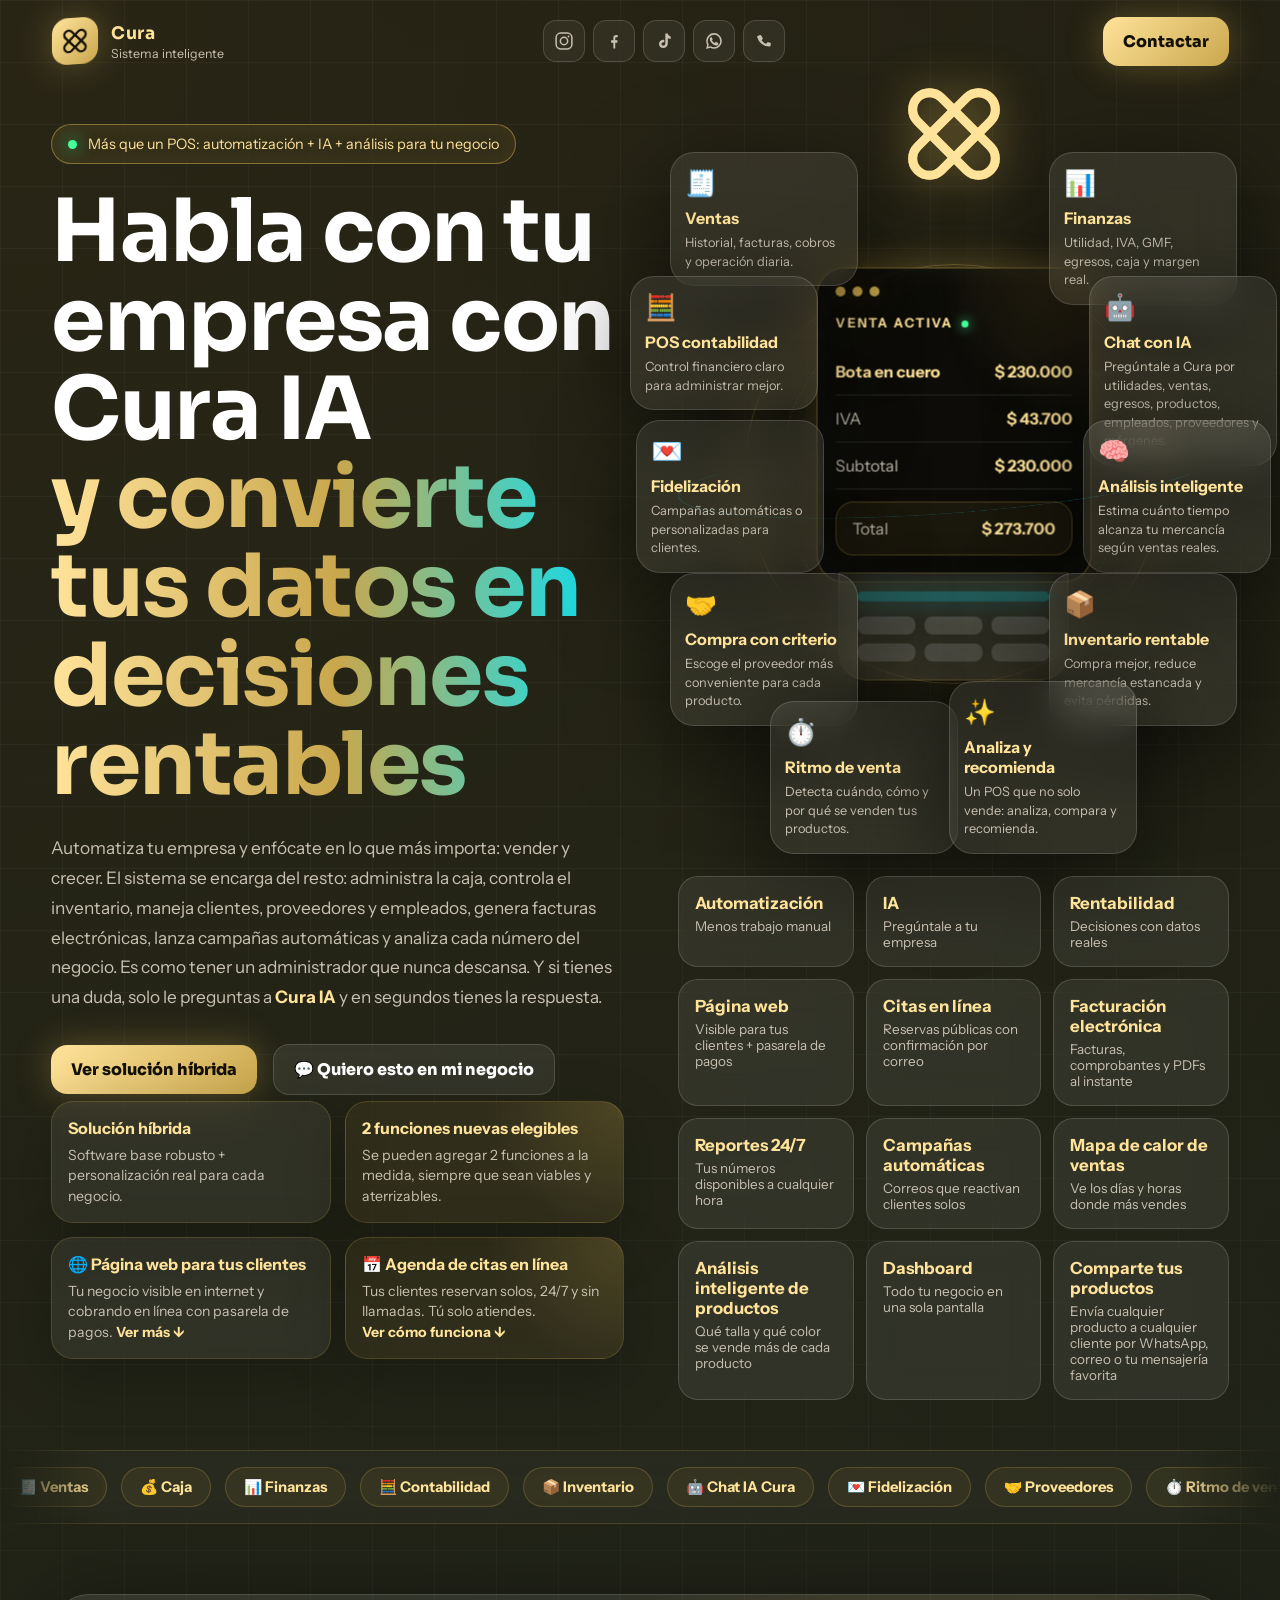
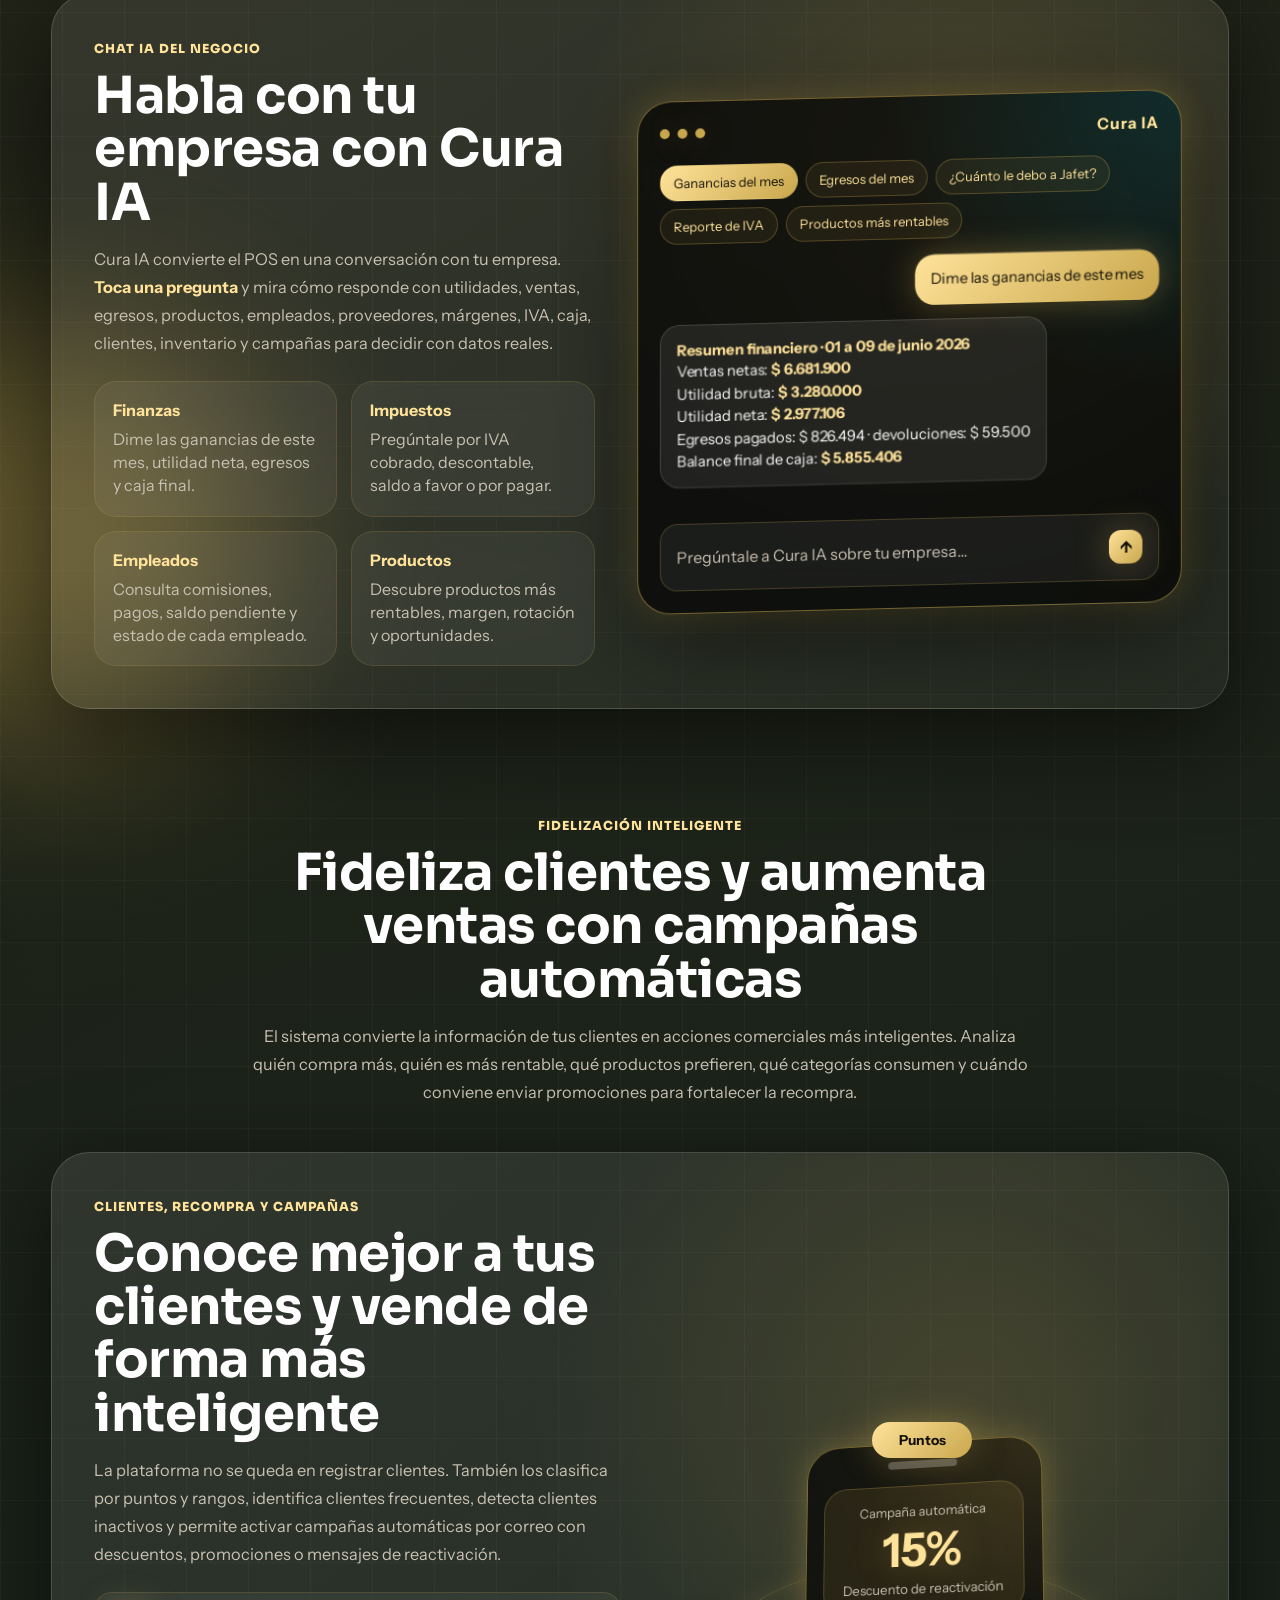
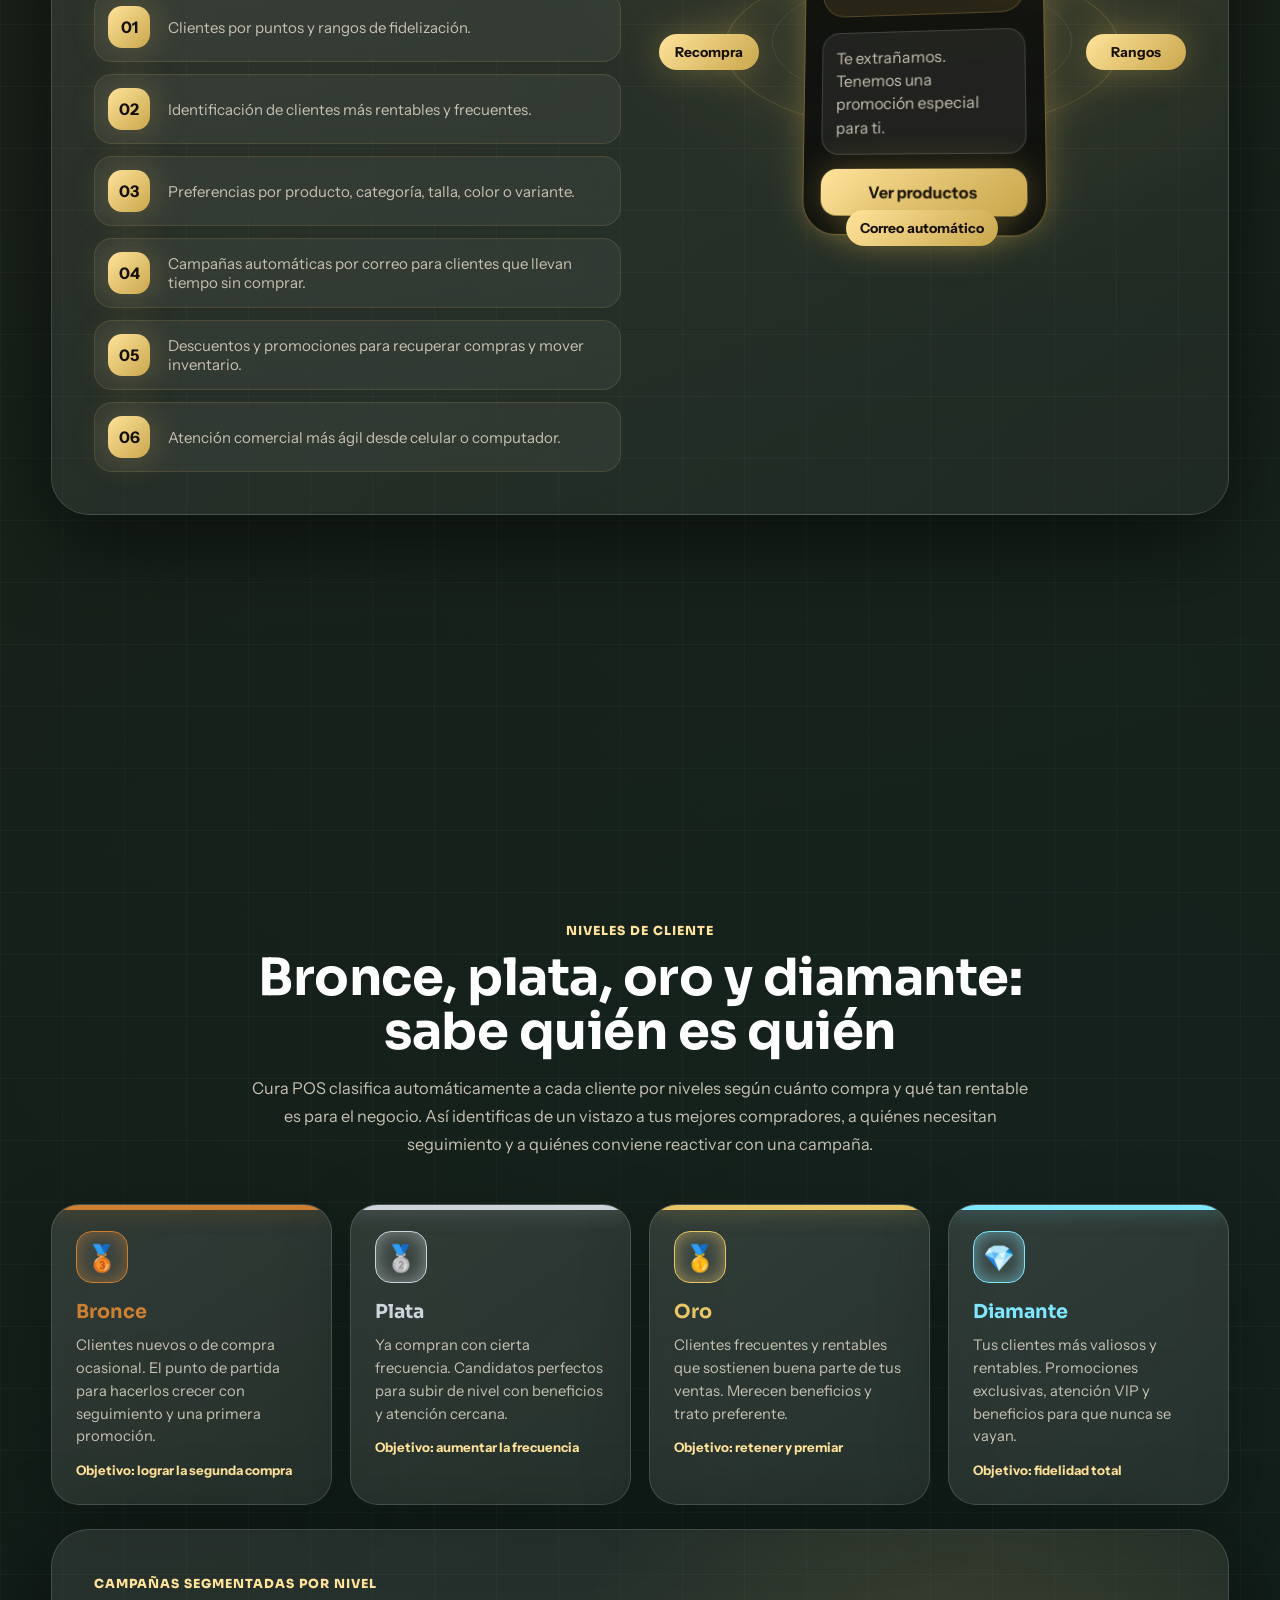
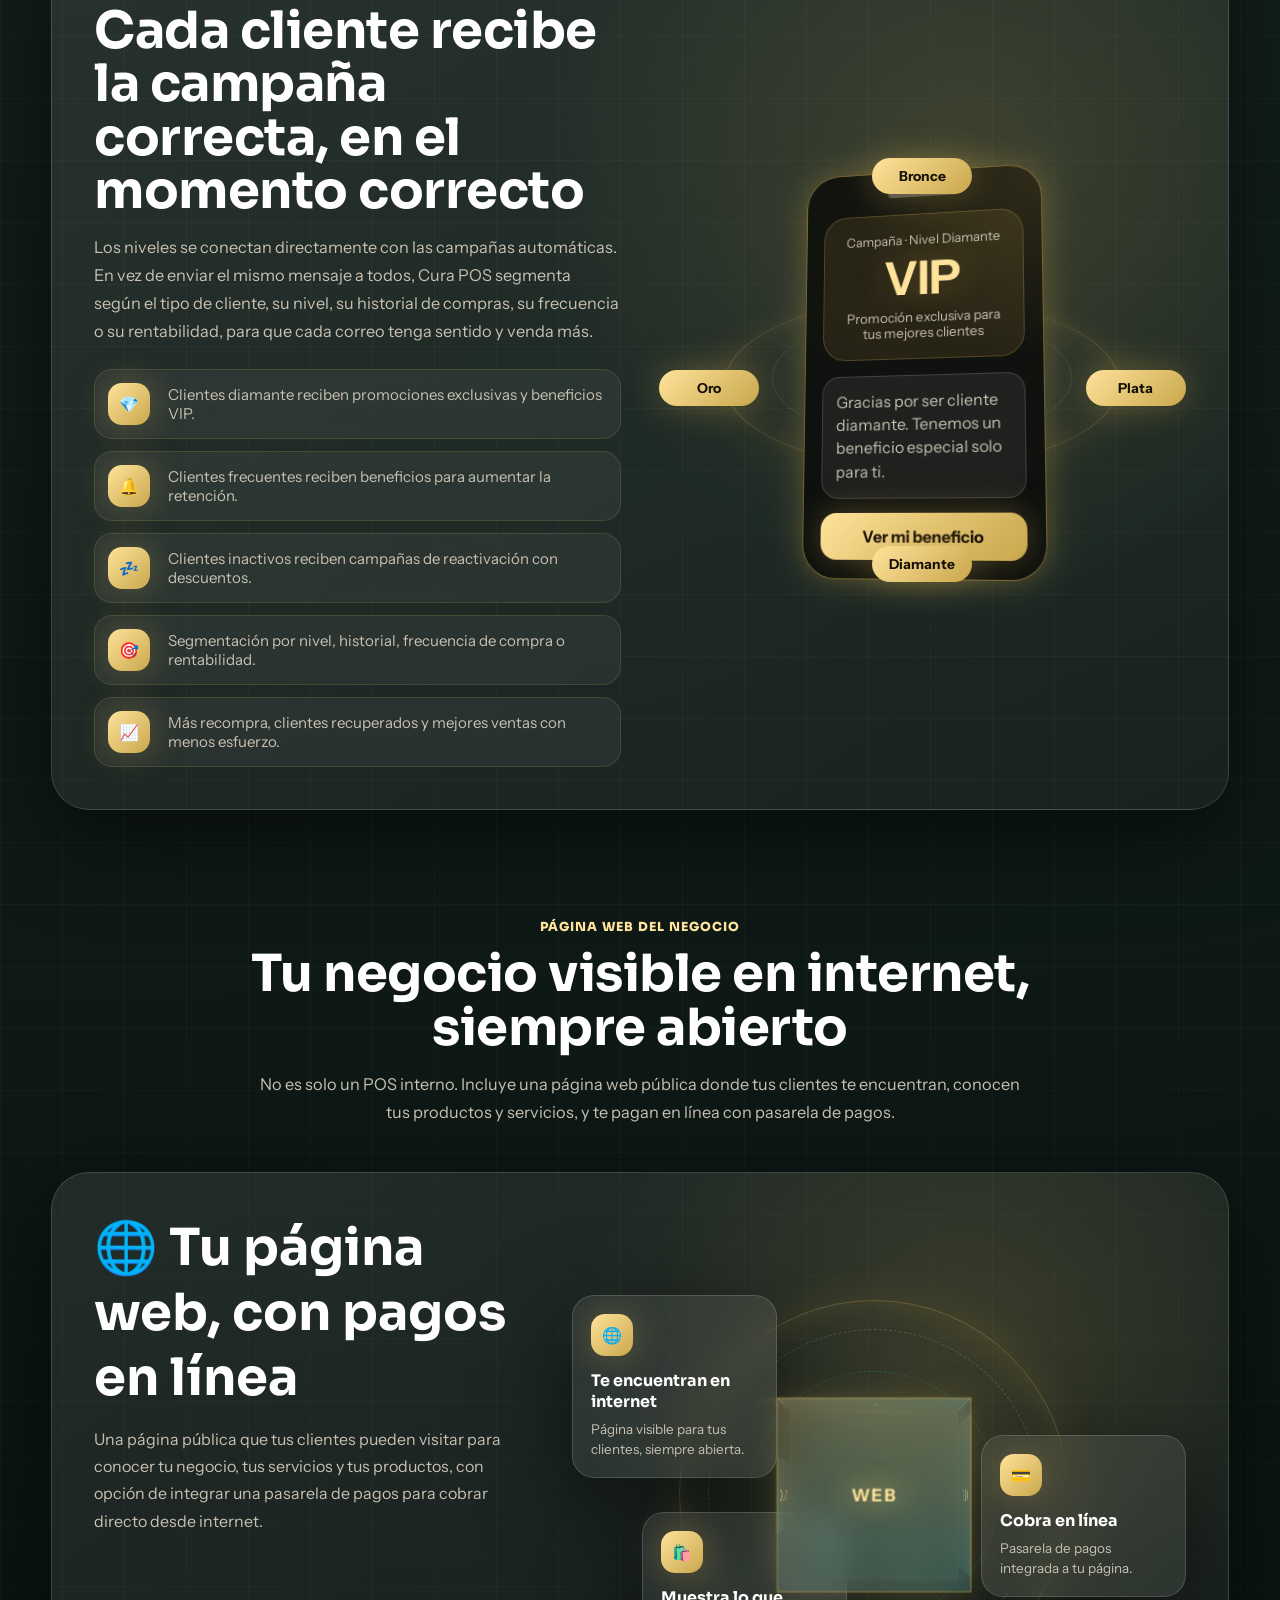
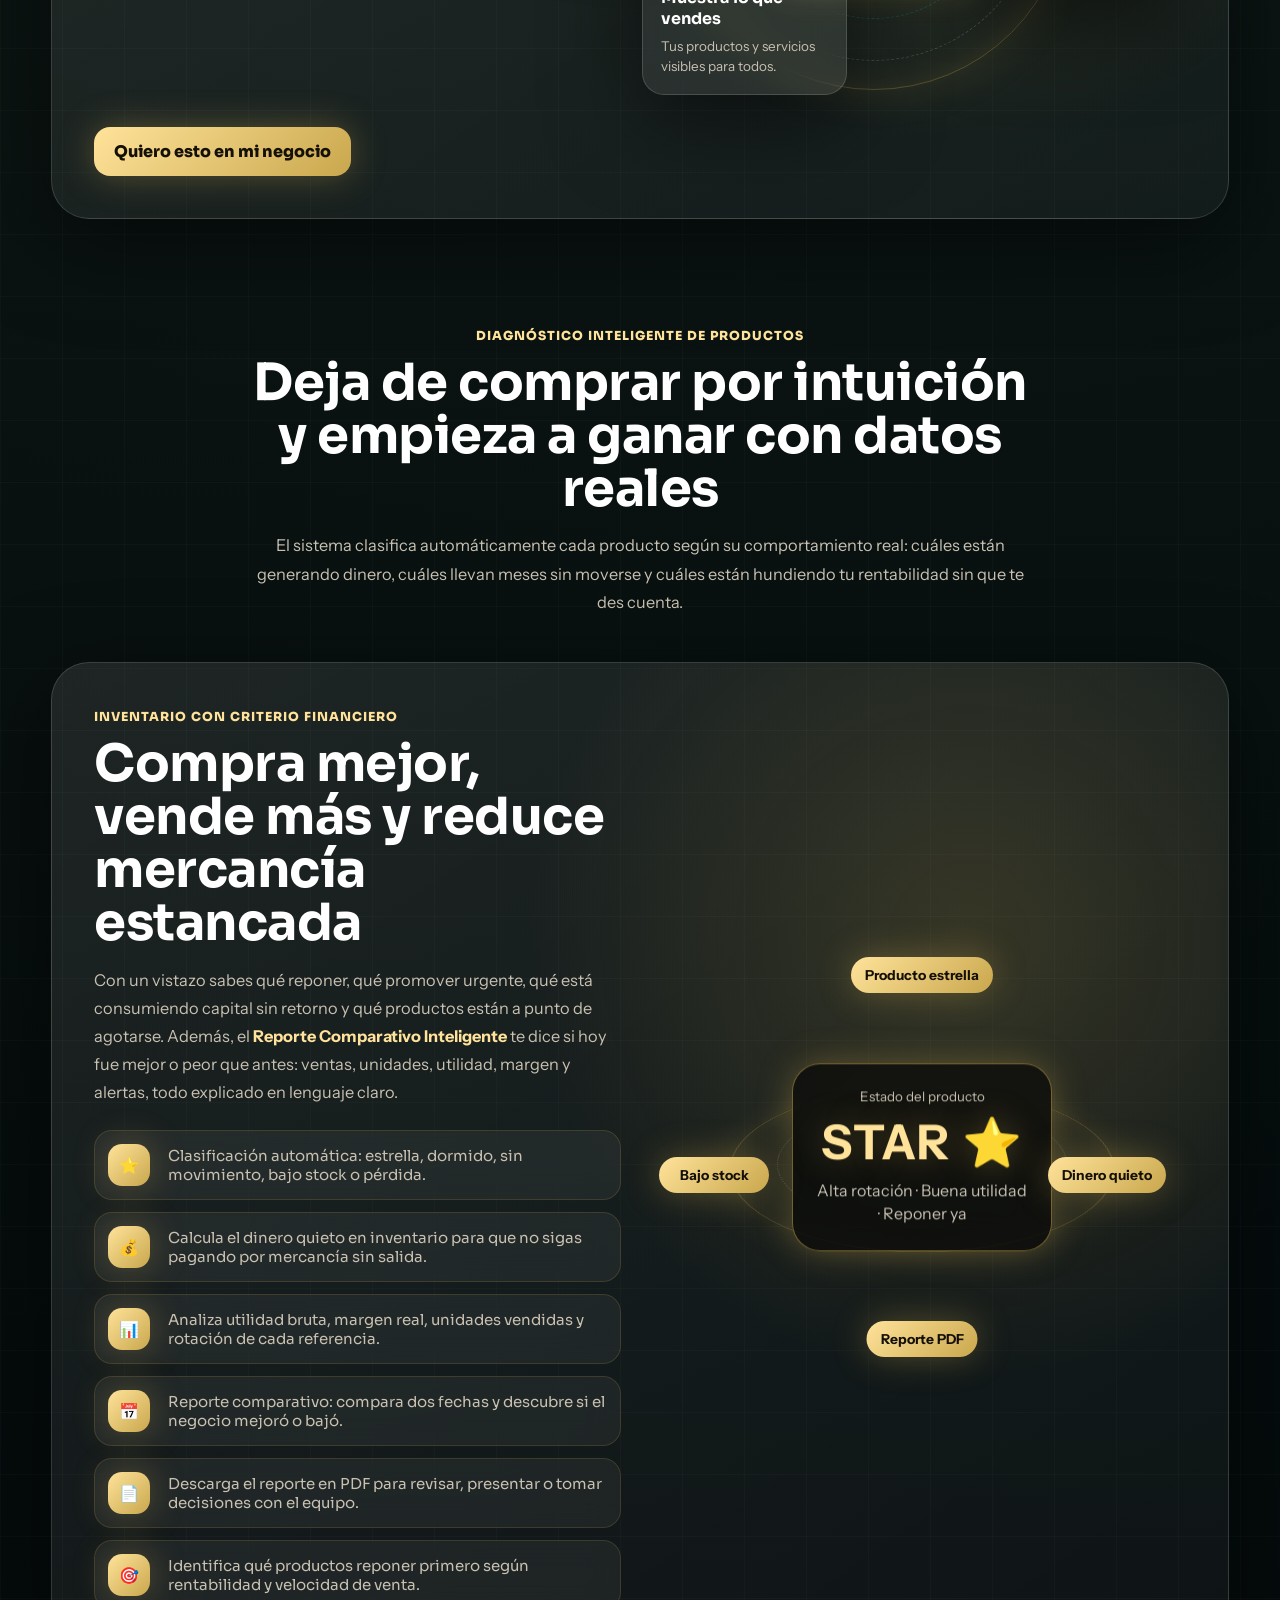
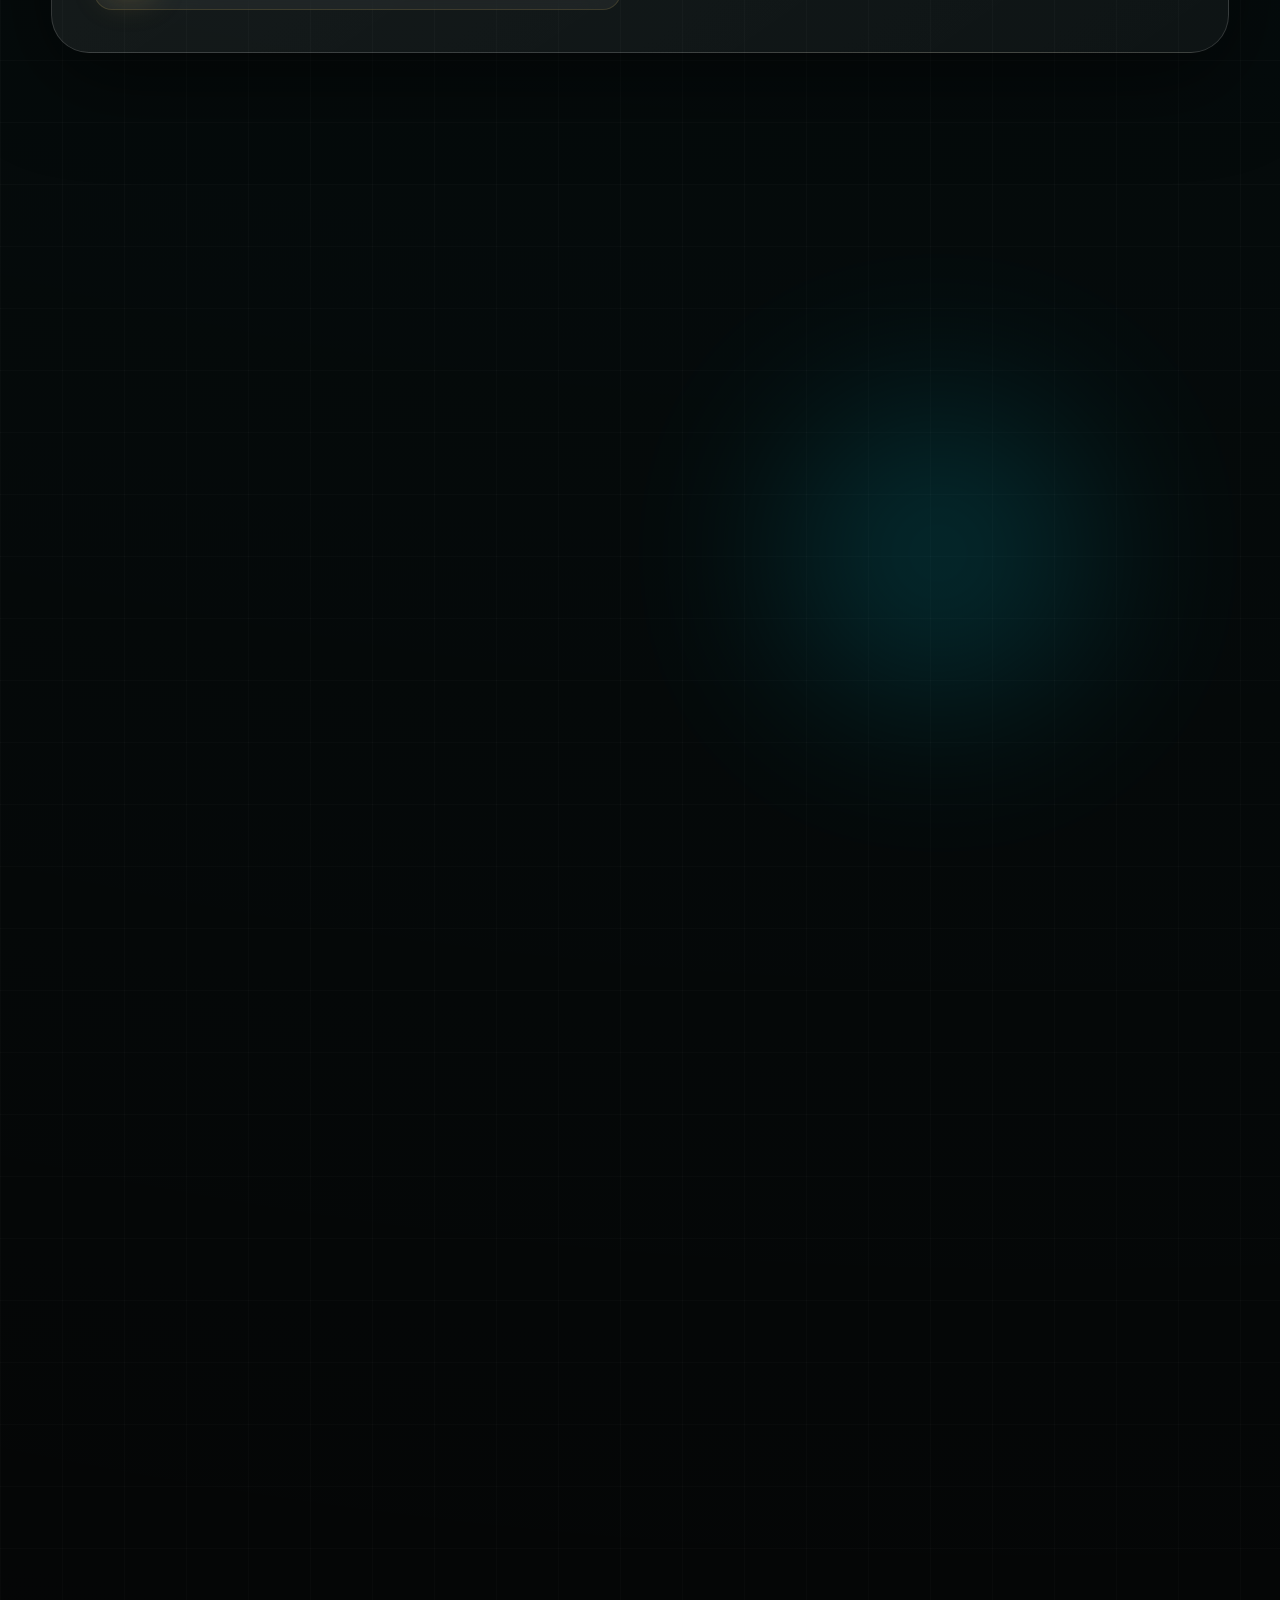
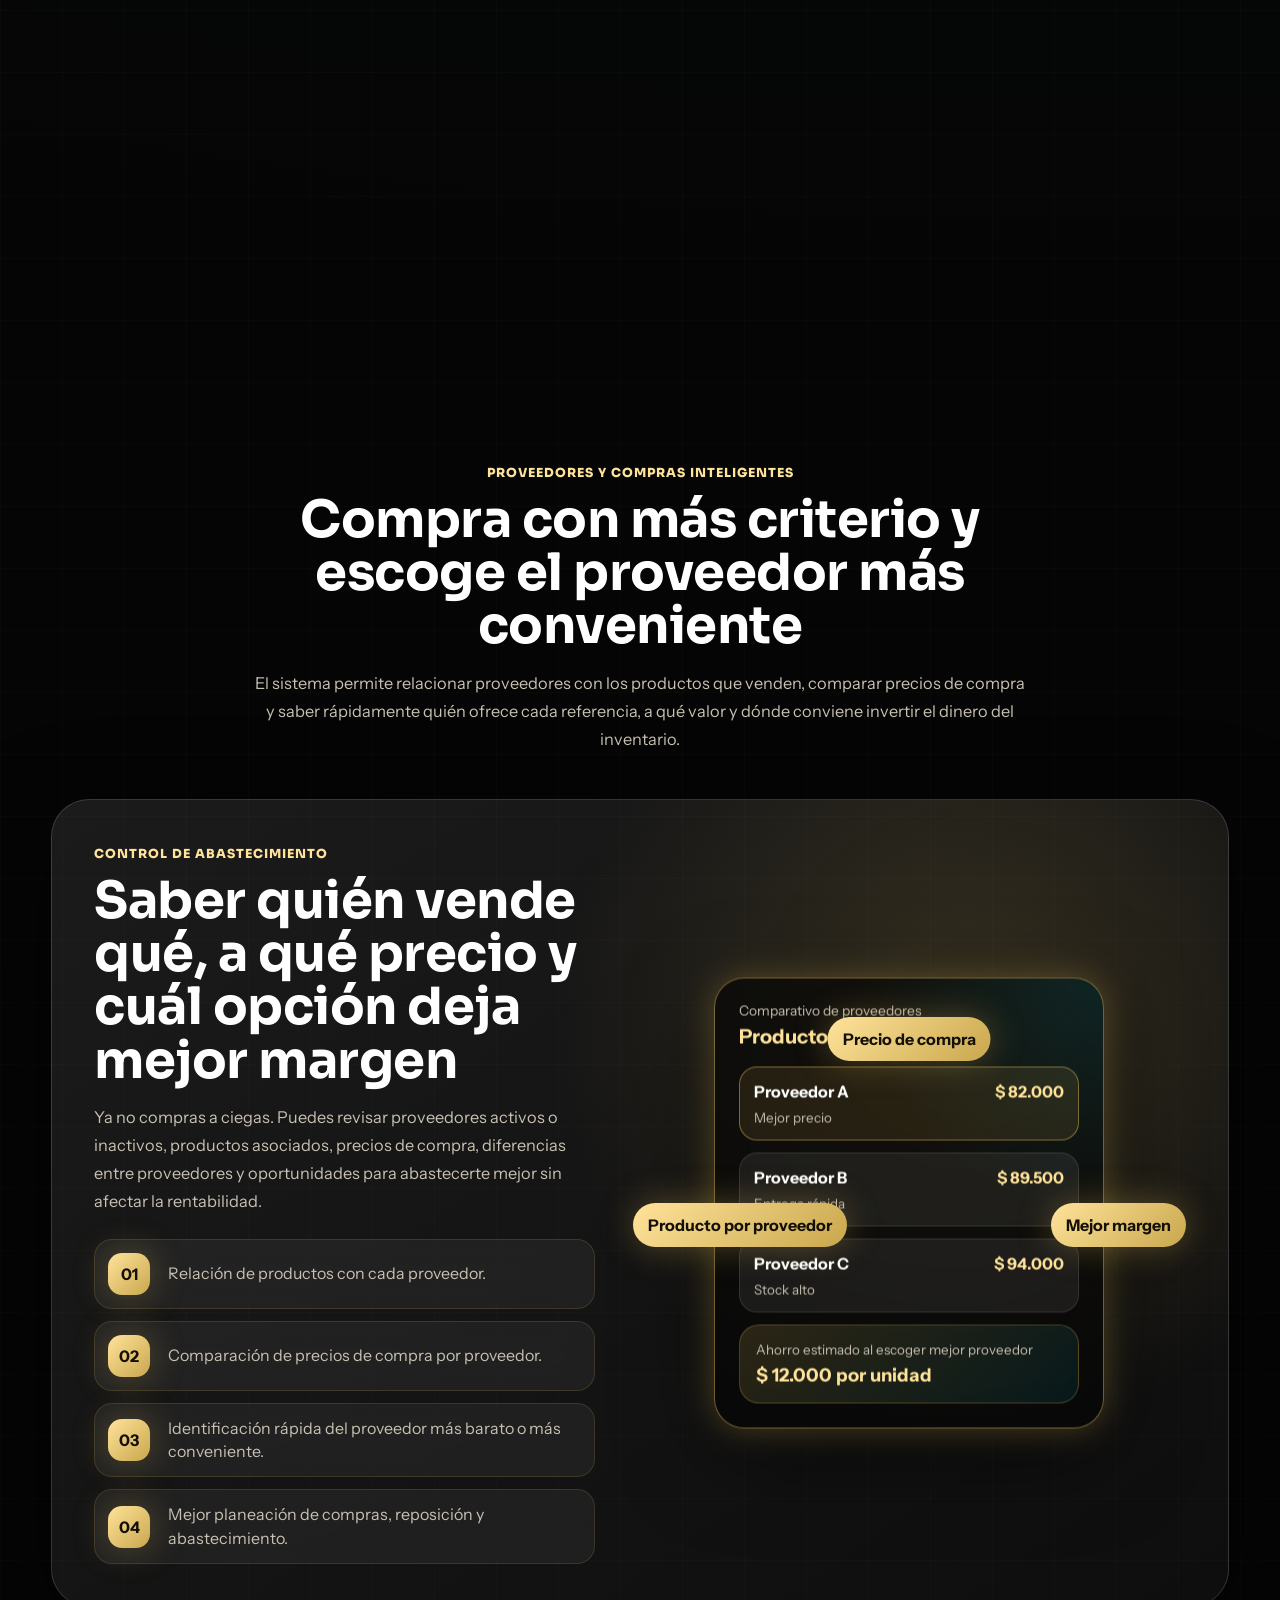
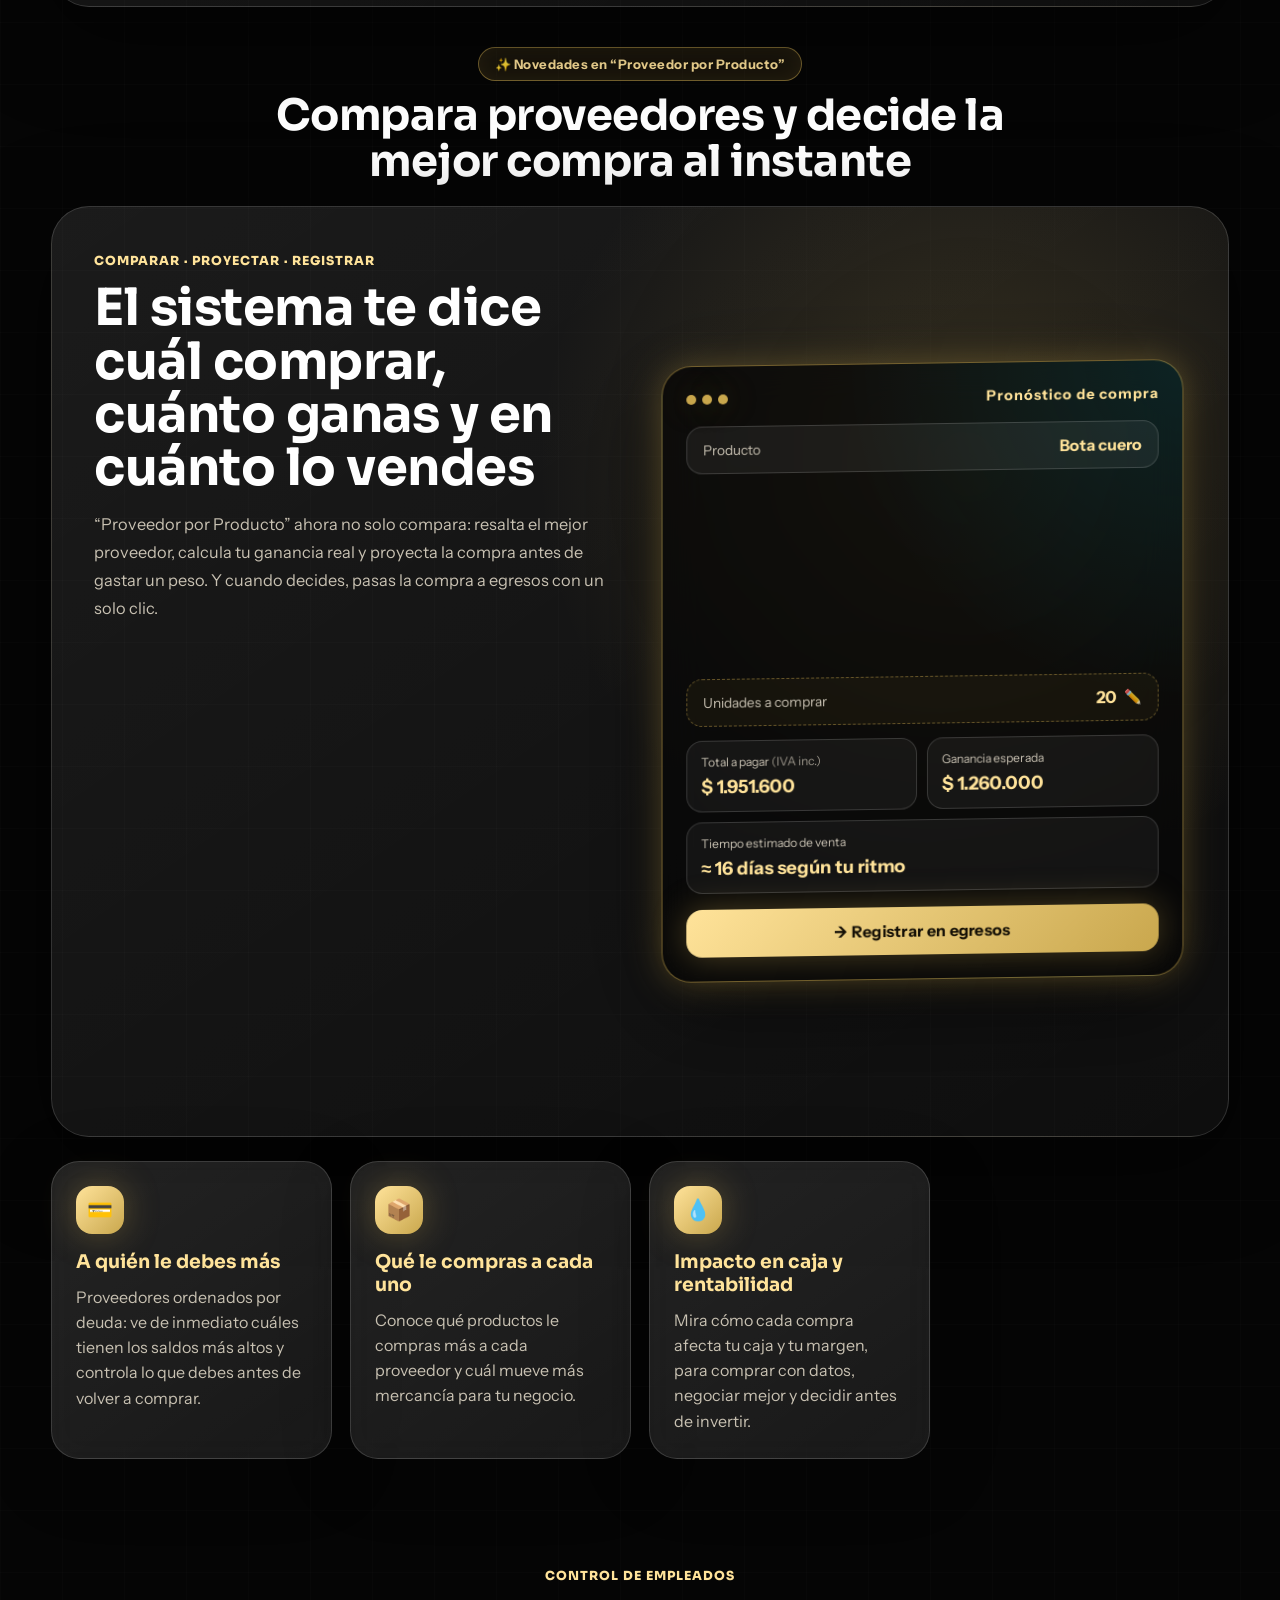
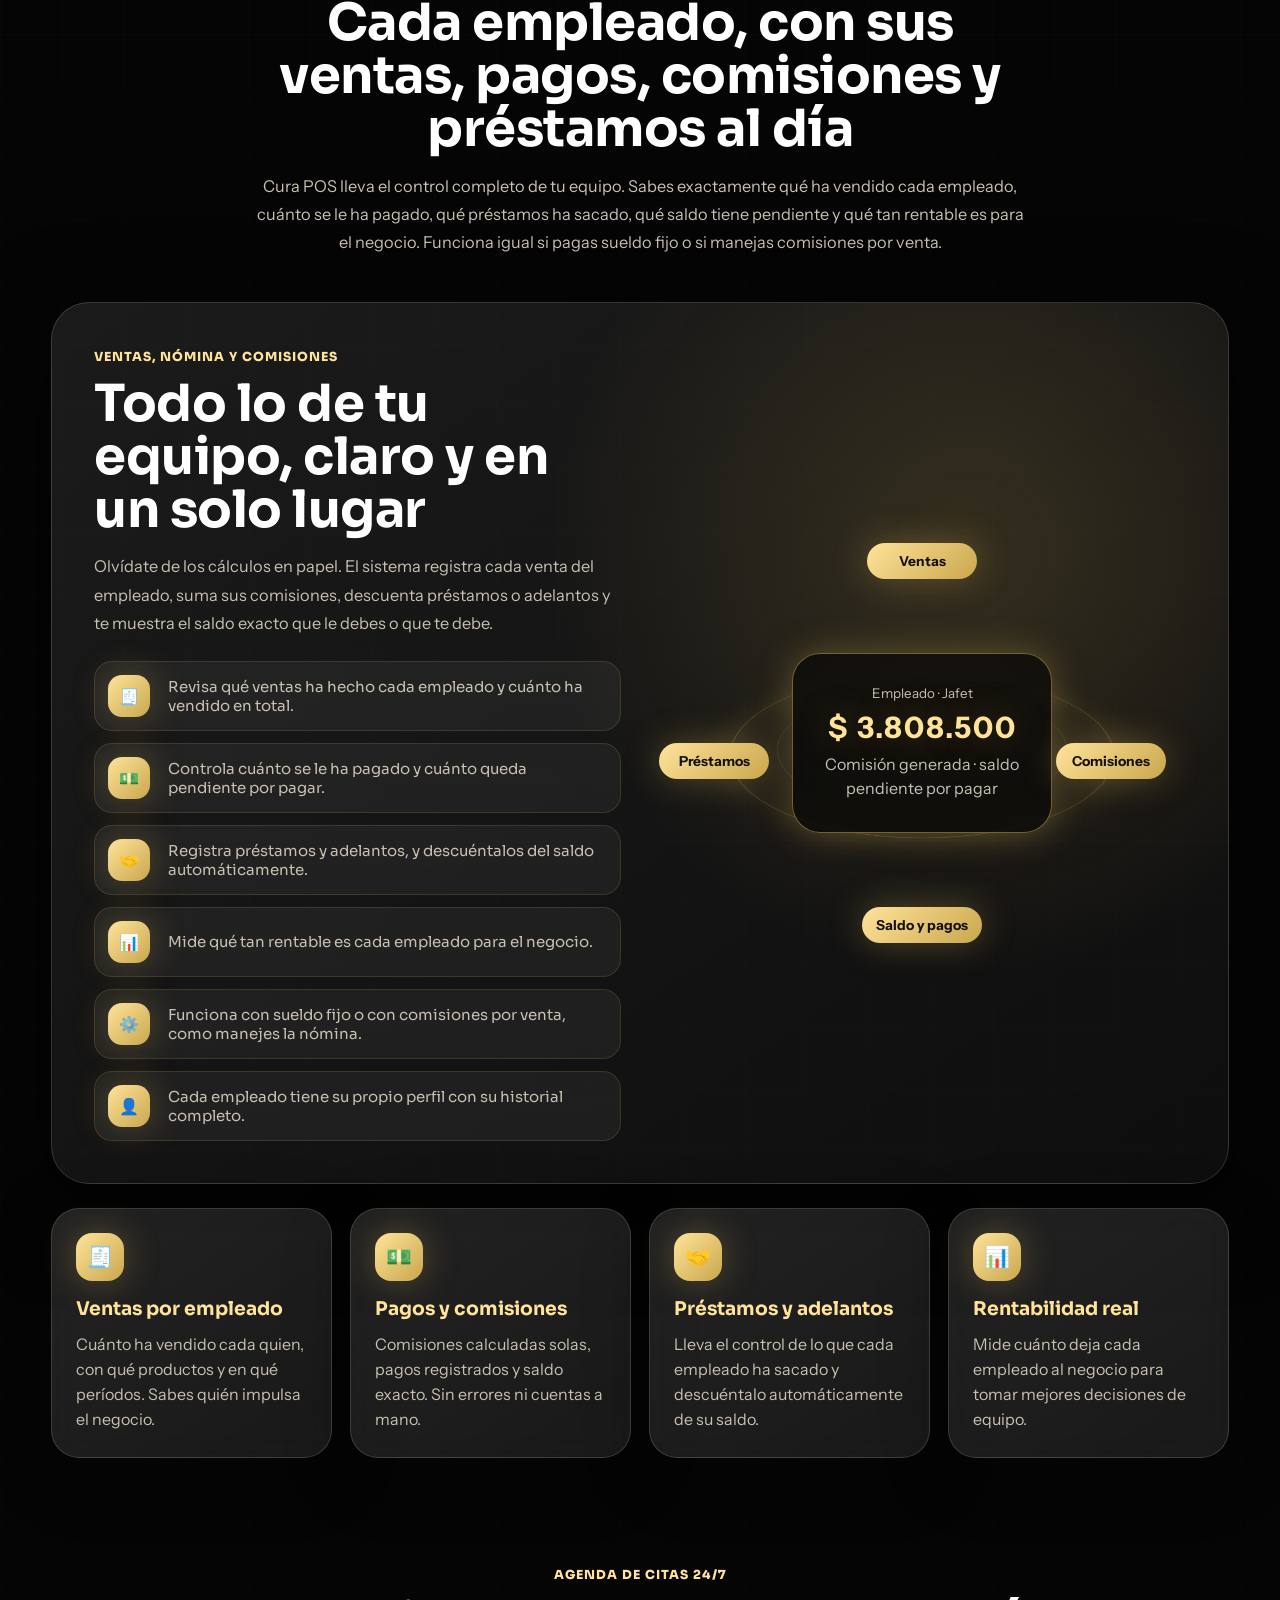
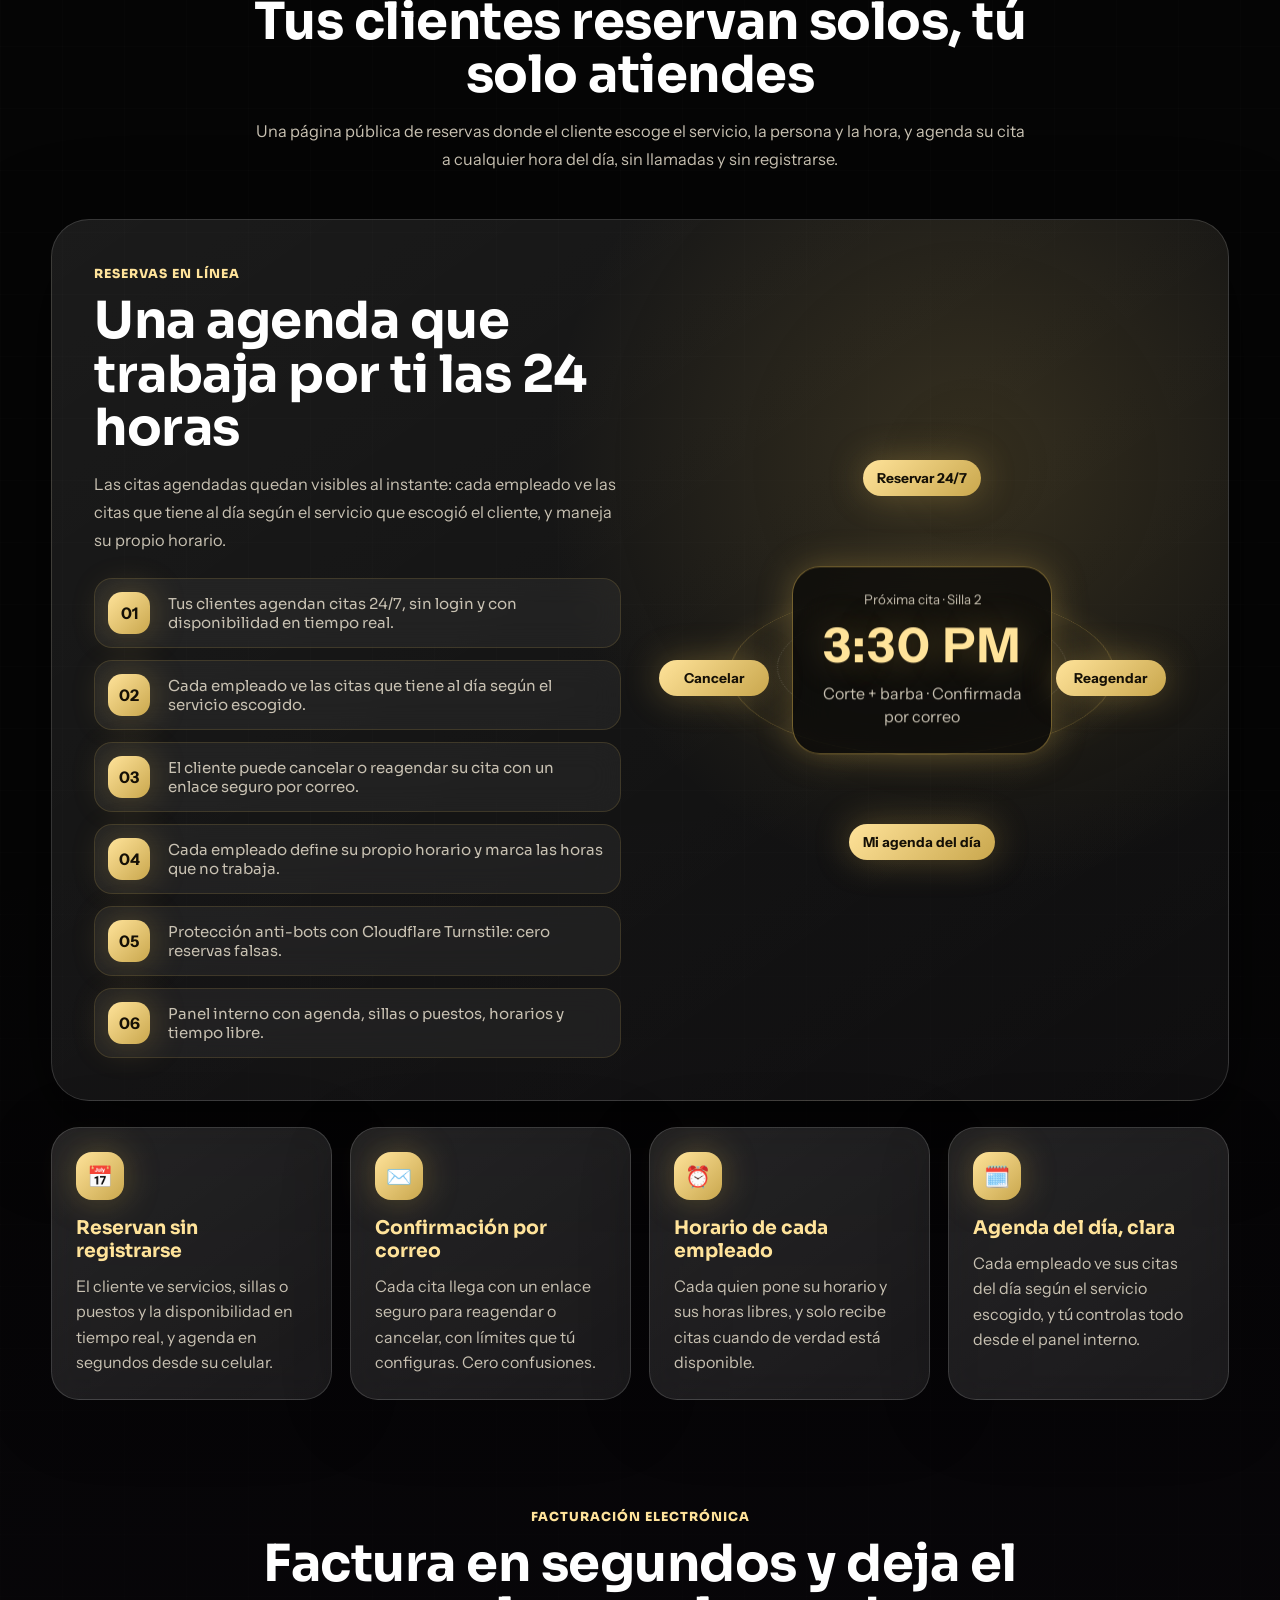
==== index.html @ 1ff89a23 "Initial commit: sitio web estatico de CuraPOS Co-Authored-By: Claude Opus 5 <noreply@anthropic.com>" ====
<!DOCTYPE html>
<html lang="es-CO">
<head>
  <meta charset="UTF-8" />
  <meta name="viewport" content="width=device-width, initial-scale=1.0" />

  <title>Cura · POS Inteligente</title>

  <link rel="icon" href="data:image/svg+xml,%3Csvg xmlns='http://www.w3.org/2000/svg' viewBox='0 0 100 100'%3E%3Crect width='100' height='100' rx='22' fill='%23c9a74d'/%3E%3Cg fill='none' stroke='%23151006' stroke-width='8' stroke-linecap='round'%3E%3Crect x='12' y='38' width='76' height='24' rx='12' transform='rotate(45 50 50)'/%3E%3Crect x='12' y='38' width='76' height='24' rx='12' transform='rotate(-45 50 50)'/%3E%3C/g%3E%3C/svg%3E" />
  <link rel="preconnect" href="https://fonts.googleapis.com" />
  <link rel="preconnect" href="https://fonts.gstatic.com" crossorigin />
  <link href="https://fonts.googleapis.com/css2?family=Sora:wght@600;700;800&family=Instrument+Sans:wght@400;500;600;700&display=swap" rel="stylesheet" />
  <link rel="stylesheet" href="./pos-home-3d.css" />
  <link rel="stylesheet" href="./pos-enhance.css" />
  <script src="./pos-home-3d.js" defer></script>
  <script src="./pos-enhance.js" defer></script>
</head>

<template id="__bundler_thumbnail" data-bg-color="#050505">
  <svg viewBox="0 0 1200 800" xmlns="http://www.w3.org/2000/svg">
    <rect width="1200" height="800" fill="#050505" />
    <g fill="none" stroke="#c9a74d" stroke-width="34" stroke-linecap="round" transform="translate(600 360)">
      <rect x="-150" y="-55" width="300" height="110" rx="55" transform="rotate(45)" />
      <rect x="-150" y="-55" width="300" height="110" rx="55" transform="rotate(-45)" />
    </g>
    <text x="600" y="600" font-family="Sora, Arial, sans-serif" font-size="92" font-weight="800" fill="#ffe39a" text-anchor="middle" letter-spacing="4">CURA</text>
    <text x="600" y="666" font-family="Arial, sans-serif" font-size="34" fill="#b9b2a2" text-anchor="middle" letter-spacing="2">Sistema inteligente</text>
  </svg>
</template>

<body>
  <main class="pos-page" id="posPage">
    <div class="grid-bg"></div>
    <div class="gold-glow glow-one"></div>
    <div class="gold-glow glow-two"></div>
    <div class="blue-glow"></div>

    <header class="topbar">
      <a href="/iconos" class="brand" aria-label="Ir al menú principal">
        <span class="brand-mark">
          <svg class="logo-svg" viewBox="0 0 100 100" aria-hidden="true">
            <g fill="none" stroke="currentColor" stroke-width="8" stroke-linecap="round">
              <rect x="4" y="35" width="92" height="30" rx="15" transform="rotate(45 50 50)" />
              <rect x="4" y="35" width="92" height="30" rx="15" transform="rotate(-45 50 50)" />
            </g>
          </svg>
        </span>
        <span class="brand-text">
          <strong>Cura</strong>
          <small>Sistema inteligente</small>
        </span>
      </a>

      <nav class="nav-links social-links" aria-label="Redes sociales y contacto">
        <a href="https://www.instagram.com/" target="_blank" rel="noopener" aria-label="Instagram" title="Instagram">
          <svg viewBox="0 0 24 24" fill="none" stroke="currentColor" stroke-width="1.8" stroke-linecap="round" stroke-linejoin="round" aria-hidden="true">
            <rect x="2.5" y="2.5" width="19" height="19" rx="5.5" />
            <circle cx="12" cy="12" r="4.4" />
            <circle cx="17.4" cy="6.6" r="1.1" fill="currentColor" stroke="none" />
          </svg>
        </a>

        <a href="https://www.facebook.com/" target="_blank" rel="noopener" aria-label="Facebook" title="Facebook">
          <svg viewBox="0 0 24 24" fill="currentColor" aria-hidden="true">
            <path d="M13.5 21v-7h2.4l.4-3h-2.8V9.1c0-.9.3-1.5 1.6-1.5h1.3V4.9c-.2 0-1-.1-1.9-.1-1.9 0-3.3 1.2-3.3 3.4V11H8.5v3h2.7v7h2.3z" />
          </svg>
        </a>

        <a href="https://www.tiktok.com/" target="_blank" rel="noopener" aria-label="TikTok" title="TikTok">
          <svg viewBox="0 0 24 24" fill="currentColor" aria-hidden="true">
            <path d="M16.6 3c.3 1.8 1.5 3.2 3.4 3.5v3c-1.3 0-2.5-.4-3.4-1.1v6.4c0 3.4-2.4 5.7-5.5 5.7-3 0-5.1-2.1-5.1-4.9 0-2.9 2.3-5 5.4-5 .3 0 .6 0 .9.1v3.1c-.3-.1-.6-.2-.9-.2-1.4 0-2.4.9-2.4 2 0 1.1.9 1.9 2.1 1.9 1.4 0 2.5-1 2.5-2.8V3h3z" />
          </svg>
        </a>

        <a href="https://wa.me/570000000000" target="_blank" rel="noopener" aria-label="WhatsApp" title="WhatsApp">
          <svg viewBox="0 0 24 24" fill="currentColor" aria-hidden="true">
            <path d="M12 2.5A9.4 9.4 0 0 0 2.6 11.9c0 1.7.4 3.3 1.2 4.7L2.5 21.5l5-1.3a9.4 9.4 0 0 0 4.5 1.1 9.4 9.4 0 1 0 0-18.8zm0 17a7.6 7.6 0 0 1-3.9-1.1l-.3-.2-2.9.8.8-2.9-.2-.3a7.5 7.5 0 1 1 6.5 3.7zm4.2-5.6c-.2-.1-1.4-.7-1.6-.8-.2-.1-.4-.1-.5.1-.2.2-.6.8-.8 1-.1.2-.3.2-.5.1a6.2 6.2 0 0 1-3.1-2.7c-.2-.4 0-.5.1-.7l.5-.6c.1-.2.1-.3 0-.5l-.7-1.8c-.2-.5-.4-.4-.5-.4h-.5c-.2 0-.5.1-.7.3-.2.3-.9.9-.9 2.2s.9 2.5 1.1 2.7c.1.2 1.8 2.8 4.4 3.9 2.2.9 2.6.7 3.1.7.5-.1 1.4-.6 1.6-1.1.2-.6.2-1 .1-1.1 0-.1-.2-.2-.4-.3z" />
          </svg>
        </a>

        <a href="tel:+570000000000" aria-label="Llamar por teléfono" title="Llamar">
          <svg viewBox="0 0 24 24" fill="currentColor" aria-hidden="true">
            <path d="M19.9 15.4l-3-1.3a1.3 1.3 0 0 0-1.5.4l-1 1.3a11.6 11.6 0 0 1-5.2-5.2l1.3-1a1.3 1.3 0 0 0 .4-1.5l-1.3-3A1.3 1.3 0 0 0 8.1 4.3l-2.7.6A1.3 1.3 0 0 0 4.4 6.2 15.6 15.6 0 0 0 17.8 19.6a1.3 1.3 0 0 0 1.3-1l.6-2.7a1.3 1.3 0 0 0-.8-1.5z" transform="rotate(-8 12 12)" />
          </svg>
        </a>
      </nav>

      <div class="topbar-actions">
        <a href="#contacto" class="btn primary">Contactar</a>
      </div>

      <button class="menu-toggle" id="menuToggle" type="button" aria-label="Abrir menú">
        <span></span>
        <span></span>
        <span></span>
      </button>
    </header>

    <nav class="mobile-menu" id="mobileMenu" aria-label="Menú móvil" aria-hidden="true">
      <span class="mobile-menu-label">Conoce el sistema</span>
      <a href="#inteligencia-pos">🧠 Funciones inteligentes</a>
      <a href="#chat-ia-negocio">🤖 Chat IA Cura</a>
      <a href="#fidelizacion-clientes">💌 Fidelización</a>
      <a href="#niveles-clientes">🏅 Niveles de cliente</a>
      <a href="#web-y-citas">🌐 Página web y pagos</a>
      <a href="#agenda-citas">📅 Agenda de citas</a>
      <a href="#empleados-control">👥 Empleados</a>
      <a href="#facturacion-electronica">📄 Facturación electrónica</a>
      <a href="#automatizacion-respaldo">🛡️ Automatización y respaldo</a>
      <a href="#solucion-hibrida">⭐ Solución híbrida</a>
      <span class="mobile-menu-label">Acceso al sistema</span>
      <a href="/iconos">Todos los módulos</a>
      <a href="#contacto" class="mobile-menu-cta">💬 Contactar / Quiero esto</a>
    </nav>

    <section class="hero">
      <div class="hero-content">
        <div class="badge">
          <span class="pulse-dot"></span>
          Más que un POS: automatización + IA + análisis para tu negocio
        </div>

        <h1>
          Habla con tu empresa con Cura IA
          <span>y convierte tus datos en decisiones rentables</span>
        </h1>

        <p>
          Automatiza tu empresa y enfócate en lo que más importa: vender y crecer.
          El sistema se encarga del resto: administra la caja, controla el inventario,
          maneja clientes, proveedores y empleados, genera facturas electrónicas,
          lanza campañas automáticas y analiza cada número del negocio.
          Es como tener un administrador que nunca descansa. Y si tienes una duda,
          solo le preguntas a <strong style="color:var(--gold-light)">Cura IA</strong>
          y en segundos tienes la respuesta.
        </p>

        <div class="hero-actions">
          <a href="#solucion-hibrida" class="btn primary">Ver solución híbrida</a>
          <a href="#contacto" class="btn glass">💬 Quiero esto en mi negocio</a>
        </div>

        <div class="hero-offer-grid" aria-label="Oferta principal del sistema">
          <article class="hero-offer-card">
            <strong>Solución híbrida</strong>
            <span>Software base robusto + personalización real para cada negocio.</span>
          </article>

          <article class="hero-offer-card hero-offer-card-gold">
            <strong>2 funciones nuevas elegibles</strong>
            <span>Se pueden agregar 2 funciones a la medida, siempre que sean viables y aterrizables.</span>
          </article>

          <article class="hero-offer-card">
            <strong>🌐 Página web para tus clientes</strong>
            <span>Tu negocio visible en internet y cobrando en línea con pasarela de pagos. <a href="#web-y-citas" class="offer-link">Ver más ↓</a></span>
          </article>

          <article class="hero-offer-card hero-offer-card-gold">
            <strong>📅 Agenda de citas en línea</strong>
            <span>Tus clientes reservan solos, 24/7 y sin llamadas. Tú solo atiendes. <a href="#agenda-citas" class="offer-link">Ver cómo funciona ↓</a></span>
          </article>
        </div>

      </div>

      <div class="hero-right">
        <div class="visual-zone" id="visualZone">
        <div class="logo-3d" aria-hidden="true">
          <svg class="logo-layer logo-layer-back" viewBox="0 0 100 100">
            <g fill="none" stroke="#7d6125" stroke-width="8">
              <rect x="4" y="35" width="92" height="30" rx="15" transform="rotate(45 50 50)" />
              <rect x="4" y="35" width="92" height="30" rx="15" transform="rotate(-45 50 50)" />
            </g>
          </svg>
          <svg class="logo-layer logo-layer-mid" viewBox="0 0 100 100">
            <g fill="none" stroke="#c9a74d" stroke-width="8">
              <rect x="4" y="35" width="92" height="30" rx="15" transform="rotate(45 50 50)" />
              <rect x="4" y="35" width="92" height="30" rx="15" transform="rotate(-45 50 50)" />
            </g>
          </svg>
          <svg class="logo-layer logo-layer-front" viewBox="0 0 100 100">
            <g fill="none" stroke="#ffe39a" stroke-width="8">
              <rect x="4" y="35" width="92" height="30" rx="15" transform="rotate(45 50 50)" />
              <rect x="4" y="35" width="92" height="30" rx="15" transform="rotate(-45 50 50)" />
            </g>
          </svg>
        </div>

        <div class="orbit orbit-main"></div>
        <div class="orbit orbit-secondary"></div>

        <div class="pos-terminal" id="posTerminal">
          <div class="terminal-screen">
            <div class="screen-top">
              <span></span>
              <span></span>
              <span></span>
            </div>

            <div class="screen-title">VENTA ACTIVA</div>

            <div class="sale-line">
              <span>Producto</span>
              <strong>$ 120.000</strong>
            </div>

            <div class="sale-line">
              <span>IVA</span>
              <strong>$ 22.800</strong>
            </div>

            <div class="sale-line">
              <span>Caja</span>
              <strong>$ 142.800</strong>
            </div>

            <div class="screen-total">
              <span>Total</span>
              <strong>$ 142.800</strong>
            </div>
          </div>

          <div class="terminal-base">
            <div class="reader"></div>
            <div class="keys">
              <span></span>
              <span></span>
              <span></span>
              <span></span>
              <span></span>
              <span></span>
            </div>
          </div>
        </div>

        <a href="/ver-ventas" class="float-card card-ventas">
          <span class="card-icon">🧾</span>
          <strong>Ventas</strong>
          <small>Historial, facturas, cobros y operación diaria.</small>
        </a>

        <a href="/resumen-financiero" class="float-card card-finanzas">
          <span class="card-icon">📊</span>
          <strong>Finanzas</strong>
          <small>Utilidad, IVA, GMF, egresos, caja y margen real.</small>
        </a>

        <a href="/ver-caja" class="float-card card-contabilidad">
          <span class="card-icon">🧮</span>
          <strong>POS contabilidad</strong>
          <small>Control financiero claro para administrar mejor.</small>
        </a>

        <a href="#chat-ia-negocio" class="float-card card-chat">
          <span class="card-icon">🤖</span>
          <strong>Chat con IA</strong>
          <small>Pregúntale a Cura por utilidades, ventas, egresos, productos, empleados, proveedores y márgenes.</small>
        </a>

        <a href="#fidelizacion-clientes" class="float-card card-fidelizacion">
          <span class="card-icon">💌</span>
          <strong>Fidelización</strong>
          <small>Campañas automáticas o personalizadas para clientes.</small>
        </a>

        <a href="#inteligencia-pos" class="float-card card-analisis">
          <span class="card-icon">🧠</span>
          <strong>Análisis inteligente</strong>
          <small>Estima cuánto tiempo alcanza tu mercancía según ventas reales.</small>
        </a>

        <a href="#proveedores-inteligentes" class="float-card card-proveedores">
          <span class="card-icon">🤝</span>
          <strong>Compra con criterio</strong>
          <small>Escoge el proveedor más conveniente para cada producto.</small>
        </a>

        <a href="#inteligencia-pos" class="float-card card-inventario-quieto">
          <span class="card-icon">📦</span>
          <strong>Inventario rentable</strong>
          <small>Compra mejor, reduce mercancía estancada y evita pérdidas.</small>
        </a>

        <a href="#ritmo-venta" class="float-card card-ritmo">
          <span class="card-icon">⏱️</span>
          <strong>Ritmo de venta</strong>
          <small>Detecta cuándo, cómo y por qué se venden tus productos.</small>
        </a>

        <a href="#inteligencia-pos" class="float-card card-recomienda">
          <span class="card-icon">✨</span>
          <strong>Analiza y recomienda</strong>
          <small>Un POS que no solo vende: analiza, compara y recomienda.</small>
        </a>
        </div>

        <div class="hero-stats">
          <article>
            <strong>Automatización</strong>
            <span>Menos trabajo manual</span>
          </article>

          <article>
            <strong>IA</strong>
            <span>Pregúntale a tu empresa</span>
          </article>

          <article>
            <strong>Rentabilidad</strong>
            <span>Decisiones con datos reales</span>
          </article>

          <article>
            <strong>Página web</strong>
            <span>Visible para tus clientes + pasarela de pagos</span>
          </article>

          <article>
            <strong>Citas en línea</strong>
            <span>Reservas públicas con confirmación por correo</span>
          </article>

          <article>
            <strong>Facturación electrónica</strong>
            <span>Facturas, comprobantes y PDFs al instante</span>
          </article>

          <article>
            <strong>Reportes 24/7</strong>
            <span>Tus números disponibles a cualquier hora</span>
          </article>

          <article>
            <strong>Campañas automáticas</strong>
            <span>Correos que reactivan clientes solos</span>
          </article>

          <article>
            <strong>Mapa de calor de ventas</strong>
            <span>Ve los días y horas donde más vendes</span>
          </article>

          <article>
            <strong>Análisis inteligente de productos</strong>
            <span>Qué talla y qué color se vende más de cada producto</span>
          </article>

          <article>
            <strong>Dashboard</strong>
            <span>Todo tu negocio en una sola pantalla</span>
          </article>

          <article>
            <strong>Comparte tus productos</strong>
            <span>Envía cualquier producto a cualquier cliente por WhatsApp, correo o tu mensajería favorita</span>
          </article>
        </div>
      </div>
    </section>

    <div class="feature-ticker" aria-hidden="true">
      <div class="ticker-track">
        <span>🧾 Ventas</span>
        <span>💰 Caja</span>
        <span>📊 Finanzas</span>
        <span>🧮 Contabilidad</span>
        <span>📦 Inventario</span>
        <span>🤖 Chat IA Cura</span>
        <span>💌 Fidelización</span>
        <span>🤝 Proveedores</span>
        <span>⏱️ Ritmo de venta</span>
        <span>🧠 Diagnóstico</span>
        <span>📄 Facturación electrónica</span>
        <span>👥 Empleados</span>
        <span>🧾 Ventas</span>
        <span>💰 Caja</span>
        <span>📊 Finanzas</span>
        <span>🧮 Contabilidad</span>
        <span>📦 Inventario</span>
        <span>🤖 Chat IA Cura</span>
        <span>💌 Fidelización</span>
        <span>🤝 Proveedores</span>
        <span>⏱️ Ritmo de venta</span>
        <span>🧠 Diagnóstico</span>
        <span>📄 Facturación electrónica</span>
        <span>👥 Empleados</span>
      </div>
    </div>

    <!-- ORDEN DE SECCIONES: 1 Chat IA · 2 Fidelización · 3 Web · 4 Proveedores · 5 Citas · 6 Facturación · 7 Finanzas -->

    <section class="ai-chat-section" id="chat-ia-negocio">
      <div class="ai-chat-panel">
        <div class="ai-chat-copy">
          <span>Chat IA del negocio</span>
          <h2>Habla con tu empresa con Cura IA</h2>
          <p>
            Cura IA convierte el POS en una conversación con tu empresa.
            <strong style="color:var(--gold-light)">Toca una pregunta</strong> y mira cómo responde
            con utilidades, ventas, egresos, productos, empleados, proveedores, márgenes,
            IVA, caja, clientes, inventario y campañas para decidir con datos reales.
          </p>

          <div class="ai-prompt-grid">
            <article class="ai-prompt-card">
              <strong>Finanzas</strong>
              <span>Dime las ganancias de este mes, utilidad neta, egresos y caja final.</span>
            </article>
            <article class="ai-prompt-card">
              <strong>Impuestos</strong>
              <span>Pregúntale por IVA cobrado, descontable, saldo a favor o por pagar.</span>
            </article>
            <article class="ai-prompt-card">
              <strong>Empleados</strong>
              <span>Consulta comisiones, pagos, saldo pendiente y estado de cada empleado.</span>
            </article>
            <article class="ai-prompt-card">
              <strong>Productos</strong>
              <span>Descubre productos más rentables, margen, rotación y oportunidades.</span>
            </article>
          </div>
        </div>

        <div class="ai-chat-window ai-chat-window-large" aria-hidden="false">
          <div class="ai-window-top">
            <span></span>
            <span></span>
            <span></span>
            <strong>Cura IA</strong>
          </div>
          <div class="ai-input-fake">Pregúntale a Cura IA sobre tu empresa…</div>
        </div>
      </div>
    </section>

    <section class="loyalty-section" id="fidelizacion-clientes">
      <div class="section-header">
        <span>Fidelización inteligente</span>
        <h2>Fideliza clientes y aumenta ventas con campañas automáticas</h2>
        <p>
          El sistema convierte la información de tus clientes en acciones comerciales
          más inteligentes. Analiza quién compra más, quién es más rentable, qué productos
          prefieren, qué categorías consumen y cuándo conviene enviar promociones para
          fortalecer la recompra.
        </p>
      </div>

      <div class="loyalty-panel">
        <div class="loyalty-copy">
          <span>Clientes, recompra y campañas</span>
          <h2>Conoce mejor a tus clientes y vende de forma más inteligente</h2>
          <p>
            La plataforma no se queda en registrar clientes. También los clasifica por
            puntos y rangos, identifica clientes frecuentes, detecta clientes inactivos
            y permite activar campañas automáticas por correo con descuentos,
            promociones o mensajes de reactivación.
          </p>

          <div class="loyalty-list">
            <div>
              <strong>01</strong>
              <span>Clientes por puntos y rangos de fidelización.</span>
            </div>
            <div>
              <strong>02</strong>
              <span>Identificación de clientes más rentables y frecuentes.</span>
            </div>
            <div>
              <strong>03</strong>
              <span>Preferencias por producto, categoría, talla, color o variante.</span>
            </div>
            <div>
              <strong>04</strong>
              <span>Campañas automáticas por correo para clientes que llevan tiempo sin comprar.</span>
            </div>
            <div>
              <strong>05</strong>
              <span>Descuentos y promociones para recuperar compras y mover inventario.</span>
            </div>
            <div>
              <strong>06</strong>
              <span>Atención comercial más ágil desde celular o computador.</span>
            </div>
          </div>
        </div>

        <div class="loyalty-hologram" aria-hidden="true">
          <div class="loyalty-ring"></div>

          <div class="loyalty-phone">
            <div class="phone-top"></div>
            <div class="phone-card">
              <small>Campaña automática</small>
              <strong>15%</strong>
              <span>Descuento de reactivación</span>
            </div>
            <div class="phone-message">
              Te extrañamos. Tenemos una promoción especial para ti.
            </div>
            <div class="phone-button">Ver productos</div>
          </div>

          <div class="loyalty-chip loyalty-chip-one">Puntos</div>
          <div class="loyalty-chip loyalty-chip-two">Rangos</div>
          <div class="loyalty-chip loyalty-chip-three">Recompra</div>
          <div class="loyalty-chip loyalty-chip-four">Correo automático</div>
        </div>
      </div>

      <div class="loyalty-grid">
        <article class="loyalty-card">
          <div class="loyalty-icon">👑</div>
          <h3>Clientes fieles</h3>
          <p>
            Clasifica clientes según su comportamiento de compra, frecuencia,
            recompra y valor generado para el negocio.
          </p>
        </article>
        <article class="loyalty-card">
          <div class="loyalty-icon">💌</div>
          <h3>Campañas automáticas</h3>
          <p>
            Reactiva clientes con correos automáticos, descuentos, promociones
            y mensajes personalizados.
          </p>
        </article>
        <article class="loyalty-card">
          <div class="loyalty-icon">❤️</div>
          <h3>Preferencias reales</h3>
          <p>
            Consulta productos favoritos, categorías preferidas y comportamiento
            de compra de cada cliente.
          </p>
        </article>
        <article class="loyalty-card">
          <div class="loyalty-icon">📈</div>
          <h3>Más recompra</h3>
          <p>
            Usa los datos del cliente para vender mejor, recuperar compradores
            inactivos y aumentar la relación comercial.
          </p>
        </article>
      </div>
    </section>

    <section class="loyalty-section" id="niveles-clientes">
      <div class="section-header">
        <span>Niveles de cliente</span>
        <h2>Bronce, plata, oro y diamante: sabe quién es quién</h2>
        <p>
          Cura POS clasifica automáticamente a cada cliente por niveles según cuánto
          compra y qué tan rentable es para el negocio. Así identificas de un vistazo a
          tus mejores compradores, a quiénes necesitan seguimiento y a quiénes conviene
          reactivar con una campaña.
        </p>
      </div>

      <div class="tier-grid">
        <article class="tier-card" data-tier="bronce">
          <div class="tier-badge">🥉</div>
          <h3>Bronce</h3>
          <p>Clientes nuevos o de compra ocasional. El punto de partida para hacerlos crecer con seguimiento y una primera promoción.</p>
          <span class="tier-meta">Objetivo: lograr la segunda compra</span>
        </article>

        <article class="tier-card" data-tier="plata">
          <div class="tier-badge">🥈</div>
          <h3>Plata</h3>
          <p>Ya compran con cierta frecuencia. Candidatos perfectos para subir de nivel con beneficios y atención cercana.</p>
          <span class="tier-meta">Objetivo: aumentar la frecuencia</span>
        </article>

        <article class="tier-card" data-tier="oro">
          <div class="tier-badge">🥇</div>
          <h3>Oro</h3>
          <p>Clientes frecuentes y rentables que sostienen buena parte de tus ventas. Merecen beneficios y trato preferente.</p>
          <span class="tier-meta">Objetivo: retener y premiar</span>
        </article>

        <article class="tier-card" data-tier="diamante">
          <div class="tier-badge">💎</div>
          <h3>Diamante</h3>
          <p>Tus clientes más valiosos y rentables. Promociones exclusivas, atención VIP y beneficios para que nunca se vayan.</p>
          <span class="tier-meta">Objetivo: fidelidad total</span>
        </article>
      </div>

      <div class="loyalty-panel">
        <div class="loyalty-copy">
          <span>Campañas segmentadas por nivel</span>
          <h2>Cada cliente recibe la campaña correcta, en el momento correcto</h2>
          <p>
            Los niveles se conectan directamente con las campañas automáticas. En vez de
            enviar el mismo mensaje a todos, Cura POS segmenta según el tipo de cliente,
            su nivel, su historial de compras, su frecuencia o su rentabilidad, para que
            cada correo tenga sentido y venda más.
          </p>

          <div class="loyalty-list">
            <div>
              <strong>💎</strong>
              <span>Clientes diamante reciben promociones exclusivas y beneficios VIP.</span>
            </div>
            <div>
              <strong>🔔</strong>
              <span>Clientes frecuentes reciben beneficios para aumentar la retención.</span>
            </div>
            <div>
              <strong>💤</strong>
              <span>Clientes inactivos reciben campañas de reactivación con descuentos.</span>
            </div>
            <div>
              <strong>🎯</strong>
              <span>Segmentación por nivel, historial, frecuencia de compra o rentabilidad.</span>
            </div>
            <div>
              <strong>📈</strong>
              <span>Más recompra, clientes recuperados y mejores ventas con menos esfuerzo.</span>
            </div>
          </div>
        </div>

        <div class="loyalty-hologram" aria-hidden="true">
          <div class="loyalty-ring"></div>

          <div class="loyalty-phone">
            <div class="phone-top"></div>
            <div class="phone-card">
              <small>Campaña · Nivel Diamante</small>
              <strong>VIP</strong>
              <span>Promoción exclusiva para tus mejores clientes</span>
            </div>
            <div class="phone-message">
              Gracias por ser cliente diamante. Tenemos un beneficio especial solo para ti.
            </div>
            <div class="phone-button">Ver mi beneficio</div>
          </div>

          <div class="loyalty-chip loyalty-chip-one">Bronce</div>
          <div class="loyalty-chip loyalty-chip-two">Plata</div>
          <div class="loyalty-chip loyalty-chip-three">Oro</div>
          <div class="loyalty-chip loyalty-chip-four">Diamante</div>
        </div>
      </div>
    </section>

    <section class="cube-showcase-section" id="web-y-citas">
      <div class="section-header">
        <span>Página web del negocio</span>
        <h2>Tu negocio visible en internet, siempre abierto</h2>
        <p>
          No es solo un POS interno. Incluye una página web pública donde tus
          clientes te encuentran, conocen tus productos y servicios, y te pagan
          en línea con pasarela de pagos.
        </p>
      </div>

      <div class="cube-showcase">
        <div class="cube-copy">
          <h3>🌐 Tu página web, con pagos en línea</h3>
          <p>
            Una página pública que tus clientes pueden visitar para conocer tu
            negocio, tus servicios y tus productos, con opción de integrar una
            pasarela de pagos para cobrar directo desde internet.
          </p>

          <div class="cube-tags">
            <span>Página pública</span>
            <span>Pasarela de pagos</span>
            <span>Catálogo de servicios</span>
            <span>Abierta 24/7</span>
            <span>Para tus clientes</span>
          </div>

          <a href="#contacto" class="btn primary">Quiero esto en mi negocio</a>
        </div>

        <div class="cube-visual-area" id="cubeVisualArea">
          <div class="cube-orbit"></div>

          <div class="cube-wrap" id="cubeWrap">
            <div class="cube">
              <div class="face front"><span>WEB</span></div>
              <div class="face back"><span>PAGOS</span></div>
              <div class="face right"><span>CLIENTES</span></div>
              <div class="face left"><span>CATÁLOGO</span></div>
              <div class="face top"><span>24/7</span></div>
              <div class="face bottom"><span>POS</span></div>
            </div>
          </div>

          <div class="cube-floating-card cube-card-one">
            <div class="cube-card-icon">🌐</div>
            <h3>Te encuentran en internet</h3>
            <p>Página visible para tus clientes, siempre abierta.</p>
          </div>

          <div class="cube-floating-card cube-card-two">
            <div class="cube-card-icon">💳</div>
            <h3>Cobra en línea</h3>
            <p>Pasarela de pagos integrada a tu página.</p>
          </div>

          <div class="cube-floating-card cube-card-three">
            <div class="cube-card-icon">🛍️</div>
            <h3>Muestra lo que vendes</h3>
            <p>Tus productos y servicios visibles para todos.</p>
          </div>
        </div>
      </div>
    </section>

    <!-- SECCIÓN 8: DIAGNÓSTICO INTELIGENTE -->
    <section class="diagnostic-section" id="diagnostico-productos">
      <div class="section-header">
        <span>Diagnóstico inteligente de productos</span>
        <h2>Deja de comprar por intuición y empieza a ganar con datos reales</h2>
        <p>
          El sistema clasifica automáticamente cada producto según su comportamiento real:
          cuáles están generando dinero, cuáles llevan meses sin moverse y cuáles están
          hundiendo tu rentabilidad sin que te des cuenta.
        </p>
      </div>

      <div class="diagnostic-panel">
        <div class="diagnostic-copy">
          <span>Inventario con criterio financiero</span>
          <h2>Compra mejor, vende más y reduce mercancía estancada</h2>
          <p>
            Con un vistazo sabes qué reponer, qué promover urgente, qué está consumiendo
            capital sin retorno y qué productos están a punto de agotarse. Además,
            el <strong style="color:var(--gold-light)">Reporte Comparativo Inteligente</strong>
            te dice si hoy fue mejor o peor que antes: ventas, unidades, utilidad,
            margen y alertas, todo explicado en lenguaje claro.
          </p>

          <div class="diagnostic-list">
            <div>
              <strong>⭐</strong>
              <span>Clasificación automática: estrella, dormido, sin movimiento, bajo stock o pérdida.</span>
            </div>
            <div>
              <strong>💰</strong>
              <span>Calcula el dinero quieto en inventario para que no sigas pagando por mercancía sin salida.</span>
            </div>
            <div>
              <strong>📊</strong>
              <span>Analiza utilidad bruta, margen real, unidades vendidas y rotación de cada referencia.</span>
            </div>
            <div>
              <strong>📅</strong>
              <span>Reporte comparativo: compara dos fechas y descubre si el negocio mejoró o bajó.</span>
            </div>
            <div>
              <strong>📄</strong>
              <span>Descarga el reporte en PDF para revisar, presentar o tomar decisiones con el equipo.</span>
            </div>
            <div>
              <strong>🎯</strong>
              <span>Identifica qué productos reponer primero según rentabilidad y velocidad de venta.</span>
            </div>
          </div>
        </div>

        <div class="diagnostic-holo" aria-hidden="true">
          <div class="diagnostic-ring"></div>

          <div class="diagnostic-center-card">
            <small>Estado del producto</small>
            <strong>STAR ⭐</strong>
            <span>Alta rotación · Buena utilidad · Reponer ya</span>
          </div>

          <div class="diagnostic-chip diagnostic-chip-one">Producto estrella</div>
          <div class="diagnostic-chip diagnostic-chip-two">Dinero quieto</div>
          <div class="diagnostic-chip diagnostic-chip-three">Bajo stock</div>
          <div class="diagnostic-chip diagnostic-chip-four">Reporte PDF</div>
        </div>
      </div>

      <div class="intelligence-grid" style="margin-top:24px">
        <article class="intelligence-card intelligence-main">
          <div class="intelligence-icon">🧠</div>
          <h3>El sistema clasifica, tú decides con información</h3>
          <p>
            Cada producto recibe una etiqueta según su comportamiento real.
            Ya no tienes que adivinar qué comprar: el sistema te lo dice con números.
          </p>
          <div class="smart-tags">
            <span>⭐ Estrella</span>
            <span>📦 Bajo stock</span>
            <span>💤 Dormido</span>
            <span>🚫 Sin movimiento</span>
            <span>📉 Pérdida</span>
            <span>💰 Dinero quieto</span>
          </div>
        </article>

        <article class="intelligence-card">
          <div class="intelligence-icon">📅</div>
          <h3>Reporte comparativo inteligente</h3>
          <p>
            Compara hoy contra ayer, esta semana contra la anterior o cualquier
            período que elijas. El sistema explica en lenguaje sencillo qué mejoró
            y qué debes atender.
          </p>
        </article>

        <article class="intelligence-card">
          <div class="intelligence-icon">📄</div>
          <h3>Descargable en PDF</h3>
          <p>
            Exporta el diagnóstico completo para revisarlo, presentarlo a tu equipo
            o guardarlo como respaldo de tus decisiones comerciales.
          </p>
        </article>
      </div>

      <div class="loyalty-grid" style="margin-top:24px">
        <article class="loyalty-card">
          <div class="loyalty-icon">🎉</div>
          <h3>Fechas especiales y temporadas</h3>
          <p>Descubre qué productos se venden más en fechas especiales y en cada temporada, para preparar inventario y promociones a tiempo.</p>
        </article>
        <article class="loyalty-card">
          <div class="loyalty-icon">🎁</div>
          <h3>Productos en combo</h3>
          <p>Identifica qué productos se venden juntos y arma combos que suben el ticket promedio con datos reales.</p>
        </article>
        <article class="loyalty-card">
          <div class="loyalty-icon">👗</div>
          <h3>Talla, color y referencia</h3>
          <p>Sabe qué talla, color o referencia de cada producto tiene mejor salida, para comprar con criterio y no quedarte con lo que no rota.</p>
        </article>
        <article class="loyalty-card">
          <div class="loyalty-icon">⭐</div>
          <h3>Estrella vs. dinero quieto</h3>
          <p>Reconoce tus productos estrella para promoverlos y detecta la mercancía quieta que tiene tu dinero estancado.</p>
        </article>
      </div>
    </section>

    <!-- SECCIÓN 9: RITMO DE VENTA -->
    <section class="sales-rhythm-section" id="ritmo-venta">
      <div class="section-header">
        <span>Inteligencia avanzada de ritmo de venta</span>
        <h2>Sabe cuándo, cómo y por qué se venden tus productos antes de que sea tarde</h2>
        <p>
          No solo ves qué se vendió: el sistema descubre en qué horarios vendes más,
          qué productos se compran juntos, qué vendedor los mueve, qué fechas generan
          picos y cuáles productos puedes promover hoy mismo para aumentar ingresos.
        </p>
      </div>

      <div class="rhythm-dashboard">
        <div class="heatmap-card">
          <div class="heatmap-header">
            <div>
              <span>Mapa de calor de ventas</span>
              <strong>Por día y hora</strong>
            </div>
            <small>Pasa el mouse</small>
          </div>

          <div class="heatmap-grid">
            <span class="level-1"></span><span class="level-2"></span><span class="level-3"></span>
            <span class="level-4"></span><span class="level-2"></span><span class="level-5"></span>
            <span class="level-3"></span>
            <span class="level-2"></span><span class="level-1"></span><span class="level-4"></span>
            <span class="level-5"></span><span class="level-3"></span><span class="level-2"></span>
            <span class="level-1"></span>
            <span class="level-3"></span><span class="level-4"></span><span class="level-5"></span>
            <span class="level-5"></span><span class="level-4"></span><span class="level-3"></span>
            <span class="level-2"></span>
            <span class="level-1"></span><span class="level-2"></span><span class="level-3"></span>
            <span class="level-4"></span><span class="level-5"></span><span class="level-4"></span>
            <span class="level-3"></span>
          </div>
        </div>

        <div class="rhythm-cards">
          <article>
            <strong>⏱ Horas fuertes</strong>
            <span>Descubre en qué horarios exactos vende más cada producto y actúa en esos momentos.</span>
          </article>
          <article>
            <strong>🎁 Combos inteligentes</strong>
            <span>El sistema detecta qué productos se compran juntos para que crees promociones con datos.</span>
          </article>
          <article>
            <strong>📈 Productos en crecimiento</strong>
            <span>Identifica qué referencias están subiendo para reforzarlas antes de que escaseen.</span>
          </article>
          <article>
            <strong>🏆 Dashboard ejecutivo</strong>
            <span>Vista rápida con los más vendidos, los más rentables, alertas clave y oportunidades del día.</span>
          </article>
        </div>
      </div>

      <div class="rhythm-features">
        <span>🌡 Mapa de calor por día y hora</span>
        <span>🔮 Pronóstico de próxima venta</span>
        <span>🎁 Combos automáticos</span>
        <span>📐 Análisis por talla y color</span>
        <span>📅 Fechas especiales y quincenas</span>
        <span>🏅 Ranking por franja horaria</span>
        <span>👤 Análisis por vendedor</span>
        <span>👥 Análisis por cliente</span>
        <span>⏳ Tiempo promedio entre ventas</span>
        <span>📆 Temporadas fuertes por mes</span>
        <span>📉 Productos en caída</span>
        <span>💡 Productos a promocionar hoy</span>
        <span>🔢 Análisis ABC</span>
        <span>⚠️ Detección de canibalización</span>
        <span>📊 Rentabilidad por horario</span>
        <span>🛒 Recomendación de compra</span>
        <span>😴 Dormidos con oportunidad</span>
        <span>🏢 Dashboard ejecutivo</span>
      </div>
    </section>

    <section class="supplier-section" id="proveedores-inteligentes">
      <div class="section-header">
        <span>Proveedores y compras inteligentes</span>
        <h2>Compra con más criterio y escoge el proveedor más conveniente</h2>
        <p>
          El sistema permite relacionar proveedores con los productos que venden,
          comparar precios de compra y saber rápidamente quién ofrece cada referencia,
          a qué valor y dónde conviene invertir el dinero del inventario.
        </p>
      </div>

      <div class="supplier-panel">
        <div class="supplier-copy">
          <span>Control de abastecimiento</span>
          <h2>Saber quién vende qué, a qué precio y cuál opción deja mejor margen</h2>
          <p>
            Ya no compras a ciegas. Puedes revisar proveedores activos o inactivos,
            productos asociados, precios de compra, diferencias entre proveedores y
            oportunidades para abastecerte mejor sin afectar la rentabilidad.
          </p>

          <div class="supplier-list">
            <div>
              <strong>01</strong>
              <span>Relación de productos con cada proveedor.</span>
            </div>
            <div>
              <strong>02</strong>
              <span>Comparación de precios de compra por proveedor.</span>
            </div>
            <div>
              <strong>03</strong>
              <span>Identificación rápida del proveedor más barato o más conveniente.</span>
            </div>
            <div>
              <strong>04</strong>
              <span>Mejor planeación de compras, reposición y abastecimiento.</span>
            </div>
          </div>
        </div>

        <div class="supplier-compare" aria-hidden="true">
          <div class="supplier-table-card">
            <div class="supplier-table-title">
              <span>Comparativo de proveedores</span>
              <strong>Producto: Bota cuero</strong>
            </div>

            <div class="supplier-row supplier-row-best">
              <span>Proveedor A</span>
              <strong>$ 82.000</strong>
              <small>Mejor precio</small>
            </div>

            <div class="supplier-row">
              <span>Proveedor B</span>
              <strong>$ 89.500</strong>
              <small>Entrega rápida</small>
            </div>

            <div class="supplier-row">
              <span>Proveedor C</span>
              <strong>$ 94.000</strong>
              <small>Stock alto</small>
            </div>

            <div class="supplier-saving">
              <small>Ahorro estimado al escoger mejor proveedor</small>
              <strong data-count="12000" data-prefix="$ " data-suffix=" por unidad">$ 12.000 por unidad</strong>
            </div>
          </div>

          <div class="supplier-mini-card supplier-mini-one">Precio de compra</div>
          <div class="supplier-mini-card supplier-mini-two">Producto por proveedor</div>
          <div class="supplier-mini-card supplier-mini-three">Mejor margen</div>
        </div>
      </div>

      <div class="supplier-novedades">
        <span class="supplier-novedades-flag">✨ Novedades en “Proveedor por Producto”</span>
        <h2 class="supplier-novedades-title">Compara proveedores y decide la mejor compra al instante</h2>
      </div>

      <div class="diagnostic-panel">
        <div class="diagnostic-copy">
          <span>Comparar · proyectar · registrar</span>
          <h2>El sistema te dice cuál comprar, cuánto ganas y en cuánto lo vendes</h2>
          <p>
            “Proveedor por Producto” ahora no solo compara: resalta el mejor proveedor,
            calcula tu ganancia real y proyecta la compra antes de gastar un peso. Y
            cuando decides, pasas la compra a egresos con un solo clic.
          </p>

          <div class="diagnostic-list">
            <div>
              <strong>🏷️</strong>
              <span>Identifica automáticamente el proveedor <strong style="color:var(--gold-light)">más barato</strong> y el de <strong style="color:var(--gold-light)">mayor ganancia</strong>, resaltados con etiquetas y colores.</span>
            </div>
            <div>
              <strong>📊</strong>
              <span>Margen de ganancia real por proveedor: ves cuánto ganas y el % de margen sobre el precio de venta.</span>
            </div>
            <div>
              <strong>🔮</strong>
              <span>Pronóstico de compra (nueva ventana): pones cuántas unidades quieres comprar y obtienes total a pagar (con opción de IVA), ganancia esperada y tiempo estimado de venta según tu ritmo histórico.</span>
            </div>
            <div>
              <strong>✏️</strong>
              <span>Costo del proveedor editable, por si cambió el precio: el sistema recalcula todo al instante.</span>
            </div>
            <div>
              <strong>🧭</strong>
              <span>Registro directo en egresos: con un clic pasas a registrar la compra con proveedor, producto, costo y cantidad ya rellenados.</span>
            </div>
          </div>
        </div>

        <div class="forecast-window" aria-hidden="true">
          <div class="forecast-head">
            <div class="forecast-dots"><span></span><span></span><span></span></div>
            <strong>Pronóstico de compra</strong>
          </div>

          <div class="forecast-product">
            <span>Producto</span>
            <strong>Bota cuero</strong>
          </div>

          <div class="forecast-suppliers">
            <div class="forecast-supplier is-cheapest">
              <div class="forecast-supplier-top">
                <span>Proveedor A</span>
                <em class="tag tag-cheap">Más barato</em>
              </div>
              <div class="forecast-supplier-meta">
                <span>Costo <strong>$ 82.000</strong></span>
                <span>Margen <strong>38%</strong></span>
              </div>
            </div>

            <div class="forecast-supplier is-best-margin">
              <div class="forecast-supplier-top">
                <span>Proveedor C</span>
                <em class="tag tag-margin">Mayor ganancia</em>
              </div>
              <div class="forecast-supplier-meta">
                <span>Costo <strong>$ 94.000</strong></span>
                <span>Margen <strong>41%</strong></span>
              </div>
            </div>
          </div>

          <div class="forecast-input-row">
            <span>Unidades a comprar</span>
            <span class="forecast-qty">20 <em>✏️</em></span>
          </div>

          <div class="forecast-results">
            <div class="forecast-result">
              <small>Total a pagar <em>(IVA inc.)</em></small>
              <strong>$ 1.951.600</strong>
            </div>
            <div class="forecast-result">
              <small>Ganancia esperada</small>
              <strong>$ 1.260.000</strong>
            </div>
            <div class="forecast-result forecast-result-wide">
              <small>Tiempo estimado de venta</small>
              <strong>≈ 16 días según tu ritmo</strong>
            </div>
          </div>

          <div class="forecast-cta">→ Registrar en egresos</div>
        </div>
      </div>

      <div class="loyalty-grid">
        <article class="loyalty-card">
          <div class="loyalty-icon">💳</div>
          <h3>A quién le debes más</h3>
          <p>Proveedores ordenados por deuda: ve de inmediato cuáles tienen los saldos más altos y controla lo que debes antes de volver a comprar.</p>
        </article>
        <article class="loyalty-card">
          <div class="loyalty-icon">📦</div>
          <h3>Qué le compras a cada uno</h3>
          <p>Conoce qué productos le compras más a cada proveedor y cuál mueve más mercancía para tu negocio.</p>
        </article>
        <article class="loyalty-card">
          <div class="loyalty-icon">💧</div>
          <h3>Impacto en caja y rentabilidad</h3>
          <p>Mira cómo cada compra afecta tu caja y tu margen, para comprar con datos, negociar mejor y decidir antes de invertir.</p>
        </article>
      </div>
    </section>

    <section class="loyalty-section" id="empleados-control">
      <div class="section-header">
        <span>Control de empleados</span>
        <h2>Cada empleado, con sus ventas, pagos, comisiones y préstamos al día</h2>
        <p>
          Cura POS lleva el control completo de tu equipo. Sabes exactamente qué ha
          vendido cada empleado, cuánto se le ha pagado, qué préstamos ha sacado, qué
          saldo tiene pendiente y qué tan rentable es para el negocio. Funciona igual si
          pagas sueldo fijo o si manejas comisiones por venta.
        </p>
      </div>

      <div class="diagnostic-panel">
        <div class="diagnostic-copy">
          <span>Ventas, nómina y comisiones</span>
          <h2>Todo lo de tu equipo, claro y en un solo lugar</h2>
          <p>
            Olvídate de los cálculos en papel. El sistema registra cada venta del
            empleado, suma sus comisiones, descuenta préstamos o adelantos y te muestra
            el saldo exacto que le debes o que te debe.
          </p>

          <div class="diagnostic-list">
            <div>
              <strong>🧾</strong>
              <span>Revisa qué ventas ha hecho cada empleado y cuánto ha vendido en total.</span>
            </div>
            <div>
              <strong>💵</strong>
              <span>Controla cuánto se le ha pagado y cuánto queda pendiente por pagar.</span>
            </div>
            <div>
              <strong>🤝</strong>
              <span>Registra préstamos y adelantos, y descuéntalos del saldo automáticamente.</span>
            </div>
            <div>
              <strong>📊</strong>
              <span>Mide qué tan rentable es cada empleado para el negocio.</span>
            </div>
            <div>
              <strong>⚙️</strong>
              <span>Funciona con sueldo fijo o con comisiones por venta, como manejes la nómina.</span>
            </div>
            <div>
              <strong>👤</strong>
              <span>Cada empleado tiene su propio perfil con su historial completo.</span>
            </div>
          </div>
        </div>

        <div class="diagnostic-holo" aria-hidden="true">
          <div class="diagnostic-ring"></div>

          <div class="diagnostic-center-card">
            <small>Empleado · Jafet</small>
            <strong style="font-size:1.85rem">$ 3.808.500</strong>
            <span>Comisión generada · saldo pendiente por pagar</span>
          </div>

          <div class="diagnostic-chip diagnostic-chip-one">Ventas</div>
          <div class="diagnostic-chip diagnostic-chip-two">Comisiones</div>
          <div class="diagnostic-chip diagnostic-chip-three">Préstamos</div>
          <div class="diagnostic-chip diagnostic-chip-four">Saldo y pagos</div>
        </div>
      </div>

      <div class="loyalty-grid">
        <article class="loyalty-card">
          <div class="loyalty-icon">🧾</div>
          <h3>Ventas por empleado</h3>
          <p>Cuánto ha vendido cada quien, con qué productos y en qué períodos. Sabes quién impulsa el negocio.</p>
        </article>
        <article class="loyalty-card">
          <div class="loyalty-icon">💵</div>
          <h3>Pagos y comisiones</h3>
          <p>Comisiones calculadas solas, pagos registrados y saldo exacto. Sin errores ni cuentas a mano.</p>
        </article>
        <article class="loyalty-card">
          <div class="loyalty-icon">🤝</div>
          <h3>Préstamos y adelantos</h3>
          <p>Lleva el control de lo que cada empleado ha sacado y descuéntalo automáticamente de su saldo.</p>
        </article>
        <article class="loyalty-card">
          <div class="loyalty-icon">📊</div>
          <h3>Rentabilidad real</h3>
          <p>Mide cuánto deja cada empleado al negocio para tomar mejores decisiones de equipo.</p>
        </article>
      </div>
    </section>

    <section class="diagnostic-section booking-section" id="agenda-citas">
      <div class="section-header">
        <span>Agenda de citas 24/7</span>
        <h2>Tus clientes reservan solos, tú solo atiendes</h2>
        <p>
          Una página pública de reservas donde el cliente escoge el servicio,
          la persona y la hora, y agenda su cita a cualquier hora del día,
          sin llamadas y sin registrarse.
        </p>
      </div>

      <div class="diagnostic-panel">
        <div class="diagnostic-copy">
          <span>Reservas en línea</span>
          <h2>Una agenda que trabaja por ti las 24 horas</h2>
          <p>
            Las citas agendadas quedan visibles al instante: cada empleado ve
            las citas que tiene al día según el servicio que escogió el cliente,
            y maneja su propio horario.
          </p>

          <div class="diagnostic-list">
            <div>
              <strong>01</strong>
              <span>Tus clientes agendan citas 24/7, sin login y con disponibilidad en tiempo real.</span>
            </div>

            <div>
              <strong>02</strong>
              <span>Cada empleado ve las citas que tiene al día según el servicio escogido.</span>
            </div>

            <div>
              <strong>03</strong>
              <span>El cliente puede cancelar o reagendar su cita con un enlace seguro por correo.</span>
            </div>

            <div>
              <strong>04</strong>
              <span>Cada empleado define su propio horario y marca las horas que no trabaja.</span>
            </div>

            <div>
              <strong>05</strong>
              <span>Protección anti-bots con Cloudflare Turnstile: cero reservas falsas.</span>
            </div>

            <div>
              <strong>06</strong>
              <span>Panel interno con agenda, sillas o puestos, horarios y tiempo libre.</span>
            </div>
          </div>
        </div>

        <div class="diagnostic-holo" aria-hidden="true">
          <div class="diagnostic-ring"></div>

          <div class="diagnostic-center-card">
            <small>Próxima cita · Silla 2</small>
            <strong>3:30 PM</strong>
            <span>Corte + barba · Confirmada por correo</span>
          </div>

          <div class="diagnostic-chip diagnostic-chip-one">Reservar 24/7</div>
          <div class="diagnostic-chip diagnostic-chip-two">Reagendar</div>
          <div class="diagnostic-chip diagnostic-chip-three">Cancelar</div>
          <div class="diagnostic-chip diagnostic-chip-four">Mi agenda del día</div>
        </div>
      </div>

      <div class="loyalty-grid booking-grid">
        <article class="loyalty-card">
          <div class="loyalty-icon">📅</div>
          <h3>Reservan sin registrarse</h3>
          <p>
            El cliente ve servicios, sillas o puestos y la disponibilidad
            en tiempo real, y agenda en segundos desde su celular.
          </p>
        </article>

        <article class="loyalty-card">
          <div class="loyalty-icon">✉️</div>
          <h3>Confirmación por correo</h3>
          <p>
            Cada cita llega con un enlace seguro para reagendar o cancelar,
            con límites que tú configuras. Cero confusiones.
          </p>
        </article>

        <article class="loyalty-card">
          <div class="loyalty-icon">⏰</div>
          <h3>Horario de cada empleado</h3>
          <p>
            Cada quien pone su horario y sus horas libres, y solo recibe
            citas cuando de verdad está disponible.
          </p>
        </article>

        <article class="loyalty-card">
          <div class="loyalty-icon">🗓️</div>
          <h3>Agenda del día, clara</h3>
          <p>
            Cada empleado ve sus citas del día según el servicio escogido,
            y tú controlas todo desde el panel interno.
          </p>
        </article>
      </div>
    </section>

    <section class="diagnostic-section" id="facturacion-electronica">
      <div class="section-header">
        <span>Facturación electrónica</span>
        <h2>Factura en segundos y deja el papeleo en el pasado</h2>
        <p>
          Cada venta puede generar su factura electrónica al instante: comprobantes,
          PDFs y documentos organizados, listos para consultar, descargar o enviar
          al cliente por correo.
        </p>
      </div>

      <div class="diagnostic-panel">
        <div class="diagnostic-copy">
          <span>Documentos sin esfuerzo</span>
          <h2>Vendes, y la factura sale sola</h2>
          <p>
            Olvídate de hacer facturas a mano. El sistema genera el documento,
            lo guarda asociado al cliente y a la venta, y te deja todo el
            historial organizado para consultarlo cuando lo necesites.
          </p>

          <div class="diagnostic-list">
            <div>
              <strong>01</strong>
              <span>Factura electrónica generada directamente desde la venta.</span>
            </div>

            <div>
              <strong>02</strong>
              <span>Comprobantes y PDFs descargables al instante.</span>
            </div>

            <div>
              <strong>03</strong>
              <span>Envío de la factura al cliente por correo.</span>
            </div>

            <div>
              <strong>04</strong>
              <span>Historial completo: facturas, clientes y documentos generados.</span>
            </div>

            <div>
              <strong>05</strong>
              <span>Todo conectado con caja, IVA y el resumen financiero.</span>
            </div>

            <div>
              <strong>06</strong>
              <span>Consulta cualquier factura en segundos desde el panel.</span>
            </div>
          </div>
        </div>

        <div class="diagnostic-holo" aria-hidden="true">
          <div class="diagnostic-ring"></div>

          <div class="diagnostic-center-card">
            <small>Factura electrónica</small>
            <strong>✓ #00125</strong>
            <span>Emitida y enviada al cliente por correo</span>
          </div>

          <div class="diagnostic-chip diagnostic-chip-one">PDF al instante</div>
          <div class="diagnostic-chip diagnostic-chip-two">Comprobantes</div>
          <div class="diagnostic-chip diagnostic-chip-three">Correo al cliente</div>
          <div class="diagnostic-chip diagnostic-chip-four">Historial completo</div>
        </div>
      </div>
    </section>

    <section class="hybrid-section" id="automatizacion-respaldo">
      <div class="section-header">
        <span>Automatización y respaldo</span>
        <h2>El negocio trabaja solo, se cuida solo y te avisa a tiempo</h2>
        <p>
          Cura POS no espera a que tú hagas todo. Respalda tu información cada día,
          arma las órdenes de compra, te manda el cierre de caja al correo y te avisa
          cuando algo necesita tu atención. Menos tareas manuales, cero sustos.
        </p>
      </div>

      <div class="hybrid-panel">
        <article class="hybrid-card">
          <span>🛡️ Copias de seguridad automáticas</span>
          <h3>Tu información respaldada todos los días, sin que hagas nada</h3>
          <p>
            Respaldo diario completo de ventas, inventario, contabilidad y clientes,
            comprimido y con rotación de 30 días. Si el equipo estaba apagado a la hora
            programada, el respaldo se hace al abrir el POS. Restauración completa en un
            comando, sin depender de programas externos.
          </p>
          <div class="cube-tags">
            <span>Respaldo diario</span>
            <span>Rotación 30 días</span>
            <span>Copia en la nube (Drive / OneDrive)</span>
            <span>Restauración en 1 comando</span>
            <span>Windows y Mac</span>
          </div>
        </article>

        <article class="hybrid-card hybrid-card-gold">
          <span>🛒 Órdenes de compra inteligentes</span>
          <h3>El POS detecta qué se agota y arma la orden solo</h3>
          <p>
            Agrupa la orden por proveedor, con foto y precios de cada producto, y sugiere
            la cantidad según tu ritmo real de ventas (faltante + una semana de ventas).
            Incluye semáforo de urgencia y se envía al proveedor con un clic, con
            cantidades editables y total estimado en vivo.
          </p>
          <div class="cube-tags">
            <span>Agrupada por proveedor</span>
            <span>Cantidad sugerida</span>
            <span>🔴 Crítico · 🟠 Urgente · 🟡 Por reponer</span>
            <span>Enviar por WhatsApp o correo</span>
            <span>Total estimado en vivo</span>
          </div>
        </article>

        <article class="hybrid-card">
          <span>🧾 Cierre de caja automático</span>
          <h3>Todos los días recibes el cierre completo en tu correo</h3>
          <p>
            A la hora que elijas llega el corte del día: ventas por método de pago,
            devoluciones, utilidad bruta y neta, egresos, IVA y 4x1000, y balance final
            de caja. Con un botón se abre en tu WhatsApp listo para reenviar. Es un corte
            informativo: el POS sigue vendiendo normal.
          </p>
          <div class="cube-tags">
            <span>Ventas por método de pago</span>
            <span>Utilidad bruta y neta</span>
            <span>IVA y 4x1000</span>
            <span>Balance final de caja</span>
            <span>Reenvío por WhatsApp</span>
          </div>
        </article>

        <article class="hybrid-card hybrid-card-gold">
          <span>🔔 Notificaciones proactivas</span>
          <h3>El POS te habla: te avisa antes de que sea un problema</h3>
          <p>
            Análisis diario automático con avisos en el POS y por correo: ventas atípicas
            frente a un día típico, fiados vencidos con cliente, monto y días, y productos
            que se agotan esta semana. Además compara períodos (día, semana, mes, trimestre
            y año) y te dice en lenguaje natural si vendiste, ganaste o gastaste más.
          </p>
          <div class="cube-tags">
            <span>Ventas atípicas</span>
            <span>Fiados vencidos</span>
            <span>Alertas de agotados</span>
            <span>Comparación de períodos</span>
            <span>Centro de notificaciones configurable</span>
          </div>
        </article>
      </div>
    </section>

    <section class="finance-section" id="finanzas">
      <div class="finance-panel">
        <div class="finance-copy">
          <span>Finanzas e impuestos</span>
          <h2>Caja, utilidad, IVA y gastos bajo control</h2>
          <p>
            Diseñado para que el negocio no solo venda, sino que también entienda
            cuánto gana realmente después de costos, IVA, gastos operativos,
            retiros, devoluciones, pagos a proveedores, GMF y deudas. Calcula
            automáticamente el IVA a favor, el IVA descontable y el no descontable,
            para que sepas exactamente cuánto pagar o recuperar ante la DIAN.
          </p>

          <div class="finance-actions">
            <a href="/ver-caja" class="btn primary">Analizar caja</a>
            <a href="/resumen-financiero" class="btn glass">Ver finanzas</a>
          </div>
        </div>

        <div class="finance-hologram" aria-hidden="true">
          <div class="holo-ring"></div>

          <div class="holo-card holo-card-main">
            <small>Utilidad neta</small>
            <strong>$ 0</strong>
            <span>Calculada sin tomar IVA como ganancia</span>
          </div>

          <div class="holo-chip chip-one">IVA a favor</div>
          <div class="holo-chip chip-two">IVA descontable</div>
          <div class="holo-chip chip-three">Egresos</div>
          <div class="holo-chip chip-four">Caja</div>
          <div class="holo-chip chip-five">GMF</div>
        </div>
      </div>
    </section>

    <!-- ANALÍTICA FINANCIERA -->
    <section class="loyalty-section" id="analitica-financiera">
      <div class="section-header">
        <span>Analítica financiera avanzada</span>
        <h2>Tu empresa entera en números, en tiempo real y en segundos</h2>
        <p>
          No es solo un reporte. Son dashboards interactivos que te muestran exactamente
          cuánto gana tu negocio por segundo, en qué hora vendes más, qué proveedor
          te debe atención, qué producto lidera el ranking y mucho más.
          Todo exportable en PDF o CSV.
        </p>
      </div>

      <!-- Panel 1: Dashboards -->
      <div class="loyalty-panel" style="margin-bottom:24px">
        <div class="loyalty-copy">
          <span>6 dashboards especializados</span>
          <h2>Un panel para cada área clave de tu negocio</h2>
          <p>
            Cada dashboard va directo al grano: ventas, gastos, proveedores, empleados,
            balance general y una vista central que lo une todo. Sin pantallas confusas,
            sin datos de relleno.
          </p>

          <div class="loyalty-list">
            <div>
              <strong>📊</strong>
              <span><strong style="color:var(--gold-light)">Dashboard central</strong> — Toda la empresa de un vistazo: ventas, utilidad, egresos y estado general.</span>
            </div>
            <div>
              <strong>🧾</strong>
              <span><strong style="color:var(--gold-light)">Dashboard ventas</strong> — Horas pico, días más fuertes, productos más vendidos y velocidad de venta.</span>
            </div>
            <div>
              <strong>💸</strong>
              <span><strong style="color:var(--gold-light)">Dashboard gastos</strong> — Cuánto pagas en egresos por segundo, minuto, hora y día. Sin sorpresas.</span>
            </div>
            <div>
              <strong>🤝</strong>
              <span><strong style="color:var(--gold-light)">Dashboard proveedores</strong> — Ordenados por lo que más les debes y el producto que más les compras.</span>
            </div>
            <div>
              <strong>👥</strong>
              <span><strong style="color:var(--gold-light)">Dashboard empleados</strong> — Comisiones, pagos, saldos pendientes y rendimiento individual.</span>
            </div>
            <div>
              <strong>📋</strong>
              <span><strong style="color:var(--gold-light)">Balance general</strong> — Estado financiero real de la empresa, organizable por día, mes o año.</span>
            </div>
          </div>
        </div>

        <div class="loyalty-hologram" aria-hidden="true">
          <div class="loyalty-ring"></div>

          <div class="loyalty-phone">
            <div class="phone-top"></div>
            <div class="phone-card">
              <small>Utilidad generada hoy</small>
              <strong data-count="2977106" data-prefix="$ ">$ 2.977.106</strong>
              <span>Actualizada en tiempo real</span>
            </div>
            <div class="phone-message">
              Cada segundo que pasa, el sistema calcula cuánto está ganando tu negocio.
            </div>
            <div class="phone-button">Ver dashboard central</div>
          </div>

          <div class="loyalty-chip loyalty-chip-one">Ventas</div>
          <div class="loyalty-chip loyalty-chip-two">Gastos</div>
          <div class="loyalty-chip loyalty-chip-three">Empleados</div>
          <div class="loyalty-chip loyalty-chip-four">Proveedores</div>
        </div>
      </div>

      <!-- Panel 2: Velocidad del dinero + treemaps -->
      <div class="diagnostic-panel" style="margin-bottom:24px">
        <div class="diagnostic-copy">
          <span>Velocidad del negocio en tiempo real</span>
          <h2>Cuánto gana, gasta y vende tu negocio por segundo</h2>
          <p>
            El sistema calcula automáticamente cuánto genera tu empresa en utilidad
            por segundo, por minuto, por hora y por día. Lo mismo con los egresos
            y con el tiempo entre ventas: ¿cada cuánto te cae un cliente?
          </p>

          <div class="diagnostic-list">
            <div>
              <strong>⚡</strong>
              <span>Utilidad generada por segundo, minuto, hora y día — en tiempo real.</span>
            </div>
            <div>
              <strong>💸</strong>
              <span>Egresos pagados por segundo, minuto, hora y día — para saber cuánto sale realmente.</span>
            </div>
            <div>
              <strong>🛒</strong>
              <span>Frecuencia de ventas: cada cuánto tiempo se hace una venta en tu negocio.</span>
            </div>
            <div>
              <strong>🏆</strong>
              <span>Ranking de productos más vendidos y más rentables, ordenados con datos reales.</span>
            </div>
            <div>
              <strong>👗</strong>
              <span>Qué talla y qué color de cada producto se vende más — para comprar con criterio.</span>
            </div>
            <div>
              <strong>📅</strong>
              <span>Filtra todo por días, meses o años y compara dos períodos en segundos.</span>
            </div>
          </div>
        </div>

        <div class="diagnostic-holo" aria-hidden="true">
          <div class="diagnostic-ring"></div>

          <div class="diagnostic-center-card">
            <small>Cada venta tarda en promedio</small>
            <strong>1h 23m</strong>
            <span>Frecuencia real de ventas del negocio</span>
          </div>

          <div class="diagnostic-chip diagnostic-chip-one">Por segundo</div>
          <div class="diagnostic-chip diagnostic-chip-two">Por hora</div>
          <div class="diagnostic-chip diagnostic-chip-three">Por día</div>
          <div class="diagnostic-chip diagnostic-chip-four">Exportar PDF</div>
        </div>
      </div>

      <!-- Tarjetas: Treemaps + Ranking + Comparación + Export -->
      <div class="loyalty-grid">
        <article class="loyalty-card">
          <div class="loyalty-icon">🗺️</div>
          <h3>Treemaps visuales</h3>
          <p>
            Ve de golpe qué productos, empleados y áreas del negocio dominan en ventas,
            utilidad y efectivo con gráficas de mapa de área: qué producto vende más, qué
            empleado es más rentable y qué área mueve más dinero. Lo grande manda, lo
            pequeño necesita atención.
          </p>
        </article>

        <article class="loyalty-card">
          <div class="loyalty-icon">🏅</div>
          <h3>Ranking de productos</h3>
          <p>
            Los más vendidos y los más rentables ordenados por posición.
            Sabes de inmediato cuáles son tus campeones y cuáles están rezagados.
          </p>
        </article>

        <article class="loyalty-card">
          <div class="loyalty-icon">🔍</div>
          <h3>Comparación por fechas</h3>
          <p>
            Compara cualquier período que elijas: esta semana vs. la anterior,
            este mes vs. el pasado. El sistema muestra qué mejoró y qué bajó.
          </p>
        </article>

        <article class="loyalty-card">
          <div class="loyalty-icon">📥</div>
          <h3>Exporta todo en PDF o CSV</h3>
          <p>
            Cada análisis, reporte y dashboard se puede descargar en PDF para
            presentar o en CSV para trabajar en Excel. Sin límites, sin complicaciones.
          </p>
        </article>
      </div>

      <div class="diagnostic-panel" style="margin-top:24px">
        <div class="diagnostic-copy">
          <span>Cuándo y por qué vende tu negocio</span>
          <h2>Qué día vendes más, a qué hora y en qué fechas se dispara todo</h2>
          <p>
            Con base en tus datos históricos, Cura POS te dice qué día de la semana
            vendes más, cuál es la hora pico del negocio, en qué franjas se concentran
            las ventas y qué productos se disparan en fechas especiales. Y te deja
            comparar fechas o períodos para entender qué pasó antes, qué está pasando
            ahora y cómo ha cambiado el comportamiento del negocio.
          </p>

          <div class="diagnostic-list">
            <div>
              <strong>📅</strong>
              <span>El día de la semana en que más vendes, con datos reales.</span>
            </div>
            <div>
              <strong>⏰</strong>
              <span>La hora pico del negocio y las franjas donde se concentran las ventas.</span>
            </div>
            <div>
              <strong>🎉</strong>
              <span>Qué productos se venden más en fechas especiales y temporadas.</span>
            </div>
            <div>
              <strong>🔍</strong>
              <span>Compara dos fechas o períodos: antes vs. ahora, y cómo cambió todo.</span>
            </div>
          </div>
        </div>

        <div class="diagnostic-holo" aria-hidden="true">
          <div class="diagnostic-ring"></div>

          <div class="diagnostic-center-card">
            <small>Mejor día · hora pico</small>
            <strong style="font-size:2.4rem">Sábado</strong>
            <span>Hora pico 3:00 – 5:00 PM · según tu historial</span>
          </div>

          <div class="diagnostic-chip diagnostic-chip-one">Día fuerte</div>
          <div class="diagnostic-chip diagnostic-chip-two">Hora pico</div>
          <div class="diagnostic-chip diagnostic-chip-three">Fechas especiales</div>
          <div class="diagnostic-chip diagnostic-chip-four">Comparar períodos</div>
        </div>
      </div>
    </section>

    <section class="analytics-section" id="analitica">
      <div class="section-header">
        <span>Analítica inteligente</span>
        <h2>Diagnóstico para vender mejor</h2>
        <p>
          Entrada visual para módulos avanzados de diagnóstico, ritmo de ventas,
          productos rentables, sostenimiento operativo e IA.
        </p>
      </div>

      <div class="analytics-grid">
        <a href="/diagnostico-productos" class="analytics-card">
          <h3>Diagnóstico de productos</h3>
          <p>Detecta productos fuertes, débiles, costosos o con margen bajo.</p>
        </a>

        <a href="/diagnostico-productos-todos" class="analytics-card">
          <h3>Diagnóstico general</h3>
          <p>Evalúa todo el inventario con señales financieras y comerciales.</p>
        </a>

        <a href="/ritmo-ventas-producto" class="analytics-card">
          <h3>Ritmo por producto</h3>
          <p>Mide velocidad de venta, rotación y comportamiento individual.</p>
        </a>

        <a href="/ritmo-ventas-avanzado" class="analytics-card">
          <h3>Ritmo avanzado</h3>
          <p>Analiza tendencias por fechas, productos, utilidad y movimiento.</p>
        </a>
      </div>
    </section>

    <section class="hybrid-section" id="solucion-hibrida">
      <div class="hybrid-panel">
        <div class="hybrid-card">
          <span>Software base robusto</span>
          <h3>Una plataforma completa para operar y controlar</h3>
          <p>
            Incluye ventas, inventario, caja, clientes, proveedores, empleados,
            egresos, ganancias, dashboards, reportes, facturación electrónica
            y analítica del negocio.
          </p>
        </div>

        <div class="hybrid-card hybrid-card-gold">
          <span>Solución híbrida</span>
          <h3>2 funciones nuevas elegibles a la medida</h3>
          <p>
            Además del software base, el negocio puede escoger 2 funciones
            adicionales para agregar al sistema, siempre que sean viables y aterrizables.
            Ese es el gancho: no compras un programa rígido, compras una plataforma
            que puede crecer con la operación real del negocio.
          </p>
        </div>
      </div>

      <div class="closing-banner">
        <strong>Más control. Menos trabajo manual. Mejores compras. Más rentabilidad.</strong>
        <span>Una solución lista para impulsar el negocio y adaptarse a necesidades reales.</span>
      </div>
    </section>
  </main>

  <footer class="site-footer">
      <div class="footer-top">
        <div class="footer-brand">
          <div class="footer-brand-head">
            <span class="brand-mark">
              <svg class="logo-svg" viewBox="0 0 100 100" aria-hidden="true">
                <g fill="none" stroke="currentColor" stroke-width="8" stroke-linecap="round">
                  <rect x="4" y="35" width="92" height="30" rx="15" transform="rotate(45 50 50)" />
                  <rect x="4" y="35" width="92" height="30" rx="15" transform="rotate(-45 50 50)" />
                </g>
              </svg>
            </span>
            <div>
              <strong>Cura</strong>
              <small>Sistema inteligente</small>
            </div>
          </div>
          <p>
            Software de automatización de empresas con asistente de
            inteligencia artificial. [Aquí va una descripción corta de tu empresa].
          </p>
        </div>

        <nav class="footer-col" aria-label="Plataforma">
          <strong>Plataforma</strong>
          <a href="#web-y-citas">Página web</a>
          <a href="#agenda-citas">Agenda de citas</a>
          <a href="#chat-ia-negocio">Chat IA Cura</a>
          <a href="#facturacion-electronica">Facturación electrónica</a>
          <a href="#fidelizacion-clientes">Fidelización</a>
        </nav>

        <nav class="footer-col" aria-label="Legal">
          <strong>Legal</strong>
          <a href="#">Términos y condiciones</a>
          <a href="#">Política de privacidad</a>
          <a href="#">Tratamiento de datos personales (Habeas Data)</a>
          <a href="#">Política de cookies</a>
          <a href="#">Política de devoluciones y garantías</a>
        </nav>

        <div class="footer-col" id="contacto" aria-label="Contacto">
          <strong>Contacto</strong>
          <span>📍 [Ciudad, Colombia]</span>
          <span>📞 [Teléfono / WhatsApp]</span>
          <span>✉️ [correo@tuempresa.com]</span>
          <span>🕒 [Horario de atención]</span>
        </div>
      </div>

      <div class="footer-bottom">
        <span>© 2026 Cura. Todos los derechos reservados.</span>
        <span>[Razón social] · NIT [000.000.000-0] · [Ciudad, Colombia]</span>
        <span>Este sitio cumple con la Ley 1581 de 2012 de protección de datos personales.</span>
      </div>
    </footer>
</body>
</html>
---- pos-home-3d.css ----
* {
  margin: 0;
  padding: 0;
  box-sizing: border-box;
}

:root {
  --bg: #050505;
  --bg-soft: #0d0d0f;
  --card: rgba(255, 255, 255, 0.075);
  --card-strong: rgba(255, 255, 255, 0.12);
  --border: rgba(255, 255, 255, 0.15);
  --border-gold: rgba(201, 167, 77, 0.55);

  --text: #ffffff;
  --muted: #b9b2a2;

  --gold: #c9a74d;
  --gold-light: #ffe39a;
  --gold-dark: #7d6125;

  --cyan: #00e5ff;
  --green: #43ff9c;
  --purple: #8e2de2;

  --shadow-gold: 0 0 34px rgba(201, 167, 77, 0.35);
  --shadow-dark: 0 24px 90px rgba(0, 0, 0, 0.55);
}

html {
  scroll-behavior: smooth;
}

body {
  min-height: 100vh;
  background:
    radial-gradient(circle at top left, rgba(201, 167, 77, 0.18), transparent 32%),
    radial-gradient(circle at 82% 18%, rgba(0, 229, 255, 0.08), transparent 28%),
    radial-gradient(circle at bottom right, rgba(142, 45, 226, 0.16), transparent 38%),
    var(--bg);
  color: var(--text);
  font-family: Arial, Helvetica, sans-serif;
  overflow-x: hidden;
}

a {
  color: inherit;
}

.pos-page {
  min-height: 100vh;
  position: relative;
  overflow: hidden;
}

.grid-bg {
  position: absolute;
  inset: 0;
  background-image:
    linear-gradient(rgba(255, 255, 255, 0.035) 1px, transparent 1px),
    linear-gradient(90deg, rgba(255, 255, 255, 0.035) 1px, transparent 1px);
  background-size: 62px 62px;
  mask-image: linear-gradient(to bottom, black, transparent 88%);
  pointer-events: none;
}

.gold-glow,
.blue-glow {
  position: absolute;
  border-radius: 50%;
  filter: blur(92px);
  pointer-events: none;
  animation: glowMove 8s ease-in-out infinite alternate;
}

.gold-glow {
  width: 430px;
  height: 430px;
  background: var(--gold);
  opacity: 0.4;
}

.glow-one {
  top: 8%;
  left: -160px;
}

.glow-two {
  right: -180px;
  bottom: 10%;
  background: var(--purple);
  animation-delay: 1.4s;
}

.blue-glow {
  width: 300px;
  height: 300px;
  background: var(--cyan);
  top: 35%;
  right: 15%;
  opacity: 0.16;
  animation-delay: 2.2s;
}

@keyframes glowMove {
  from {
    transform: translateY(0) scale(1);
  }

  to {
    transform: translateY(-48px) scale(1.14);
  }
}

.topbar {
  width: min(1200px, 92%);
  height: 82px;
  margin: 0 auto;
  display: flex;
  align-items: center;
  justify-content: space-between;
  position: relative;
  z-index: 30;
}

.brand {
  display: inline-flex;
  align-items: center;
  gap: 12px;
  text-decoration: none;
}

.brand-mark {
  width: 48px;
  height: 48px;
  display: grid;
  place-items: center;
  border-radius: 16px;
  color: #151006;
  font-weight: 900;
  background: linear-gradient(135deg, var(--gold-light), var(--gold));
  box-shadow: var(--shadow-gold);
  transform: rotateX(14deg) rotateY(-16deg);
}

.brand-text strong {
  display: block;
  color: var(--gold-light);
  font-size: 1.08rem;
  letter-spacing: 0.5px;
}

.brand-text small {
  display: block;
  color: var(--muted);
  margin-top: 2px;
  font-size: 0.78rem;
}

.nav-links {
  display: flex;
  align-items: center;
  gap: 28px;
}

.nav-links a {
  color: var(--muted);
  text-decoration: none;
  font-size: 0.94rem;
  transition: color 0.25s ease, text-shadow 0.25s ease;
}

.nav-links a:hover {
  color: var(--gold-light);
  text-shadow: var(--shadow-gold);
}

.topbar-actions {
  display: flex;
  align-items: center;
  gap: 10px;
}

.btn {
  min-height: 48px;
  padding: 14px 20px;
  border-radius: 16px;
  text-decoration: none;
  border: none;
  cursor: pointer;
  display: inline-flex;
  align-items: center;
  justify-content: center;
  font-weight: 900;
  transition:
    transform 0.25s ease,
    box-shadow 0.25s ease,
    background 0.25s ease,
    border-color 0.25s ease;
}

.btn.primary,
.btn-gold {
  color: #151006;
  background: linear-gradient(135deg, var(--gold-light), var(--gold));
  box-shadow: var(--shadow-gold);
}

.btn.primary:hover,
.btn-gold:hover {
  transform: translateY(-4px);
  box-shadow: 0 0 55px rgba(201, 167, 77, 0.65);
}

.btn.secondary {
  color: #061014;
  background: linear-gradient(135deg, var(--cyan), #78fff2);
  box-shadow: 0 0 30px rgba(0, 229, 255, 0.25);
}

.btn.glass,
.btn.ghost,
.btn.outline {
  color: var(--text);
  background: rgba(255, 255, 255, 0.08);
  border: 1px solid var(--border);
  backdrop-filter: blur(14px);
}

.btn.glass:hover,
.btn.ghost:hover,
.btn.outline:hover {
  transform: translateY(-4px);
  border-color: var(--border-gold);
  background: rgba(201, 167, 77, 0.12);
}

.menu-toggle {
  display: none;
  width: 45px;
  height: 45px;
  border: 1px solid var(--border);
  border-radius: 14px;
  background: rgba(255, 255, 255, 0.08);
  cursor: pointer;
}

.menu-toggle span {
  display: block;
  width: 20px;
  height: 2px;
  margin: 5px auto;
  background: var(--gold-light);
  border-radius: 999px;
}

.mobile-menu {
  display: none;
}

.hero {
  width: min(1200px, 92%);
  min-height: calc(100vh - 82px);
  margin: 0 auto;
  padding: 42px 0 90px;
  display: grid;
  grid-template-columns: 1.02fr 0.98fr;
  align-items: center;
  gap: 54px;
  position: relative;
  z-index: 5;
}

.badge {
  width: fit-content;
  max-width: 100%;
  padding: 10px 16px;
  margin-bottom: 24px;
  border-radius: 999px;
  border: 1px solid var(--border-gold);
  color: var(--gold-light);
  background: rgba(201, 167, 77, 0.08);
  box-shadow: inset 0 0 22px rgba(201, 167, 77, 0.08);
  backdrop-filter: blur(14px);
  font-size: 0.9rem;
}

.pulse-dot {
  width: 9px;
  height: 9px;
  display: inline-block;
  margin-right: 8px;
  border-radius: 50%;
  background: var(--green);
  box-shadow: 0 0 18px var(--green);
  animation: pulseDot 1.4s ease-in-out infinite;
}

@keyframes pulseDot {
  50% {
    transform: scale(1.45);
  }
}

.hero-content h1 {
  font-size: clamp(2.6rem, 6.8vw, 5.8rem);
  line-height: 0.94;
  letter-spacing: -3px;
  margin-bottom: 24px;
}

.hero-content h1 span {
  display: block;
  color: transparent;
  background: linear-gradient(90deg, var(--gold-light), var(--gold), var(--cyan));
  -webkit-background-clip: text;
  background-clip: text;
}

.hero-content p {
  max-width: 590px;
  color: var(--muted);
  font-size: 1.08rem;
  line-height: 1.72;
  margin-bottom: 32px;
}

.hero-actions {
  display: flex;
  align-items: center;
  gap: 16px;
  flex-wrap: wrap;
}

.hero-stats {
  display: flex;
  gap: 18px;
  margin-top: 40px;
  flex-wrap: wrap;
}

.hero-stats article {
  min-width: 130px;
  padding: 16px;
  border-radius: 20px;
  background: var(--card);
  border: 1px solid var(--border);
  backdrop-filter: blur(16px);
  transform-style: preserve-3d;
  transition: 0.3s ease;
}

.hero-stats article:hover {
  transform: translateY(-8px) rotateX(6deg) rotateY(-6deg);
  border-color: var(--border-gold);
  box-shadow: var(--shadow-gold);
}

.hero-stats strong {
  display: block;
  color: var(--gold-light);
  font-size: 1.05rem;
}

.hero-stats span {
  display: block;
  margin-top: 5px;
  color: var(--muted);
  font-size: 0.84rem;
}

.visual-zone {
  height: 650px;
  position: relative;
  perspective: 1200px;
  transform-style: preserve-3d;
  transition: transform 0.2s ease-out;
}

.orbit {
  position: absolute;
  top: 50%;
  left: 50%;
  border-radius: 50%;
  transform-style: preserve-3d;
  pointer-events: none;
}

.orbit-main {
  width: 420px;
  height: 420px;
  translate: -50% -50%;
  border: 1px solid rgba(201, 167, 77, 0.4);
  box-shadow:
    inset 0 0 40px rgba(201, 167, 77, 0.12),
    0 0 50px rgba(201, 167, 77, 0.12);
  animation: orbitMain 12s linear infinite;
}

.orbit-main::before,
.orbit-main::after {
  content: "";
  position: absolute;
  border-radius: 50%;
  border: 1px dashed rgba(255, 255, 255, 0.18);
}

.orbit-main::before {
  inset: 35px;
}

.orbit-main::after {
  inset: 85px;
  border-color: rgba(0, 229, 255, 0.22);
}

.orbit-secondary {
  width: 540px;
  height: 190px;
  translate: -50% -50%;
  border: 1px solid rgba(0, 229, 255, 0.18);
  transform: rotateX(68deg) rotateZ(-12deg);
  animation: orbitSecondary 9s linear infinite reverse;
}

@keyframes orbitMain {
  from {
    transform: rotateX(66deg) rotateZ(0deg);
  }

  to {
    transform: rotateX(66deg) rotateZ(360deg);
  }
}

@keyframes orbitSecondary {
  from {
    transform: rotateX(68deg) rotateZ(0deg);
  }

  to {
    transform: rotateX(68deg) rotateZ(360deg);
  }
}

.pos-terminal {
  position: absolute;
  top: 50%;
  left: 50%;
  width: 275px;
  translate: -50% -50%;
  transform-style: preserve-3d;
  animation: terminalFloat 6s ease-in-out infinite;
  transition: transform 0.2s ease-out;
}

@keyframes terminalFloat {
  50% {
    transform: translateY(-20px) rotateX(8deg) rotateY(16deg);
  }
}

.terminal-screen {
  padding: 18px;
  min-height: 315px;
  border-radius: 28px;
  border: 1px solid var(--border-gold);
  background:
    radial-gradient(circle at top right, rgba(201, 167, 77, 0.18), transparent 38%),
    rgba(5, 5, 5, 0.72);
  backdrop-filter: blur(18px);
  box-shadow:
    inset 0 0 35px rgba(255, 255, 255, 0.04),
    0 30px 90px rgba(0, 0, 0, 0.55),
    var(--shadow-gold);
}

.screen-top {
  display: flex;
  gap: 7px;
  margin-bottom: 18px;
}

.screen-top span {
  width: 10px;
  height: 10px;
  border-radius: 50%;
  background: var(--gold);
  box-shadow: var(--shadow-gold);
}

.screen-title {
  color: var(--gold-light);
  font-size: 0.82rem;
  font-weight: 900;
  letter-spacing: 2px;
  margin-bottom: 18px;
}

.sale-line,
.screen-total {
  display: flex;
  align-items: center;
  justify-content: space-between;
  gap: 14px;
  padding: 13px 0;
  border-bottom: 1px solid rgba(255, 255, 255, 0.10);
}

.sale-line span,
.screen-total span {
  color: var(--muted);
}

.sale-line strong,
.screen-total strong {
  color: var(--gold-light);
}

.screen-total {
  margin-top: 12px;
  padding: 16px;
  border: 1px solid rgba(201, 167, 77, 0.3);
  border-radius: 18px;
  background: rgba(201, 167, 77, 0.08);
}

.terminal-base {
  width: 230px;
  margin: -10px auto 0;
  padding: 18px;
  border-radius: 0 0 28px 28px;
  border: 1px solid rgba(201, 167, 77, 0.28);
  background: rgba(255, 255, 255, 0.07);
  backdrop-filter: blur(16px);
  box-shadow: var(--shadow-dark);
}

.reader {
  width: 100%;
  height: 10px;
  border-radius: 999px;
  background: rgba(0, 229, 255, 0.25);
  box-shadow: 0 0 25px rgba(0, 229, 255, 0.25);
  margin-bottom: 15px;
}

.keys {
  display: grid;
  grid-template-columns: repeat(3, 1fr);
  gap: 9px;
}

.keys span {
  height: 18px;
  border-radius: 8px;
  background: rgba(255, 255, 255, 0.14);
}

.float-card {
  position: absolute;
  width: 205px;
  padding: 17px;
  border-radius: 24px;
  text-decoration: none;
  color: var(--text);
  background: var(--card);
  border: 1px solid var(--border);
  box-shadow: var(--shadow-dark);
  backdrop-filter: blur(18px);
  transform-style: preserve-3d;
  animation: floatCard 5.8s ease-in-out infinite;
  transition: 0.25s ease;
}

.float-card:hover {
  transform: translateY(-10px) rotateX(7deg) rotateY(-7deg);
  border-color: var(--border-gold);
  box-shadow: 0 25px 90px rgba(201, 167, 77, 0.16);
}

.card-icon {
  display: block;
  font-size: 1.6rem;
  margin-bottom: 10px;
}

.float-card strong {
  display: block;
  color: var(--gold-light);
  margin-bottom: 6px;
}

.float-card small {
  display: block;
  color: var(--muted);
  line-height: 1.45;
}

.card-ventas {
  top: 72px;
  left: 0;
}

.card-stock {
  top: 210px;
  right: 0;
  animation-delay: 0.6s;
}

.card-finanzas {
  bottom: 86px;
  left: 40px;
  animation-delay: 1s;
}

.card-pulso {
  bottom: 42px;
  right: 28px;
  animation-delay: 1.4s;
}

@keyframes floatCard {
  50% {
    translate: 0 -20px;
  }
}

.modules-section,
.cube-showcase-section,
.finance-section,
.analytics-section,
.intelligence-section,
.diagnostic-section,
.sales-rhythm-section,
.hybrid-section {
  width: min(1200px, 92%);
  margin: 0 auto 105px;
  position: relative;
  z-index: 5;
}

.section-header {
  text-align: center;
  max-width: 780px;
  margin: 0 auto 46px;
}

.section-header span,
.finance-copy span {
  display: inline-flex;
  margin-bottom: 12px;
  color: var(--gold-light);
  font-weight: 800;
  letter-spacing: 1px;
  text-transform: uppercase;
  font-size: 0.78rem;
}

.section-header h2,
.finance-copy h2 {
  font-size: clamp(2rem, 4vw, 3.4rem);
  line-height: 1.04;
  margin-bottom: 16px;
}

.section-header p,
.finance-copy p {
  color: var(--muted);
  line-height: 1.72;
  font-size: 1.02rem;
}

.module-grid {
  display: grid;
  grid-template-columns: repeat(3, 1fr);
  gap: 22px;
}

.module-card,
.analytics-card {
  min-height: 245px;
  padding: 25px;
  border-radius: 28px;
  text-decoration: none;
  color: var(--text);
  background:
    linear-gradient(145deg, rgba(255, 255, 255, 0.09), rgba(255, 255, 255, 0.045)),
    rgba(255, 255, 255, 0.04);
  border: 1px solid var(--border);
  backdrop-filter: blur(16px);
  box-shadow: 0 16px 70px rgba(0, 0, 0, 0.22);
  transform-style: preserve-3d;
  transition: 0.3s ease;
}

.module-card:hover,
.analytics-card:hover {
  transform: translateY(-10px) rotateX(5deg) rotateY(-5deg);
  border-color: var(--border-gold);
  box-shadow: 0 30px 90px rgba(201, 167, 77, 0.13);
}

.module-card-icon {
  width: 44px;
  height: 44px;
  border-radius: 15px;
  display: grid;
  place-items: center;
  margin-bottom: 14px;
  color: #161006;
  font-weight: 900;
  background: linear-gradient(135deg, var(--gold-light), var(--gold));
  box-shadow: var(--shadow-gold);
}

.module-card h3,
.analytics-card h3 {
  font-size: 1.22rem;
  margin-bottom: 12px;
}

.module-card p,
.analytics-card p {
  color: var(--muted);
  line-height: 1.58;
  margin-bottom: 20px;
}

.module-card span {
  color: var(--gold-light);
  font-weight: 800;
}

.intelligence-grid {
  display: grid;
  grid-template-columns: 1.2fr 0.8fr 0.8fr;
  gap: 22px;
}

.intelligence-card {
  min-height: 260px;
  padding: 26px;
  border-radius: 30px;
  color: var(--text);
  background:
    radial-gradient(circle at top right, rgba(201, 167, 77, 0.14), transparent 38%),
    linear-gradient(145deg, rgba(255, 255, 255, 0.10), rgba(255, 255, 255, 0.045));
  border: 1px solid var(--border);
  backdrop-filter: blur(18px);
  box-shadow: var(--shadow-dark);
  transform-style: preserve-3d;
  transition: 0.3s ease;
}

.intelligence-card:hover {
  transform: translateY(-10px) rotateX(5deg) rotateY(-5deg);
  border-color: var(--border-gold);
  box-shadow: 0 30px 95px rgba(201, 167, 77, 0.16);
}

.intelligence-main {
  grid-row: span 2;
}

.intelligence-icon {
  width: 52px;
  height: 52px;
  display: grid;
  place-items: center;
  margin-bottom: 18px;
  border-radius: 18px;
  color: #151006;
  font-size: 1.35rem;
  background: linear-gradient(135deg, var(--gold-light), var(--gold));
  box-shadow: var(--shadow-gold);
}

.intelligence-card h3 {
  font-size: 1.35rem;
  margin-bottom: 14px;
  color: var(--gold-light);
}

.intelligence-card p {
  color: var(--muted);
  line-height: 1.68;
}

.smart-tags {
  display: flex;
  flex-wrap: wrap;
  gap: 10px;
  margin-top: 22px;
}

.smart-tags span {
  padding: 9px 12px;
  border-radius: 999px;
  color: var(--gold-light);
  border: 1px solid rgba(201, 167, 77, 0.25);
  background: rgba(201, 167, 77, 0.10);
  font-size: 0.84rem;
}

.diagnostic-panel {
  min-height: 620px;
  padding: 42px;
  border-radius: 38px;
  display: grid;
  grid-template-columns: 1fr 1fr;
  align-items: center;
  gap: 38px;
  background:
    radial-gradient(circle at 78% 28%, rgba(201, 167, 77, 0.18), transparent 38%),
    linear-gradient(145deg, rgba(255, 255, 255, 0.09), rgba(255, 255, 255, 0.04));
  border: 1px solid var(--border);
  box-shadow: var(--shadow-dark);
  overflow: hidden;
  position: relative;
}

.diagnostic-copy {
  position: relative;
  z-index: 2;
}

.diagnostic-copy span {
  display: inline-flex;
  margin-bottom: 12px;
  color: var(--gold-light);
  font-weight: 800;
  letter-spacing: 1px;
  text-transform: uppercase;
  font-size: 0.78rem;
}

.diagnostic-copy h2 {
  font-size: clamp(2rem, 4vw, 3.4rem);
  line-height: 1.04;
  margin-bottom: 16px;
}

.diagnostic-copy p {
  color: var(--muted);
  line-height: 1.72;
  font-size: 1.02rem;
  margin-bottom: 24px;
}

.diagnostic-list {
  display: grid;
  gap: 12px;
}

.diagnostic-list div {
  display: grid;
  grid-template-columns: 48px 1fr;
  align-items: center;
  gap: 12px;
  padding: 13px;
  border-radius: 18px;
  border: 1px solid rgba(201, 167, 77, 0.18);
  background: rgba(255, 255, 255, 0.055);
  backdrop-filter: blur(14px);
}

.diagnostic-list strong {
  width: 42px;
  height: 42px;
  display: grid;
  place-items: center;
  border-radius: 14px;
  color: #151006;
  background: linear-gradient(135deg, var(--gold-light), var(--gold));
  box-shadow: var(--shadow-gold);
}

.diagnostic-list span {
  margin: 0;
  color: var(--muted);
  text-transform: none;
  letter-spacing: 0;
  font-size: 0.94rem;
  font-weight: 400;
}

.diagnostic-holo {
  height: 500px;
  position: relative;
  perspective: 1100px;
}

.diagnostic-ring {
  position: absolute;
  top: 50%;
  left: 50%;
  width: 380px;
  height: 380px;
  translate: -50% -50%;
  border-radius: 50%;
  border: 1px solid rgba(201, 167, 77, 0.35);
  transform: rotateX(65deg);
  box-shadow:
    inset 0 0 45px rgba(201, 167, 77, 0.12),
    0 0 45px rgba(201, 167, 77, 0.12);
  animation: diagnosticRingRotate 10s linear infinite;
}

.diagnostic-ring::before,
.diagnostic-ring::after {
  content: "";
  position: absolute;
  border-radius: 50%;
  border: 1px dashed rgba(255, 255, 255, 0.16);
}

.diagnostic-ring::before {
  inset: 45px;
}

.diagnostic-ring::after {
  inset: 95px;
  border-color: rgba(0, 229, 255, 0.22);
}

@keyframes diagnosticRingRotate {
  from {
    transform: rotateX(65deg) rotateZ(0deg);
  }

  to {
    transform: rotateX(65deg) rotateZ(360deg);
  }
}

.diagnostic-center-card {
  position: absolute;
  top: 50%;
  left: 50%;
  width: 260px;
  min-height: 180px;
  translate: -50% -50%;
  padding: 24px;
  border-radius: 28px;
  border: 1px solid var(--border-gold);
  background: rgba(5, 5, 5, 0.62);
  backdrop-filter: blur(18px);
  box-shadow: var(--shadow-gold);
  display: flex;
  flex-direction: column;
  justify-content: center;
  text-align: center;
}

.diagnostic-center-card small {
  color: var(--muted);
  margin-bottom: 8px;
}

.diagnostic-center-card strong {
  color: var(--gold-light);
  font-size: 3rem;
  letter-spacing: 2px;
  text-shadow: var(--shadow-gold);
}

.diagnostic-center-card span {
  color: var(--muted);
  line-height: 1.45;
  margin-top: 8px;
}

.diagnostic-chip {
  position: absolute;
  min-width: 110px;
  padding: 10px 14px;
  border-radius: 999px;
  text-align: center;
  font-size: 0.86rem;
  font-weight: 900;
  color: #151006;
  background: linear-gradient(135deg, var(--gold-light), var(--gold));
  box-shadow: var(--shadow-gold);
  animation: diagnosticChipFloat 5s ease-in-out infinite;
}

.diagnostic-chip-one {
  top: 50px;
  left: 50%;
  translate: -50% 0;
}

.diagnostic-chip-two {
  top: 50%;
  right: 20px;
  animation-delay: 0.6s;
}

.diagnostic-chip-three {
  left: 0;
  top: 50%;
  animation-delay: 1.1s;
}

.diagnostic-chip-four {
  bottom: 50px;
  left: 50%;
  translate: -50% 0;
  animation-delay: 1.6s;
}

@keyframes diagnosticChipFloat {
  50% {
    transform: translateY(-15px);
  }
}

.rhythm-dashboard {
  display: grid;
  grid-template-columns: 0.95fr 1.05fr;
  gap: 24px;
  align-items: stretch;
}

.heatmap-card,
.rhythm-cards article {
  border-radius: 30px;
  border: 1px solid var(--border);
  background:
    radial-gradient(circle at top right, rgba(0, 229, 255, 0.10), transparent 34%),
    linear-gradient(145deg, rgba(255, 255, 255, 0.10), rgba(255, 255, 255, 0.045));
  backdrop-filter: blur(18px);
  box-shadow: var(--shadow-dark);
}

.heatmap-card {
  min-height: 420px;
  padding: 26px;
}

.heatmap-header {
  display: flex;
  align-items: flex-start;
  justify-content: space-between;
  gap: 16px;
  margin-bottom: 24px;
}

.heatmap-header span {
  display: block;
  color: var(--muted);
  font-size: 0.82rem;
  margin-bottom: 6px;
}

.heatmap-header strong {
  color: var(--gold-light);
  font-size: 1.25rem;
}

.heatmap-header small {
  color: var(--cyan);
  font-weight: 900;
}

.heatmap-grid {
  display: grid;
  grid-template-columns: repeat(7, 1fr);
  gap: 10px;
  perspective: 900px;
}

.heatmap-grid span {
  aspect-ratio: 1 / 1;
  border-radius: 14px;
  border: 1px solid rgba(201, 167, 77, 0.16);
  transform: rotateX(10deg) rotateY(-8deg);
  box-shadow: inset 0 0 18px rgba(255, 255, 255, 0.04);
  animation: heatPulse 3.5s ease-in-out infinite;
}

.level-1 {
  background: rgba(255, 255, 255, 0.07);
}

.level-2 {
  background: rgba(201, 167, 77, 0.16);
}

.level-3 {
  background: rgba(201, 167, 77, 0.28);
}

.level-4 {
  background: rgba(201, 167, 77, 0.48);
  box-shadow: 0 0 24px rgba(201, 167, 77, 0.22);
}

.level-5 {
  background: linear-gradient(135deg, var(--gold-light), var(--gold));
  box-shadow: 0 0 30px rgba(201, 167, 77, 0.46);
}

@keyframes heatPulse {
  50% {
    transform: rotateX(10deg) rotateY(-8deg) translateY(-6px);
  }
}

.rhythm-cards {
  display: grid;
  grid-template-columns: repeat(2, 1fr);
  gap: 20px;
}

.rhythm-cards article {
  min-height: 190px;
  padding: 24px;
  transition: 0.3s ease;
}

.rhythm-cards article:hover {
  transform: translateY(-10px) rotateX(5deg) rotateY(-5deg);
  border-color: var(--border-gold);
  box-shadow: 0 30px 95px rgba(201, 167, 77, 0.16);
}

.rhythm-cards strong {
  display: block;
  color: var(--gold-light);
  font-size: 1.15rem;
  margin-bottom: 12px;
}

.rhythm-cards span {
  color: var(--muted);
  line-height: 1.58;
}

.rhythm-features {
  margin-top: 24px;
  display: flex;
  flex-wrap: wrap;
  gap: 12px;
}

.rhythm-features span {
  padding: 11px 14px;
  border-radius: 999px;
  color: var(--gold-light);
  background: rgba(201, 167, 77, 0.10);
  border: 1px solid rgba(201, 167, 77, 0.24);
  box-shadow: 0 10px 35px rgba(0, 0, 0, 0.18);
}

.cube-showcase {
  min-height: 640px;
  padding: 42px;
  border-radius: 38px;
  display: grid;
  grid-template-columns: 0.82fr 1.18fr;
  align-items: center;
  gap: 35px;
  background:
    radial-gradient(circle at 78% 28%, rgba(201, 167, 77, 0.18), transparent 38%),
    linear-gradient(145deg, rgba(255, 255, 255, 0.09), rgba(255, 255, 255, 0.04));
  border: 1px solid var(--border);
  box-shadow: var(--shadow-dark);
  overflow: hidden;
}

.cube-copy h3 {
  font-size: clamp(2rem, 4vw, 3.2rem);
  margin-bottom: 16px;
}

.cube-copy p {
  color: var(--muted);
  line-height: 1.7;
  margin-bottom: 24px;
}

.cube-tags {
  display: flex;
  gap: 10px;
  flex-wrap: wrap;
  margin-bottom: 28px;
}

.cube-tags span {
  padding: 9px 13px;
  border-radius: 999px;
  color: var(--gold-light);
  background: rgba(201, 167, 77, 0.10);
  border: 1px solid rgba(201, 167, 77, 0.25);
}

.cube-visual-area {
  height: 540px;
  position: relative;
  perspective: 1200px;
  transform-style: preserve-3d;
  transition: transform 0.2s ease-out;
}

.cube-orbit {
  position: absolute;
  top: 50%;
  left: 50%;
  width: 390px;
  height: 390px;
  translate: -50% -50%;
  border-radius: 50%;
  border: 1px solid rgba(201, 167, 77, 0.35);
  box-shadow:
    inset 0 0 35px rgba(201, 167, 77, 0.16),
    0 0 45px rgba(201, 167, 77, 0.12);
  transform-style: preserve-3d;
  animation: cubeOrbit 12s linear infinite;
}

.cube-orbit::before,
.cube-orbit::after {
  content: "";
  position: absolute;
  border-radius: 50%;
  border: 1px dashed rgba(255, 255, 255, 0.18);
}

.cube-orbit::before {
  inset: 28px;
}

.cube-orbit::after {
  inset: 70px;
  border-color: rgba(0, 229, 255, 0.20);
}

@keyframes cubeOrbit {
  from {
    transform: rotateX(65deg) rotateZ(0deg);
  }

  to {
    transform: rotateX(65deg) rotateZ(360deg);
  }
}

.cube-wrap {
  position: absolute;
  top: 50%;
  left: 50%;
  width: 180px;
  height: 180px;
  translate: -50% -50%;
  transform-style: preserve-3d;
  animation: spinCube 8s ease-in-out infinite;
  transition: transform 0.2s ease-out;
}

.cube {
  width: 100%;
  height: 100%;
  position: relative;
  transform-style: preserve-3d;
}

.face {
  position: absolute;
  width: 180px;
  height: 180px;
  border: 1px solid rgba(201, 167, 77, 0.55);
  background:
    linear-gradient(135deg, rgba(201, 167, 77, 0.16), rgba(0, 229, 255, 0.09)),
    rgba(255, 255, 255, 0.06);
  box-shadow:
    inset 0 0 35px rgba(255, 255, 255, 0.06),
    0 0 28px rgba(201, 167, 77, 0.20);
  backdrop-filter: blur(14px);
  display: grid;
  place-items: center;
}

.face span {
  color: var(--gold-light);
  font-weight: 900;
  letter-spacing: 2px;
  text-shadow: var(--shadow-gold);
}

.front {
  transform: translateZ(90px);
}

.back {
  transform: rotateY(180deg) translateZ(90px);
}

.right {
  transform: rotateY(90deg) translateZ(90px);
}

.left {
  transform: rotateY(-90deg) translateZ(90px);
}

.top {
  transform: rotateX(90deg) translateZ(90px);
}

.bottom {
  transform: rotateX(-90deg) translateZ(90px);
}

@keyframes spinCube {
  0% {
    transform: rotateX(-18deg) rotateY(25deg);
  }

  50% {
    transform: rotateX(18deg) rotateY(205deg) translateY(-15px);
  }

  100% {
    transform: rotateX(-18deg) rotateY(385deg);
  }
}

.cube-floating-card {
  position: absolute;
  width: 205px;
  padding: 18px;
  border-radius: 22px;
  background: var(--card);
  border: 1px solid var(--border);
  backdrop-filter: blur(18px);
  box-shadow: var(--shadow-dark);
  animation: floatCard 5.5s ease-in-out infinite;
}

.cube-card-icon {
  width: 42px;
  height: 42px;
  border-radius: 14px;
  display: grid;
  place-items: center;
  margin-bottom: 14px;
  color: #161006;
  background: linear-gradient(135deg, var(--gold-light), var(--gold));
  box-shadow: var(--shadow-gold);
  font-weight: 900;
}

.cube-floating-card h3 {
  font-size: 1rem;
  margin-bottom: 8px;
}

.cube-floating-card p {
  color: var(--muted);
  font-size: 0.84rem;
  line-height: 1.45;
}

.cube-card-one {
  top: 70px;
  left: 10px;
}

.cube-card-two {
  right: 0;
  top: 210px;
  animation-delay: 0.7s;
}

.cube-card-three {
  bottom: 70px;
  left: 80px;
  animation-delay: 1.3s;
}

.finance-panel {
  display: grid;
  grid-template-columns: 0.95fr 1.05fr;
  align-items: center;
  gap: 35px;
  min-height: 520px;
  padding: 40px;
  border-radius: 36px;
  background:
    radial-gradient(circle at top right, rgba(201, 167, 77, 0.18), transparent 35%),
    linear-gradient(145deg, rgba(255, 255, 255, 0.09), rgba(255, 255, 255, 0.045));
  border: 1px solid var(--border);
  box-shadow: var(--shadow-dark);
  overflow: hidden;
  position: relative;
}

.finance-panel::before {
  content: "";
  position: absolute;
  width: 380px;
  height: 380px;
  border-radius: 50%;
  background: rgba(201, 167, 77, 0.13);
  filter: blur(80px);
  right: -150px;
  top: -120px;
}

.finance-copy {
  position: relative;
  z-index: 2;
}

.finance-actions {
  display: flex;
  gap: 15px;
  flex-wrap: wrap;
  margin-top: 28px;
}

.finance-hologram {
  height: 430px;
  position: relative;
  perspective: 1000px;
}

.holo-ring {
  position: absolute;
  top: 50%;
  left: 50%;
  width: 360px;
  height: 360px;
  translate: -50% -50%;
  border-radius: 50%;
  border: 1px solid rgba(201, 167, 77, 0.35);
  transform: rotateX(65deg);
  box-shadow:
    inset 0 0 45px rgba(201, 167, 77, 0.12),
    0 0 45px rgba(201, 167, 77, 0.1);
  animation: holoRotate 10s linear infinite;
}

@keyframes holoRotate {
  from {
    transform: rotateX(65deg) rotateZ(0deg);
  }

  to {
    transform: rotateX(65deg) rotateZ(360deg);
  }
}

.holo-card {
  position: absolute;
  top: 50%;
  left: 50%;
  width: 260px;
  min-height: 160px;
  translate: -50% -50%;
  border-radius: 26px;
  padding: 24px;
  background: rgba(5, 5, 5, 0.58);
  border: 1px solid var(--border-gold);
  backdrop-filter: blur(18px);
  box-shadow: var(--shadow-gold);
  display: flex;
  flex-direction: column;
  justify-content: center;
}

.holo-card small {
  color: var(--muted);
  margin-bottom: 8px;
}

.holo-card strong {
  font-size: 2.5rem;
  color: var(--gold-light);
  margin-bottom: 8px;
}

.holo-card span {
  color: var(--muted);
  line-height: 1.45;
  font-size: 0.9rem;
}

.holo-chip {
  position: absolute;
  min-width: 86px;
  padding: 10px 14px;
  border-radius: 999px;
  text-align: center;
  font-size: 0.86rem;
  font-weight: 900;
  color: #151006;
  background: linear-gradient(135deg, var(--gold-light), var(--gold));
  box-shadow: var(--shadow-gold);
  animation: chipFloat 5s ease-in-out infinite;
}

.chip-one {
  top: 44px;
  left: 50%;
  translate: -50% 0;
}

.chip-two {
  right: 58px;
  top: 50%;
}

.chip-three {
  left: 58px;
  top: 50%;
  animation-delay: 0.7s;
}

.chip-four {
  bottom: 46px;
  left: 50%;
  translate: -50% 0;
  animation-delay: 1.2s;
}

.chip-five {
  right: 90px;
  bottom: 105px;
  animation-delay: 1.6s;
}

@keyframes chipFloat {
  50% {
    transform: translateY(-15px);
  }
}

.analytics-grid {
  display: grid;
  grid-template-columns: repeat(4, 1fr);
  gap: 18px;
}

.analytics-card {
  min-height: 220px;
}

.analytics-card::before {
  content: "";
  display: block;
  width: 52px;
  height: 5px;
  border-radius: 999px;
  background: linear-gradient(90deg, var(--gold-light), var(--gold));
  margin-bottom: 20px;
  box-shadow: var(--shadow-gold);
}

.hybrid-panel {
  display: grid;
  grid-template-columns: 1fr 1fr;
  gap: 22px;
}

.hybrid-card {
  min-height: 270px;
  padding: 32px;
  border-radius: 34px;
  border: 1px solid var(--border);
  background:
    linear-gradient(145deg, rgba(255, 255, 255, 0.10), rgba(255, 255, 255, 0.045)),
    rgba(255, 255, 255, 0.04);
  box-shadow: var(--shadow-dark);
  backdrop-filter: blur(18px);
  transition: 0.3s ease;
}

.hybrid-card:hover {
  transform: translateY(-10px) rotateX(5deg) rotateY(-5deg);
  border-color: var(--border-gold);
  box-shadow: 0 35px 95px rgba(201, 167, 77, 0.15);
}

.hybrid-card-gold {
  background:
    radial-gradient(circle at top right, rgba(201, 167, 77, 0.22), transparent 40%),
    linear-gradient(145deg, rgba(201, 167, 77, 0.13), rgba(255, 255, 255, 0.045));
  border-color: rgba(201, 167, 77, 0.34);
}

.hybrid-card span {
  display: inline-flex;
  margin-bottom: 12px;
  color: var(--gold-light);
  font-weight: 900;
  letter-spacing: 1px;
  text-transform: uppercase;
  font-size: 0.78rem;
}

.hybrid-card h3 {
  font-size: clamp(1.65rem, 3vw, 2.4rem);
  line-height: 1.08;
  margin-bottom: 16px;
}

.hybrid-card p {
  color: var(--muted);
  line-height: 1.7;
}

.closing-banner {
  margin-top: 24px;
  padding: 24px;
  border-radius: 28px;
  text-align: center;
  border: 1px solid var(--border-gold);
  background:
    radial-gradient(circle at center, rgba(201, 167, 77, 0.16), transparent 55%),
    rgba(255, 255, 255, 0.06);
  box-shadow: var(--shadow-gold);
  backdrop-filter: blur(18px);
}

.closing-banner strong {
  display: block;
  color: var(--gold-light);
  font-size: clamp(1.2rem, 2.4vw, 2rem);
  margin-bottom: 8px;
}

.closing-banner span {
  color: var(--muted);
}

.pos-particle {
  position: absolute;
  width: 4px;
  height: 4px;
  border-radius: 50%;
  background: var(--gold-light);
  box-shadow: 0 0 14px var(--gold);
  opacity: 0.78;
  animation: particleUp linear infinite;
  pointer-events: none;
}

@keyframes particleUp {
  from {
    transform: translateY(0);
    opacity: 0;
  }

  18% {
    opacity: 0.88;
  }

  to {
    transform: translateY(-112vh);
    opacity: 0;
  }
}

@media (max-width: 1040px) {
  .hero,
  .cube-showcase,
  .finance-panel,
  .diagnostic-panel,
  .rhythm-dashboard,
  .hybrid-panel {
    grid-template-columns: 1fr;
    text-align: center;
  }

  .badge,
  .hero-actions,
  .hero-stats,
  .finance-actions,
  .cube-tags,
  .smart-tags,
  .rhythm-features {
    margin-left: auto;
    margin-right: auto;
    justify-content: center;
  }

  .hero-content p,
  .cube-copy p,
  .diagnostic-copy p {
    margin-left: auto;
    margin-right: auto;
  }

  .module-grid,
  .analytics-grid,
  .intelligence-grid {
    grid-template-columns: repeat(2, 1fr);
  }

  .cube-copy {
    max-width: 720px;
    margin: 0 auto;
  }

  .intelligence-main {
    grid-row: auto;
  }

  .diagnostic-list div {
    text-align: left;
  }
}

@media (max-width: 780px) {
  .nav-links,
  .topbar-actions {
    display: none;
  }

  .menu-toggle {
    display: block;
  }

  .mobile-menu {
    position: fixed;
    top: 76px;
    right: 4%;
    width: min(300px, 92%);
    padding: 16px;
    border-radius: 22px;
    background: rgba(5, 5, 5, 0.9);
    border: 1px solid var(--border);
    backdrop-filter: blur(18px);
    box-shadow: var(--shadow-dark);
    z-index: 80;
    display: none;
  }

  .mobile-menu.is-open {
    display: grid;
    gap: 10px;
  }

  .mobile-menu a {
    padding: 13px 14px;
    border-radius: 14px;
    text-decoration: none;
    color: var(--muted);
    background: rgba(255, 255, 255, 0.05);
  }

  .mobile-menu a:hover {
    color: var(--gold-light);
    background: rgba(201, 167, 77, 0.12);
  }

  .visual-zone {
    height: 600px;
  }

  .orbit-main {
    width: 320px;
    height: 320px;
  }

  .orbit-secondary {
    width: 380px;
    height: 145px;
  }

  .pos-terminal {
    width: 235px;
  }

  .float-card {
    width: 160px;
    padding: 13px;
  }

  .float-card small {
    display: block;
    font-size: 0.76rem;
    line-height: 1.35;
  }

  .card-ventas {
    top: 40px;
    left: 0;
  }

  .card-stock {
    top: 170px;
    right: 0;
  }

  .card-finanzas {
    bottom: 100px;
    left: 0;
  }

  .card-pulso {
    bottom: 40px;
    right: 0;
  }

  .cube-showcase,
  .diagnostic-panel {
    padding: 30px 20px;
  }

  .cube-visual-area {
    height: 500px;
  }

  .cube-orbit,
  .diagnostic-ring {
    width: 300px;
    height: 300px;
  }

  .cube-wrap,
  .face {
    width: 130px;
    height: 130px;
  }

  .front {
    transform: translateZ(65px);
  }

  .back {
    transform: rotateY(180deg) translateZ(65px);
  }

  .right {
    transform: rotateY(90deg) translateZ(65px);
  }

  .left {
    transform: rotateY(-90deg) translateZ(65px);
  }

  .top {
    transform: rotateX(90deg) translateZ(65px);
  }

  .bottom {
    transform: rotateX(-90deg) translateZ(65px);
  }

  .cube-floating-card {
    width: 155px;
    padding: 13px;
  }

  .cube-floating-card p {
    display: none;
  }

  .cube-card-one {
    top: 40px;
    left: 0;
  }

  .cube-card-two {
    right: 0;
    top: 190px;
  }

  .cube-card-three {
    left: 20px;
    bottom: 40px;
  }

  .finance-panel {
    padding: 28px 20px;
  }

  .finance-hologram {
    height: 390px;
  }

  .holo-ring {
    width: 290px;
    height: 290px;
  }

  .chip-two,
  .diagnostic-chip-two {
    right: 0;
  }

  .chip-three,
  .diagnostic-chip-three {
    left: 0;
  }

  .chip-five {
    right: 30px;
  }

  .diagnostic-holo {
    height: 420px;
  }

  .diagnostic-center-card {
    width: 220px;
  }

  .diagnostic-center-card strong {
    font-size: 2.35rem;
  }

  .rhythm-cards {
    grid-template-columns: 1fr;
  }

  .heatmap-grid {
    gap: 7px;
  }

  .heatmap-grid span {
    border-radius: 10px;
  }
}

@media (max-width: 620px) {
  .hero-content h1 {
    letter-spacing: -1.7px;
  }

  .module-grid,
  .analytics-grid,
  .intelligence-grid {
    grid-template-columns: 1fr;
  }

  .hero-stats {
    display: grid;
    grid-template-columns: 1fr;
  }

  .brand-text small {
    display: none;
  }

  .diagnostic-list div {
    grid-template-columns: 1fr;
    text-align: center;
  }

  .diagnostic-list strong {
    margin: 0 auto;
  }

  .heatmap-card {
    padding: 18px;
  }

  .heatmap-header {
    display: block;
  }

  .heatmap-header small {
    display: inline-block;
    margin-top: 8px;
  }

  .rhythm-features span {
    width: 100%;
    text-align: center;
  }
}


/* FIDELIZACIÓN DE CLIENTES Y CHAT IA */

.loyalty-section,
.ai-chat-section {
  width: min(1200px, 92%);
  margin: 0 auto 105px;
  position: relative;
  z-index: 5;
}

.loyalty-panel,
.ai-chat-panel {
  min-height: 620px;
  padding: 42px;
  border-radius: 38px;
  display: grid;
  grid-template-columns: 1fr 1fr;
  align-items: center;
  gap: 38px;
  background:
    radial-gradient(circle at 78% 28%, rgba(201, 167, 77, 0.18), transparent 38%),
    linear-gradient(145deg, rgba(255, 255, 255, 0.09), rgba(255, 255, 255, 0.04));
  border: 1px solid var(--border);
  box-shadow: var(--shadow-dark);
  overflow: hidden;
  position: relative;
}

.loyalty-copy,
.ai-chat-copy {
  position: relative;
  z-index: 2;
}

.loyalty-copy > span,
.ai-chat-copy > span {
  display: inline-flex;
  margin-bottom: 12px;
  color: var(--gold-light);
  font-weight: 800;
  letter-spacing: 1px;
  text-transform: uppercase;
  font-size: 0.78rem;
}

.loyalty-copy h2,
.ai-chat-copy h2 {
  font-size: clamp(2rem, 4vw, 3.4rem);
  line-height: 1.04;
  margin-bottom: 16px;
}

.loyalty-copy p,
.ai-chat-copy p {
  color: var(--muted);
  line-height: 1.72;
  font-size: 1.02rem;
  margin-bottom: 24px;
}

.loyalty-list {
  display: grid;
  gap: 12px;
}

.loyalty-list div {
  display: grid;
  grid-template-columns: 48px 1fr;
  align-items: center;
  gap: 12px;
  padding: 13px;
  border-radius: 18px;
  border: 1px solid rgba(201, 167, 77, 0.18);
  background: rgba(255, 255, 255, 0.055);
  backdrop-filter: blur(14px);
}

.loyalty-list strong {
  width: 42px;
  height: 42px;
  display: grid;
  place-items: center;
  border-radius: 14px;
  color: #151006;
  background: linear-gradient(135deg, var(--gold-light), var(--gold));
  box-shadow: var(--shadow-gold);
}

.loyalty-list span {
  margin: 0;
  color: var(--muted);
  text-transform: none;
  letter-spacing: 0;
  font-size: 0.94rem;
  font-weight: 400;
}

.loyalty-hologram {
  height: 520px;
  position: relative;
  perspective: 1100px;
}

.loyalty-ring {
  position: absolute;
  top: 50%;
  left: 50%;
  width: 390px;
  height: 390px;
  translate: -50% -50%;
  border-radius: 50%;
  border: 1px solid rgba(201, 167, 77, 0.35);
  transform: rotateX(65deg);
  box-shadow:
    inset 0 0 45px rgba(201, 167, 77, 0.12),
    0 0 45px rgba(201, 167, 77, 0.12);
  animation: loyaltyRingRotate 10s linear infinite;
}

.loyalty-ring::before,
.loyalty-ring::after {
  content: "";
  position: absolute;
  border-radius: 50%;
  border: 1px dashed rgba(255, 255, 255, 0.16);
}

.loyalty-ring::before {
  inset: 45px;
}

.loyalty-ring::after {
  inset: 95px;
  border-color: rgba(0, 229, 255, 0.22);
}

@keyframes loyaltyRingRotate {
  from {
    transform: rotateX(65deg) rotateZ(0deg);
  }

  to {
    transform: rotateX(65deg) rotateZ(360deg);
  }
}

.loyalty-phone {
  position: absolute;
  top: 50%;
  left: 50%;
  width: 245px;
  min-height: 390px;
  translate: -50% -50%;
  padding: 18px;
  border-radius: 34px;
  border: 1px solid var(--border-gold);
  background:
    radial-gradient(circle at top right, rgba(201, 167, 77, 0.16), transparent 40%),
    rgba(5, 5, 5, 0.72);
  backdrop-filter: blur(18px);
  box-shadow: var(--shadow-gold);
  transform: rotateX(8deg) rotateY(-12deg);
  animation: loyaltyPhoneFloat 5.8s ease-in-out infinite;
}

@keyframes loyaltyPhoneFloat {
  50% {
    transform: rotateX(10deg) rotateY(12deg) translateY(-14px);
  }
}

.phone-top {
  width: 72px;
  height: 8px;
  margin: 0 auto 18px;
  border-radius: 999px;
  background: rgba(255, 255, 255, 0.25);
}

.phone-card {
  padding: 18px;
  border-radius: 24px;
  background: rgba(201, 167, 77, 0.12);
  border: 1px solid rgba(201, 167, 77, 0.28);
  text-align: center;
  margin-bottom: 16px;
}

.phone-card small {
  display: block;
  color: var(--muted);
  margin-bottom: 8px;
}

.phone-card strong {
  display: block;
  color: var(--gold-light);
  font-size: 3rem;
  line-height: 1;
  text-shadow: var(--shadow-gold);
}

.phone-card span {
  display: block;
  color: var(--muted);
  margin-top: 8px;
  font-size: 0.85rem;
}

.phone-message {
  padding: 14px;
  border-radius: 18px;
  color: var(--muted);
  line-height: 1.45;
  background: rgba(255, 255, 255, 0.07);
  border: 1px solid var(--border);
  margin-bottom: 14px;
}

.phone-button {
  padding: 13px;
  border-radius: 16px;
  text-align: center;
  color: #151006;
  font-weight: 900;
  background: linear-gradient(135deg, var(--gold-light), var(--gold));
  box-shadow: var(--shadow-gold);
}

.loyalty-chip {
  position: absolute;
  min-width: 100px;
  padding: 10px 14px;
  border-radius: 999px;
  text-align: center;
  font-size: 0.86rem;
  font-weight: 900;
  color: #151006;
  background: linear-gradient(135deg, var(--gold-light), var(--gold));
  box-shadow: var(--shadow-gold);
  animation: loyaltyChipFloat 5s ease-in-out infinite;
}

.loyalty-chip-one {
  top: 48px;
  left: 50%;
  translate: -50% 0;
}

.loyalty-chip-two {
  top: 50%;
  right: 0;
  animation-delay: 0.6s;
}

.loyalty-chip-three {
  left: 0;
  top: 50%;
  animation-delay: 1.1s;
}

.loyalty-chip-four {
  bottom: 48px;
  left: 50%;
  translate: -50% 0;
  animation-delay: 1.6s;
}

@keyframes loyaltyChipFloat {
  50% {
    transform: translateY(-15px);
  }
}

.loyalty-grid {
  margin-top: 24px;
  display: grid;
  grid-template-columns: repeat(4, 1fr);
  gap: 18px;
}

.loyalty-card {
  min-height: 220px;
  padding: 24px;
  border-radius: 28px;
  background:
    linear-gradient(145deg, rgba(255, 255, 255, 0.09), rgba(255, 255, 255, 0.045)),
    rgba(255, 255, 255, 0.04);
  border: 1px solid var(--border);
  backdrop-filter: blur(16px);
  box-shadow: 0 16px 70px rgba(0, 0, 0, 0.22);
  transform-style: preserve-3d;
  transition: 0.3s ease;
}

.loyalty-card:hover {
  transform: translateY(-10px) rotateX(5deg) rotateY(-5deg);
  border-color: var(--border-gold);
  box-shadow: 0 30px 90px rgba(201, 167, 77, 0.13);
}

.loyalty-icon {
  width: 48px;
  height: 48px;
  display: grid;
  place-items: center;
  margin-bottom: 16px;
  border-radius: 16px;
  color: #151006;
  font-size: 1.3rem;
  background: linear-gradient(135deg, var(--gold-light), var(--gold));
  box-shadow: var(--shadow-gold);
}

.loyalty-card h3 {
  font-size: 1.18rem;
  color: var(--gold-light);
  margin-bottom: 12px;
}

.loyalty-card p {
  color: var(--muted);
  line-height: 1.58;
}

.ai-chat-panel {
  grid-template-columns: 0.95fr 1.05fr;
}

.ai-prompt-grid {
  display: grid;
  grid-template-columns: repeat(2, 1fr);
  gap: 14px;
}

.ai-prompt-card {
  min-height: 120px;
  padding: 18px;
  border-radius: 22px;
  border: 1px solid rgba(201, 167, 77, 0.18);
  background: rgba(255, 255, 255, 0.055);
  backdrop-filter: blur(14px);
  transition: 0.3s ease;
}

.ai-prompt-card:hover {
  transform: translateY(-8px) rotateX(5deg) rotateY(-5deg);
  border-color: var(--border-gold);
  box-shadow: 0 25px 80px rgba(201, 167, 77, 0.13);
}

.ai-prompt-card strong {
  display: block;
  color: var(--gold-light);
  margin-bottom: 8px;
}

.ai-prompt-card span {
  color: var(--muted);
  line-height: 1.45;
}

.ai-chat-window {
  min-height: 500px;
  padding: 22px;
  border-radius: 34px;
  border: 1px solid var(--border-gold);
  background:
    radial-gradient(circle at top right, rgba(0, 229, 255, 0.12), transparent 40%),
    rgba(5, 5, 5, 0.72);
  backdrop-filter: blur(20px);
  box-shadow:
    var(--shadow-dark),
    var(--shadow-gold);
  transform: rotateX(8deg) rotateY(-10deg);
  animation: aiWindowFloat 6s ease-in-out infinite;
}

@keyframes aiWindowFloat {
  50% {
    transform: rotateX(10deg) rotateY(10deg) translateY(-16px);
  }
}

.ai-window-top {
  display: flex;
  align-items: center;
  gap: 8px;
  margin-bottom: 22px;
}

.ai-window-top span {
  width: 10px;
  height: 10px;
  border-radius: 50%;
  background: var(--gold);
  box-shadow: var(--shadow-gold);
}

.ai-window-top strong {
  margin-left: auto;
  color: var(--gold-light);
  letter-spacing: 1px;
}

.ai-message {
  max-width: 88%;
  padding: 14px 16px;
  border-radius: 20px;
  margin-bottom: 14px;
  line-height: 1.5;
  font-size: 0.94rem;
}

.user-message {
  margin-left: auto;
  color: #151006;
  background: linear-gradient(135deg, var(--gold-light), var(--gold));
  box-shadow: var(--shadow-gold);
}

.bot-message {
  margin-right: auto;
  color: var(--text);
  background: rgba(255, 255, 255, 0.08);
  border: 1px solid var(--border);
}

.ai-input-fake {
  margin-top: 22px;
  padding: 16px;
  border-radius: 18px;
  color: var(--muted);
  border: 1px solid rgba(201, 167, 77, 0.24);
  background: rgba(255, 255, 255, 0.055);
}

@media (max-width: 1040px) {
  .loyalty-panel,
  .ai-chat-panel {
    grid-template-columns: 1fr;
    text-align: center;
  }

  .loyalty-copy p,
  .ai-chat-copy p {
    margin-left: auto;
    margin-right: auto;
  }

  .loyalty-grid {
    grid-template-columns: repeat(2, 1fr);
  }

  .loyalty-list div {
    text-align: left;
  }
}

@media (max-width: 780px) {
  .loyalty-panel,
  .ai-chat-panel {
    padding: 30px 20px;
  }

  .loyalty-hologram {
    height: 460px;
  }

  .loyalty-ring {
    width: 300px;
    height: 300px;
  }

  .loyalty-phone {
    width: 220px;
    min-height: 360px;
  }

  .loyalty-chip {
    min-width: auto;
    font-size: 0.78rem;
  }

  .loyalty-chip-two {
    right: 0;
  }

  .loyalty-chip-three {
    left: 0;
  }

  .ai-prompt-grid {
    grid-template-columns: 1fr;
  }

  .ai-chat-window {
    min-height: 460px;
    transform: none;
  }
}

@media (max-width: 620px) {
  .loyalty-grid {
    grid-template-columns: 1fr;
  }

  .loyalty-list div {
    grid-template-columns: 1fr;
    text-align: center;
  }

  .loyalty-list strong {
    margin: 0 auto;
  }
}


/* AJUSTES DE COPY COMERCIAL, TARJETAS HERO, PROVEEDORES Y CHAT IA */

.hero-offer-grid {
  display: grid;
  grid-template-columns: repeat(2, minmax(0, 1fr));
  gap: 14px;
  max-width: 620px;
  margin: 6px 0 0;
}

.hero-offer-card {
  padding: 16px;
  border-radius: 22px;
  border: 1px solid rgba(201, 167, 77, 0.22);
  background: rgba(255, 255, 255, 0.065);
  backdrop-filter: blur(16px);
  box-shadow: 0 18px 60px rgba(0, 0, 0, 0.22);
  transform-style: preserve-3d;
  transition: 0.3s ease;
}

.hero-offer-card:hover {
  transform: translateY(-8px) rotateX(5deg) rotateY(-5deg);
  border-color: var(--border-gold);
  box-shadow: 0 25px 85px rgba(201, 167, 77, 0.14);
}

.hero-offer-card-gold {
  background:
    radial-gradient(circle at top right, rgba(201, 167, 77, 0.20), transparent 45%),
    rgba(201, 167, 77, 0.08);
}

.hero-offer-card strong {
  display: block;
  color: var(--gold-light);
  margin-bottom: 7px;
  font-size: 1rem;
}

.hero-offer-card span {
  display: block;
  color: var(--muted);
  line-height: 1.45;
  font-size: 0.88rem;
}

.visual-zone {
  height: 720px;
}

.float-card {
  width: 190px;
}

.card-ventas {
  top: 48px;
  left: 2px;
}

.card-finanzas {
  top: 68px;
  right: 4px;
  left: auto;
  bottom: auto;
}

.card-contabilidad {
  top: 280px;
  left: -10px;
  animation-delay: 0.45s;
}

.card-chat {
  top: 280px;
  right: -10px;
  animation-delay: 0.85s;
}

.card-fidelizacion {
  bottom: 48px;
  left: 18px;
  animation-delay: 1.2s;
}

.card-analisis {
  bottom: 48px;
  right: 18px;
  animation-delay: 1.6s;
}

.supplier-section {
  width: min(1200px, 92%);
  margin: 0 auto 105px;
  position: relative;
  z-index: 5;
}

.supplier-panel {
  min-height: 560px;
  padding: 42px;
  border-radius: 38px;
  display: grid;
  grid-template-columns: 0.95fr 1.05fr;
  align-items: center;
  gap: 38px;
  background:
    radial-gradient(circle at 78% 28%, rgba(201, 167, 77, 0.18), transparent 38%),
    linear-gradient(145deg, rgba(255, 255, 255, 0.09), rgba(255, 255, 255, 0.04));
  border: 1px solid var(--border);
  box-shadow: var(--shadow-dark);
  overflow: hidden;
  position: relative;
}

.supplier-copy > span {
  display: inline-flex;
  margin-bottom: 12px;
  color: var(--gold-light);
  font-weight: 800;
  letter-spacing: 1px;
  text-transform: uppercase;
  font-size: 0.78rem;
}

.supplier-copy h2 {
  font-size: clamp(2rem, 4vw, 3.4rem);
  line-height: 1.04;
  margin-bottom: 16px;
}

.supplier-copy p {
  color: var(--muted);
  line-height: 1.72;
  font-size: 1.02rem;
  margin-bottom: 24px;
}

.supplier-list {
  display: grid;
  gap: 12px;
}

.supplier-list div {
  display: grid;
  grid-template-columns: 48px 1fr;
  align-items: center;
  gap: 12px;
  padding: 13px;
  border-radius: 18px;
  border: 1px solid rgba(201, 167, 77, 0.18);
  background: rgba(255, 255, 255, 0.055);
  backdrop-filter: blur(14px);
}

.supplier-list strong {
  width: 42px;
  height: 42px;
  display: grid;
  place-items: center;
  border-radius: 14px;
  color: #151006;
  background: linear-gradient(135deg, var(--gold-light), var(--gold));
  box-shadow: var(--shadow-gold);
}

.supplier-list span {
  color: var(--muted);
  line-height: 1.45;
}

.supplier-compare {
  min-height: 455px;
  position: relative;
  perspective: 1100px;
}

.supplier-table-card {
  position: absolute;
  top: 50%;
  left: 50%;
  width: min(390px, 100%);
  translate: -50% -50%;
  padding: 24px;
  border-radius: 30px;
  border: 1px solid var(--border-gold);
  background:
    radial-gradient(circle at top right, rgba(0, 229, 255, 0.10), transparent 40%),
    rgba(5, 5, 5, 0.68);
  backdrop-filter: blur(18px);
  box-shadow: var(--shadow-gold), var(--shadow-dark);
  transform: rotateX(8deg) rotateY(-10deg);
  animation: supplierFloat 6s ease-in-out infinite;
}

@keyframes supplierFloat {
  50% {
    transform: rotateX(10deg) rotateY(10deg) translateY(-14px);
  }
}

.supplier-table-title {
  margin-bottom: 18px;
}

.supplier-table-title span {
  display: block;
  color: var(--muted);
  font-size: 0.86rem;
  margin-bottom: 6px;
}

.supplier-table-title strong {
  display: block;
  color: var(--gold-light);
  font-size: 1.25rem;
}

.supplier-row {
  display: grid;
  grid-template-columns: 1fr auto;
  gap: 8px 14px;
  align-items: center;
  padding: 14px;
  margin-bottom: 12px;
  border-radius: 18px;
  background: rgba(255, 255, 255, 0.07);
  border: 1px solid rgba(255, 255, 255, 0.11);
}

.supplier-row span {
  color: var(--text);
  font-weight: 800;
}

.supplier-row strong {
  color: var(--gold-light);
}

.supplier-row small {
  grid-column: 1 / -1;
  color: var(--muted);
}

.supplier-row-best {
  border-color: var(--border-gold);
  background: rgba(201, 167, 77, 0.12);
}

.supplier-saving {
  padding: 16px;
  border-radius: 20px;
  background: linear-gradient(135deg, rgba(201, 167, 77, 0.18), rgba(0, 229, 255, 0.08));
  border: 1px solid rgba(201, 167, 77, 0.28);
}

.supplier-saving small {
  display: block;
  color: var(--muted);
  margin-bottom: 6px;
}

.supplier-saving strong {
  color: var(--gold-light);
  font-size: 1.15rem;
}

.supplier-mini-card {
  position: absolute;
  padding: 12px 15px;
  border-radius: 999px;
  color: #151006;
  background: linear-gradient(135deg, var(--gold-light), var(--gold));
  box-shadow: var(--shadow-gold);
  font-weight: 900;
  animation: supplierMiniFloat 5s ease-in-out infinite;
}

.supplier-mini-one {
  top: 42px;
  left: 50%;
  translate: -50% 0;
}

.supplier-mini-two {
  left: 0;
  top: 50%;
  animation-delay: 0.7s;
}

.supplier-mini-three {
  right: 0;
  top: 50%;
  animation-delay: 1.2s;
}

@keyframes supplierMiniFloat {
  50% {
    transform: translateY(-15px);
  }
}

.ai-chat-window-large {
  max-height: 720px;
  overflow-y: auto;
  scrollbar-width: thin;
  scrollbar-color: rgba(201, 167, 77, 0.7) rgba(255, 255, 255, 0.08);
}

.ai-chat-window-large::-webkit-scrollbar {
  width: 8px;
}

.ai-chat-window-large::-webkit-scrollbar-track {
  background: rgba(255, 255, 255, 0.08);
  border-radius: 999px;
}

.ai-chat-window-large::-webkit-scrollbar-thumb {
  background: rgba(201, 167, 77, 0.7);
  border-radius: 999px;
}

.ai-message strong {
  color: var(--gold-light);
}

@media (max-width: 1040px) {
  .hero-offer-grid,
  .supplier-panel {
    grid-template-columns: 1fr;
    text-align: center;
  }

  .supplier-copy p {
    margin-left: auto;
    margin-right: auto;
  }

  .supplier-list div {
    text-align: left;
  }
}

@media (max-width: 780px) {
  .visual-zone {
    height: 760px;
  }

  .float-card {
    width: 158px;
    padding: 12px;
  }

  .card-ventas {
    top: 35px;
    left: 0;
  }

  .card-finanzas {
    top: 35px;
    right: 0;
  }

  .card-contabilidad {
    top: 190px;
    left: 0;
  }

  .card-chat {
    top: 190px;
    right: 0;
  }

  .card-fidelizacion {
    bottom: 110px;
    left: 0;
  }

  .card-analisis {
    bottom: 110px;
    right: 0;
  }

  .supplier-panel {
    padding: 30px 20px;
  }

  .supplier-compare {
    min-height: 520px;
  }

  .supplier-table-card {
    transform: none;
  }

  .supplier-mini-two {
    left: 0;
    top: 84%;
  }

  .supplier-mini-three {
    right: 0;
    top: 84%;
  }
}

@media (max-width: 620px) {
  .hero-offer-grid {
    grid-template-columns: 1fr;
  }

  .supplier-list div {
    grid-template-columns: 1fr;
    text-align: center;
  }

  .supplier-list strong {
    margin: 0 auto;
  }

  .supplier-mini-card {
    position: static;
    display: block;
    width: fit-content;
    margin: 10px auto;
  }

  .supplier-compare {
    min-height: 600px;
  }
}

/* AJUSTE V3: MÁS CARTAS EN EL 3D PRINCIPAL */
.visual-zone {
  height: 760px;
}

.float-card {
  width: 188px;
  padding: 14px;
}

.float-card small {
  font-size: 0.8rem;
}

.card-ventas {
  top: 58px;
  left: -8px;
  animation-delay: 0s;
}

.card-finanzas {
  top: 58px;
  right: -8px;
  left: auto;
  bottom: auto;
  animation-delay: 0.25s;
}

.card-contabilidad {
  top: 182px;
  left: -48px;
  animation-delay: 0.45s;
}

.card-chat {
  top: 182px;
  right: -48px;
  animation-delay: 0.7s;
}

.card-fidelizacion {
  top: 326px;
  left: -42px;
  bottom: auto;
  animation-delay: 0.95s;
}

.card-analisis {
  top: 326px;
  right: -42px;
  bottom: auto;
  animation-delay: 1.2s;
}

.card-proveedores {
  bottom: 128px;
  left: -8px;
  animation-delay: 1.45s;
}

.card-inventario-quieto {
  bottom: 128px;
  right: -8px;
  animation-delay: 1.7s;
}

.card-ritmo {
  bottom: 0;
  left: 92px;
  animation-delay: 1.95s;
}

.card-recomienda {
  bottom: 0;
  right: 92px;
  animation-delay: 2.2s;
}

@media (max-width: 1040px) {
  .visual-zone {
    height: 840px;
  }

  .float-card {
    width: 176px;
  }

  .card-ventas {
    top: 40px;
    left: 0;
  }

  .card-finanzas {
    top: 40px;
    right: 0;
  }

  .card-contabilidad {
    top: 165px;
    left: 0;
  }

  .card-chat {
    top: 165px;
    right: 0;
  }

  .card-fidelizacion {
    top: 310px;
    left: 0;
  }

  .card-analisis {
    top: 310px;
    right: 0;
  }

  .card-proveedores {
    bottom: 145px;
    left: 0;
  }

  .card-inventario-quieto {
    bottom: 145px;
    right: 0;
  }

  .card-ritmo {
    bottom: 20px;
    left: 70px;
  }

  .card-recomienda {
    bottom: 20px;
    right: 70px;
  }
}

@media (max-width: 780px) {
  .visual-zone {
    height: 900px;
  }

  .float-card {
    width: 145px;
    padding: 12px;
  }

  .float-card small {
    display: block;
    font-size: 0.76rem;
    line-height: 1.35;
  }

  .card-icon {
    font-size: 1.35rem;
    margin-bottom: 8px;
  }

  .float-card strong {
    font-size: 0.9rem;
  }

  .card-ventas {
    top: 38px;
    left: 0;
  }

  .card-finanzas {
    top: 38px;
    right: 0;
  }

  .card-contabilidad {
    top: 150px;
    left: 0;
  }

  .card-chat {
    top: 150px;
    right: 0;
  }

  .card-fidelizacion {
    top: 265px;
    left: 0;
  }

  .card-analisis {
    top: 265px;
    right: 0;
  }

  .card-proveedores {
    bottom: 165px;
    left: 0;
  }

  .card-inventario-quieto {
    bottom: 165px;
    right: 0;
  }

  .card-ritmo {
    bottom: 55px;
    left: 0;
  }

  .card-recomienda {
    bottom: 55px;
    right: 0;
  }
}

@media (max-width: 420px) {
  .visual-zone {
    height: 950px;
  }

  .float-card {
    width: 136px;
  }

  .card-ritmo {
    bottom: 75px;
  }

  .card-recomienda {
    bottom: 75px;
  }
}


/* ============================================================
   RESPONSIVE V4: MEJORAS PARA CELULAR Y PANTALLAS PEQUEÑAS
   ============================================================ */

@media (max-width: 1040px) {
  .visual-zone {
    margin-bottom: 0;
  }

  .hero {
    gap: 30px;
    padding-bottom: 60px;
  }
}

@media (max-width: 780px) {
  .topbar {
    height: 68px;
  }

  .brand-mark {
    width: 42px;
    height: 42px;
    border-radius: 13px;
    transform: none;
  }

  .brand-text strong {
    font-size: 1rem;
  }

  .hero {
    min-height: auto;
    padding: 24px 0 50px;
    gap: 24px;
  }

  .hero-content h1 {
    font-size: clamp(2.1rem, 9vw, 3rem);
    line-height: 1.02;
    letter-spacing: -1px;
  }

  .hero-content p {
    font-size: 0.98rem;
    line-height: 1.62;
    margin-bottom: 24px;
  }

  .badge {
    font-size: 0.78rem;
    padding: 9px 14px;
    line-height: 1.4;
  }

  .hero-actions {
    gap: 10px;
  }

  .hero-actions .btn {
    flex: 1 1 calc(50% - 5px);
    min-height: 46px;
    padding: 12px 14px;
    font-size: 0.9rem;
  }

  .hero-stats {
    margin-top: 28px;
    gap: 12px;
  }

  .modules-section,
  .cube-showcase-section,
  .finance-section,
  .analytics-section,
  .intelligence-section,
  .diagnostic-section,
  .sales-rhythm-section,
  .hybrid-section,
  .loyalty-section,
  .ai-chat-section,
  .supplier-section {
    width: min(1200px, 94%);
    margin-bottom: 64px;
  }

  .section-header {
    margin-bottom: 30px;
  }

  .section-header h2,
  .finance-copy h2,
  .diagnostic-copy h2,
  .loyalty-copy h2,
  .ai-chat-copy h2,
  .supplier-copy h2 {
    font-size: clamp(1.6rem, 6.4vw, 2.2rem);
    line-height: 1.12;
  }

  .section-header p,
  .finance-copy p,
  .diagnostic-copy p,
  .loyalty-copy p,
  .ai-chat-copy p,
  .supplier-copy p {
    font-size: 0.95rem;
    line-height: 1.62;
  }

  .diagnostic-panel,
  .loyalty-panel,
  .ai-chat-panel,
  .supplier-panel,
  .finance-panel,
  .cube-showcase {
    min-height: auto;
    gap: 26px;
    border-radius: 28px;
  }

  .module-card,
  .analytics-card {
    min-height: auto;
    padding: 20px;
  }

  .intelligence-card {
    min-height: auto;
    padding: 22px;
  }

  .hybrid-card {
    min-height: auto;
    padding: 24px;
  }

  .loyalty-card {
    min-height: auto;
  }

  .ai-chat-window {
    min-height: auto;
    padding: 16px;
    border-radius: 24px;
  }

  .ai-chat-window-large {
    max-height: 480px;
  }

  .ai-message {
    max-width: 94%;
    font-size: 0.88rem;
    padding: 12px 13px;
  }

  .ai-input-fake {
    margin-top: 16px;
    padding: 13px;
    font-size: 0.88rem;
  }

  .heatmap-card {
    min-height: auto;
  }

  .gold-glow {
    width: 260px;
    height: 260px;
    filter: blur(70px);
  }

  .blue-glow {
    width: 190px;
    height: 190px;
  }
}

@media (max-width: 620px) {
  .topbar {
    width: 94%;
  }

  .hero-actions .btn {
    flex: 1 1 100%;
  }

  .hero-offer-card {
    text-align: left;
  }

  .hero-stats {
    grid-template-columns: 1fr 1fr 1fr;
    gap: 8px;
  }

  .hero-stats article {
    min-width: 0;
    padding: 12px 10px;
  }

  .hero-stats strong {
    font-size: 0.92rem;
  }

  .hero-stats span {
    font-size: 0.74rem;
  }

  .smart-tags span,
  .cube-tags span,
  .rhythm-features span {
    font-size: 0.8rem;
    padding: 8px 11px;
  }

  .rhythm-features span {
    width: auto;
    flex: 1 1 calc(50% - 6px);
  }

  .closing-banner {
    padding: 20px 16px;
  }

  .finance-actions .btn {
    flex: 1 1 100%;
  }
}

@media (max-width: 780px) {
  .visual-zone {
    height: auto;
    margin-bottom: 0;
    padding-top: 360px;
  }

  .orbit-main {
    width: 270px;
    height: 270px;
    top: 180px;
  }

  .orbit-secondary {
    width: 310px;
    height: 120px;
    top: 180px;
  }

  .pos-terminal {
    width: 215px;
    top: 180px;
  }

  .terminal-screen {
    min-height: 265px;
    padding: 15px;
  }

  .float-card,
  .card-ventas,
  .card-finanzas,
  .card-contabilidad,
  .card-chat,
  .card-fidelizacion,
  .card-analisis,
  .card-proveedores,
  .card-inventario-quieto,
  .card-ritmo,
  .card-recomienda {
    position: static;
    top: auto;
    right: auto;
    bottom: auto;
    left: auto;
    width: auto;
    animation: none;
  }

  .visual-zone {
    display: grid;
    grid-template-columns: 1fr 1fr;
    gap: 10px;
    align-content: start;
  }

  .grid-bg,
  .orbit,
  .pos-terminal {
    position: absolute;
  }

  .pos-terminal,
  .orbit-main,
  .orbit-secondary {
    left: 50%;
  }

  .float-card {
    padding: 14px;
    border-radius: 18px;
    text-align: left;
  }

  .float-card small {
    display: block;
    font-size: 0.78rem;
    line-height: 1.4;
  }

  .float-card strong {
    font-size: 0.92rem;
    margin-bottom: 4px;
  }

  .card-icon {
    font-size: 1.3rem;
    margin-bottom: 6px;
  }
}

@media (max-width: 480px) {
  .loyalty-hologram {
    height: 420px;
  }

  .loyalty-ring,
  .diagnostic-ring,
  .holo-ring,
  .cube-orbit {
    width: 250px;
    height: 250px;
  }

  .loyalty-phone {
    width: 205px;
    min-height: 330px;
    transform: none;
  }

  .diagnostic-holo {
    height: 380px;
  }

  .diagnostic-center-card {
    width: 200px;
    min-height: 150px;
    padding: 18px;
  }

  .diagnostic-center-card strong {
    font-size: 2rem;
  }

  .finance-hologram {
    height: 340px;
  }

  .holo-card {
    width: 220px;
    padding: 20px;
  }

  .holo-card strong {
    font-size: 2rem;
  }

  .diagnostic-chip,
  .loyalty-chip,
  .holo-chip {
    min-width: 0;
    padding: 8px 11px;
    font-size: 0.74rem;
  }

  .cube-visual-area {
    height: 420px;
  }

  .cube-wrap,
  .face {
    width: 110px;
    height: 110px;
  }

  .front { transform: translateZ(55px); }
  .back { transform: rotateY(180deg) translateZ(55px); }
  .right { transform: rotateY(90deg) translateZ(55px); }
  .left { transform: rotateY(-90deg) translateZ(55px); }
  .top { transform: rotateX(90deg) translateZ(55px); }
  .bottom { transform: rotateX(-90deg) translateZ(55px); }

  .cube-floating-card {
    width: 135px;
    padding: 11px;
  }

  .cube-floating-card h3 {
    font-size: 0.86rem;
  }

  .supplier-compare {
    min-height: auto;
    margin-top: 6px;
  }

  .supplier-table-card {
    position: static;
    translate: none;
    width: 100%;
    padding: 18px;
    animation: none;
  }

  .supplier-row {
    padding: 12px;
    margin-bottom: 10px;
    font-size: 0.92rem;
  }

  .supplier-mini-card {
    font-size: 0.82rem;
  }

  .ai-chat-window-large {
    max-height: 430px;
  }

  .heatmap-grid {
    gap: 5px;
  }

  .heatmap-grid span {
    border-radius: 7px;
  }

  .panel,
  .diagnostic-panel,
  .loyalty-panel,
  .ai-chat-panel,
  .supplier-panel,
  .finance-panel,
  .cube-showcase {
    padding: 24px 16px;
  }
}

@media (max-width: 360px) {
  .visual-zone {
    padding-top: 340px;
  }

  .hero-stats {
    grid-template-columns: 1fr;
  }

  .brand-text small {
    display: none;
  }
}

/* ============================================================
   V5: CINTA DE FUNCIONES, BOTÓN SUBIR Y AJUSTES DE HUECOS
   ============================================================ */

.hero {
  padding-bottom: 40px;
}

.visual-zone {
  margin-bottom: 0;
}

.feature-ticker {
  position: relative;
  z-index: 5;
  width: 100%;
  margin: 10px 0 70px;
  padding: 16px 0;
  overflow: hidden;
  border-top: 1px solid rgba(201, 167, 77, 0.22);
  border-bottom: 1px solid rgba(201, 167, 77, 0.22);
  background: rgba(255, 255, 255, 0.03);
  backdrop-filter: blur(10px);
  mask-image: linear-gradient(to right, transparent, black 8%, black 92%, transparent);
  -webkit-mask-image: linear-gradient(to right, transparent, black 8%, black 92%, transparent);
}

.ticker-track {
  display: flex;
  gap: 14px;
  width: max-content;
  animation: tickerScroll 38s linear infinite;
}

.feature-ticker:hover .ticker-track {
  animation-play-state: paused;
}

.ticker-track span {
  flex: 0 0 auto;
  padding: 10px 18px;
  border-radius: 999px;
  color: var(--gold-light);
  font-weight: 700;
  font-size: 0.92rem;
  border: 1px solid rgba(201, 167, 77, 0.25);
  background: rgba(201, 167, 77, 0.08);
  white-space: nowrap;
}

@keyframes tickerScroll {
  from {
    transform: translateX(0);
  }

  to {
    transform: translateX(-50%);
  }
}

@media (max-width: 780px) {
  .feature-ticker {
    margin: 4px 0 48px;
    padding: 12px 0;
  }

  .ticker-track span {
    font-size: 0.82rem;
    padding: 8px 14px;
  }
}

.back-to-top {
  position: fixed;
  right: 22px;
  bottom: 22px;
  z-index: 90;
  width: 52px;
  height: 52px;
  border: 1px solid var(--border-gold);
  border-radius: 16px;
  display: grid;
  place-items: center;
  cursor: pointer;
  color: #151006;
  font-size: 1.3rem;
  font-weight: 900;
  background: linear-gradient(135deg, var(--gold-light), var(--gold));
  box-shadow: var(--shadow-gold);
  opacity: 0;
  visibility: hidden;
  transform: translateY(14px);
  transition: opacity 0.3s ease, transform 0.3s ease, visibility 0.3s;
}

.back-to-top.is-visible {
  opacity: 1;
  visibility: visible;
  transform: translateY(0);
}

.back-to-top:hover {
  transform: translateY(-4px);
  box-shadow: 0 0 50px rgba(201, 167, 77, 0.6);
}

@media (max-width: 780px) {
  .back-to-top {
    right: 14px;
    bottom: 14px;
    width: 46px;
    height: 46px;
  }
}

.float-card small {
  display: block;
}

/* ============================================================
   V6: SOLO CELULARES (≤620px)
   ============================================================ */

@media (max-width: 620px) {
  .module-grid,
  .analytics-grid,
  .intelligence-grid,
  .loyalty-grid,
  .ai-prompt-grid,
  .hero-offer-grid,
  .rhythm-cards,
  .hybrid-panel {
    grid-template-columns: repeat(2, minmax(0, 1fr));
    gap: 10px;
  }

  .hero-stats {
    grid-template-columns: repeat(2, minmax(0, 1fr));
    gap: 8px;
  }

  .module-card,
  .analytics-card,
  .intelligence-card,
  .loyalty-card,
  .hybrid-card {
    min-height: auto;
    padding: 14px;
    border-radius: 20px;
  }

  .ai-prompt-card,
  .hero-offer-card {
    min-height: auto;
    padding: 13px;
    border-radius: 18px;
  }

  .rhythm-cards article {
    min-height: auto;
    padding: 14px;
  }

  .module-card h3,
  .analytics-card h3,
  .intelligence-card h3,
  .loyalty-card h3,
  .hybrid-card h3 {
    font-size: 0.95rem;
    margin-bottom: 8px;
  }

  .module-card p,
  .analytics-card p,
  .intelligence-card p,
  .loyalty-card p,
  .hybrid-card p {
    font-size: 0.8rem;
    line-height: 1.45;
    margin-bottom: 10px;
  }

  .module-card span {
    font-size: 0.82rem;
  }

  .module-card-icon,
  .loyalty-icon {
    width: 36px;
    height: 36px;
    border-radius: 12px;
    margin-bottom: 10px;
    font-size: 0.85rem;
  }

  .intelligence-icon {
    width: 40px;
    height: 40px;
    border-radius: 13px;
    margin-bottom: 10px;
    font-size: 1.05rem;
  }

  .rhythm-cards strong {
    font-size: 0.95rem;
    margin-bottom: 8px;
  }

  .rhythm-cards span,
  .ai-prompt-card span,
  .hero-offer-card span {
    font-size: 0.8rem;
    line-height: 1.4;
  }

  .analytics-card::before {
    width: 38px;
    margin-bottom: 12px;
  }

  .pos-page *,
  .pos-page *::before,
  .pos-page *::after {
    backdrop-filter: none !important;
    -webkit-backdrop-filter: none !important;
  }

  .gold-glow,
  .blue-glow {
    display: none;
  }

  .finance-panel::before {
    display: none;
  }

  .float-card,
  .module-card,
  .analytics-card,
  .intelligence-card,
  .loyalty-card,
  .hybrid-card,
  .rhythm-cards article,
  .heatmap-card,
  .ai-prompt-card,
  .hero-offer-card {
    box-shadow: 0 8px 24px rgba(0, 0, 0, 0.3);
  }

}

@media (max-width: 620px) {
  .supplier-list,
  .loyalty-list,
  .diagnostic-list {
    grid-template-columns: repeat(2, minmax(0, 1fr));
    gap: 10px;
  }

  .supplier-list div,
  .loyalty-list div,
  .diagnostic-list div {
    grid-template-columns: 1fr;
    gap: 8px;
    padding: 12px 10px;
    text-align: center;
    align-content: start;
  }

  .supplier-list strong,
  .loyalty-list strong,
  .diagnostic-list strong {
    width: 34px;
    height: 34px;
    border-radius: 11px;
    margin: 0 auto;
    font-size: 0.85rem;
  }

  .supplier-list span,
  .loyalty-list span,
  .diagnostic-list span {
    font-size: 0.78rem;
    line-height: 1.4;
  }
}

/* ============================================================
   V7: VISUAL-ZONE MÁS ARRIBA + PANEL DE ACCESOS RÁPIDOS
   ============================================================ */

.hero {
  align-items: start;
}

.hero-right {
  display: flex;
  flex-direction: column;
  gap: 22px;
  align-self: start;
}

.hero-right .visual-zone {
  margin-top: -30px;
}

.visual-quick {
  padding: 22px;
  border-radius: 28px;
  border: 1px solid var(--border-gold);
  background:
    radial-gradient(circle at top right, rgba(201, 167, 77, 0.14), transparent 45%),
    rgba(255, 255, 255, 0.05);
  backdrop-filter: blur(16px);
  box-shadow: var(--shadow-dark);
  text-align: center;
}

.visual-quick-head {
  display: flex;
  align-items: center;
  justify-content: center;
  gap: 4px;
  margin-bottom: 16px;
}

.visual-quick-head strong {
  color: var(--gold-light);
  font-size: 1.05rem;
  letter-spacing: 0.4px;
}

.visual-quick-actions {
  display: flex;
  flex-wrap: wrap;
  justify-content: center;
  gap: 10px;
}

.visual-quick-actions .btn {
  flex: 1 1 calc(33% - 8px);
  min-height: 46px;
  padding: 12px 10px;
  font-size: 0.9rem;
  white-space: nowrap;
}

.visual-quick p {
  margin-top: 14px;
  color: var(--muted);
  font-size: 0.86rem;
  line-height: 1.5;
}

@media (max-width: 1040px) {
  .hero {
    align-items: center;
  }

  .hero-right .visual-zone {
    margin-top: 0;
  }
}

@media (max-width: 620px) {
  .visual-quick {
    padding: 18px 14px;
  }

  .visual-quick-actions .btn {
    flex: 1 1 100%;
  }
}

.hero-right .hero-stats {
  margin-top: 0;
  display: grid;
  grid-template-columns: repeat(3, 1fr);
  gap: 12px;
}

.hero-right .hero-stats article {
  min-width: 0;
}

@media (max-width: 620px) {
  .hero-right .hero-stats {
    grid-template-columns: repeat(2, minmax(0, 1fr));
    gap: 8px;
  }
}

/* V8: sección web + citas y enlaces gancho en tarjetas de oferta */

.offer-link {
  color: var(--gold-light);
  font-weight: 800;
  text-decoration: none;
  white-space: nowrap;
}

.offer-link:hover {
  text-shadow: var(--shadow-gold);
}

.booking-grid {
  margin-top: 26px;
}

/* ============================================================
   V9: LOGO CURA (dos curas entrelazadas) EN MARCA Y EN 3D
   ============================================================ */

.brand-mark .logo-svg {
  width: 30px;
  height: 30px;
  display: block;
  color: #151006;
}

.logo-3d {
  position: absolute;
  top: -16px;
  left: 50%;
  width: 112px;
  height: 112px;
  translate: -50% 0;
  transform-style: preserve-3d;
  animation: logoSpin 8s linear infinite;
  filter: drop-shadow(0 0 20px rgba(201, 167, 77, 0.5));
  z-index: 6;
  pointer-events: none;
}

.logo-layer {
  position: absolute;
  inset: 0;
  width: 100%;
  height: 100%;
}

.logo-layer-back {
  transform: translateZ(-9px);
}

.logo-layer-mid {
  transform: translateZ(0);
}

.logo-layer-front {
  transform: translateZ(9px);
}

@keyframes logoSpin {
  0% {
    transform: rotateY(0deg) rotateX(12deg);
  }

  100% {
    transform: rotateY(360deg) rotateX(12deg);
  }
}

@media (max-width: 1040px) {
  .logo-3d {
    width: 96px;
    height: 96px;
    top: -10px;
  }
}

@media (max-width: 780px) {
  .logo-3d {
    position: absolute;
    width: 64px;
    height: 64px;
    top: 6px;
    filter: drop-shadow(0 0 12px rgba(201, 167, 77, 0.45));
  }
}

/* ============================================================
   V10: FOOTER LEGAL
   ============================================================ */

.site-footer {
  position: relative;
  z-index: 1;
  isolation: isolate;
  border-top: 1px solid rgba(201, 167, 77, 0.25);
  background:
    radial-gradient(circle at 50% 0%, rgba(201, 167, 77, 0.10), transparent 55%),
    #070705;
}

.site-footer .brand-mark {
  transform: none;
}

.footer-top {
  width: min(1200px, 92%);
  margin: 0 auto;
  padding: 52px 0 36px;
  display: grid;
  grid-template-columns: 1.4fr 1fr 1.2fr 1fr;
  gap: 34px;
}

.footer-brand-head {
  display: flex;
  align-items: center;
  gap: 12px;
  margin-bottom: 14px;
}

.footer-brand-head .brand-mark {
  width: 44px;
  height: 44px;
}

.footer-brand-head strong {
  display: block;
  color: var(--gold-light);
  font-size: 1.1rem;
  letter-spacing: 0.5px;
}

.footer-brand-head small {
  display: block;
  color: var(--muted);
  font-size: 0.78rem;
}

.footer-brand p {
  color: var(--muted);
  line-height: 1.65;
  font-size: 0.9rem;
  max-width: 320px;
}

.footer-col {
  display: flex;
  flex-direction: column;
  gap: 10px;
}

.footer-col strong {
  color: var(--gold-light);
  font-size: 0.85rem;
  letter-spacing: 1px;
  text-transform: uppercase;
  margin-bottom: 6px;
}

.footer-col a,
.footer-col span {
  color: var(--muted);
  text-decoration: none;
  font-size: 0.9rem;
  line-height: 1.5;
  width: fit-content;
}

.footer-col a:hover {
  color: var(--gold-light);
}

.footer-bottom {
  border-top: 1px solid rgba(255, 255, 255, 0.08);
}

.footer-bottom {
  width: 100%;
  padding: 18px 4%;
  display: flex;
  flex-wrap: wrap;
  align-items: center;
  justify-content: center;
  gap: 8px 26px;
  text-align: center;
}

.footer-bottom span {
  color: var(--muted);
  font-size: 0.8rem;
  line-height: 1.5;
}

@media (max-width: 1040px) {
  .footer-top {
    grid-template-columns: 1fr 1fr;
  }
}

@media (max-width: 620px) {
  .footer-top {
    grid-template-columns: 1fr;
    gap: 26px;
    padding: 36px 0 26px;
  }

  .footer-brand p {
    max-width: none;
  }

  .footer-bottom {
    flex-direction: column;
    gap: 6px;
  }
}

/* ============================================================
   V11: INTUITIVIDAD + RESPONSIVE MÓVIL
   ============================================================ */

:root {
  --font-display: "Sora", Arial, sans-serif;
  --font-body: "Instrument Sans", Arial, sans-serif;
  --muted: #c8c1b2;
}

body {
  font-family: var(--font-body);
  min-height: 100svh;
}

h1, h2, h3,
.brand-text strong,
.section-header span,
.diagnostic-copy span,
.loyalty-copy > span,
.ai-chat-copy > span,
.supplier-copy > span,
.finance-copy span,
.hybrid-card span,
.btn {
  font-family: var(--font-display);
}

.hero-content h1 {
  letter-spacing: -1.5px;
  line-height: 1.02;
}

.section-header h2,
.finance-copy h2,
.diagnostic-copy h2,
.loyalty-copy h2,
.ai-chat-copy h2,
.supplier-copy h2 {
  letter-spacing: -0.5px;
}

[id] {
  scroll-margin-top: 24px;
}

@supports (height: 100svh) {
  .hero {
    min-height: calc(100svh - 82px);
  }
}

@media (max-width: 780px) {
  .mobile-menu {
    top: 74px;
    right: 3%;
    width: min(340px, 94%);
    max-height: calc(100svh - 90px);
    overflow-y: auto;
    padding: 18px;
  }

  .mobile-menu.is-open {
    box-shadow:
      var(--shadow-dark),
      0 0 0 100vmax rgba(0, 0, 0, 0.6);
  }

  .mobile-menu a {
    min-height: 48px;
    display: flex;
    align-items: center;
    font-size: 0.96rem;
  }

  .mobile-menu-label {
    display: block;
    padding: 6px 6px 0;
    color: var(--gold-light);
    font-family: var(--font-display);
    font-size: 0.72rem;
    font-weight: 700;
    letter-spacing: 1.5px;
    text-transform: uppercase;
    opacity: 0.85;
  }

  .mobile-menu-cta {
    color: #151006 !important;
    font-weight: 800;
    background: linear-gradient(135deg, var(--gold-light), var(--gold)) !important;
    box-shadow: var(--shadow-gold);
  }
}

@media (min-width: 781px) {
  .mobile-menu-label {
    display: none;
  }
}

@media (max-width: 620px) {
  .badge {
    display: inline-flex;
    align-items: flex-start;
    gap: 8px;
    text-align: left;
  }

  .pulse-dot {
    margin-top: 5px;
    flex: 0 0 auto;
  }

  .float-card {
    min-height: 96px;
  }

  .ticker-track {
    animation-duration: 48s;
  }

  .ai-chat-window-large {
    max-height: 400px;
  }
}

/* ============================================================
   V12: CELULAR MÁS COMPACTO
   ============================================================ */

@media (max-width: 780px) {
  .visual-zone {
    grid-template-columns: repeat(3, minmax(0, 1fr));
    gap: 8px;
  }

  .float-card {
    min-height: 0;
    padding: 11px 9px;
    border-radius: 14px;
    text-align: center;
  }

  .float-card strong {
    font-size: 0.8rem;
    margin-bottom: 4px;
    line-height: 1.2;
  }

  .float-card small {
    display: block;
    font-size: 0.66rem;
    line-height: 1.35;
  }

  .card-icon {
    font-size: 1.2rem;
    margin-bottom: 5px;
  }
}

@media (max-width: 620px) {
  .hero-stats,
  .hero-right .hero-stats {
    display: none;
  }

  .smart-tags {
    display: grid;
    grid-template-columns: repeat(3, minmax(0, 1fr));
    gap: 7px;
  }

  .smart-tags span {
    text-align: center;
    padding: 8px 5px;
    font-size: 0.72rem;
    overflow-wrap: anywhere;
  }

  .hero-stats article {
    min-width: 0;
    min-height: 64px;
    padding: 10px 5px;
    border-radius: 14px;
    text-align: center;
    display: flex;
    align-items: center;
    justify-content: center;
  }

  .hero-stats strong {
    font-size: 0.7rem;
    line-height: 1.25;
    overflow-wrap: anywhere;
    hyphens: auto;
    -webkit-hyphens: auto;
  }

  .hero-stats span {
    display: none;
  }

  .rhythm-features {
    display: grid;
    grid-template-columns: repeat(4, minmax(0, 1fr));
    gap: 7px;
  }

  .rhythm-features span {
    width: auto;
    flex: none;
    padding: 9px 5px;
    border-radius: 14px;
    font-size: 0.68rem;
    line-height: 1.25;
    text-align: center;
    white-space: normal;
  }
}

/* ============================================================
   V13: LOGO 3D EN LA BARRA SUPERIOR (solo celular)
   ============================================================ */

@media (max-width: 780px) {
  .topbar .logo-3d {
    position: static;
    width: 50px;
    height: 50px;
    translate: none;
    margin: 0 auto;
    filter: drop-shadow(0 0 10px rgba(201, 167, 77, 0.5));
    animation: logoSpin 8s linear infinite;
  }
}

/* ============================================================
   V14: ICONOS DE REDES SOCIALES EN LA BARRA SUPERIOR
   ============================================================ */

.social-links {
  gap: 8px;
}

.social-links a {
  width: 42px;
  height: 42px;
  display: grid;
  place-items: center;
  border-radius: 13px;
  color: var(--muted);
  border: 1px solid var(--border);
  background: rgba(255, 255, 255, 0.06);
  backdrop-filter: blur(12px);
  transition: color 0.25s ease, border-color 0.25s ease,
    background 0.25s ease, transform 0.25s ease, box-shadow 0.25s ease;
}

.social-links a svg {
  width: 20px;
  height: 20px;
}

.social-links a:hover {
  color: var(--gold-light);
  border-color: var(--border-gold);
  background: rgba(201, 167, 77, 0.12);
  transform: translateY(-3px);
  box-shadow: var(--shadow-gold);
}

@media (max-width: 780px) {
  .hero-content .social-links {
    display: flex;
    flex-wrap: wrap;
    justify-content: center;
    gap: 8px;
    margin-bottom: 18px;
  }

  .hero-content .social-links a {
    width: 44px;
    height: 44px;
  }
}
---- pos-enhance.css ----
/* ============================================================
   POS ENHANCE — Capa de interactividad (se suma a pos-home-3d.css)
   Mantiene el mismo sistema visual: oscuro + dorado + glassmorphism.
   ============================================================ */

/* ---------- 1. Barra de progreso de lectura ---------- */
.scroll-progress {
  position: fixed;
  top: 0;
  left: 0;
  height: 3px;
  width: 0%;
  z-index: 200;
  background: linear-gradient(90deg, var(--gold-dark), var(--gold), var(--gold-light));
  box-shadow: 0 0 16px rgba(201, 167, 77, 0.6);
  transition: width 0.12s linear;
  pointer-events: none;
}

/* ---------- 2. Navegación lateral con sección activa (scroll-spy) ---------- */
.section-rail {
  position: fixed;
  top: 50%;
  right: 18px;
  transform: translateY(-50%);
  z-index: 95;
  display: flex;
  flex-direction: column;
  gap: 14px;
  padding: 14px 10px;
  border-radius: 999px;
  border: 1px solid var(--border);
  background: rgba(5, 5, 5, 0.45);
  backdrop-filter: blur(12px);
  opacity: 0;
  visibility: hidden;
  transition: opacity 0.4s ease, visibility 0.4s ease;
}

.section-rail.is-ready {
  opacity: 1;
  visibility: visible;
}

.section-rail a {
  position: relative;
  width: 12px;
  height: 12px;
  border-radius: 50%;
  background: rgba(255, 255, 255, 0.22);
  transition: background 0.25s ease, transform 0.25s ease, box-shadow 0.25s ease;
}

.section-rail a:hover {
  transform: scale(1.25);
  background: var(--gold-light);
}

.section-rail a.is-active {
  background: linear-gradient(135deg, var(--gold-light), var(--gold));
  box-shadow: 0 0 14px rgba(201, 167, 77, 0.7);
  transform: scale(1.2);
}

.section-rail a::after {
  content: attr(data-label);
  position: absolute;
  right: 24px;
  top: 50%;
  transform: translateY(-50%) translateX(6px);
  white-space: nowrap;
  padding: 6px 12px;
  border-radius: 10px;
  font-family: var(--font-display, "Sora", sans-serif);
  font-size: 0.74rem;
  font-weight: 700;
  color: var(--gold-light);
  background: rgba(5, 5, 5, 0.92);
  border: 1px solid var(--border-gold);
  box-shadow: var(--shadow-dark);
  opacity: 0;
  pointer-events: none;
  transition: opacity 0.25s ease, transform 0.25s ease;
}

.section-rail a:hover::after {
  opacity: 1;
  transform: translateY(-50%) translateX(0);
}

@media (max-width: 1100px) {
  .section-rail {
    display: none;
  }
}

/* ---------- 3. Terminal POS viva (transición de cifras) ---------- */
.sale-line strong,
.screen-total strong,
.holo-card strong,
.phone-card strong,
.diagnostic-center-card strong {
  transition: opacity 0.3s ease, transform 0.3s ease;
}

.sale-line.is-swapping strong,
.screen-total.is-swapping strong {
  opacity: 0;
  transform: translateY(-6px);
}

.terminal-screen .screen-title::after {
  content: "";
  display: inline-block;
  width: 7px;
  height: 7px;
  margin-left: 8px;
  border-radius: 50%;
  background: var(--green);
  box-shadow: 0 0 12px var(--green);
  vertical-align: middle;
  animation: pulseDot 1.4s ease-in-out infinite;
}

/* línea nueva entrando en la venta */
@keyframes saleLineIn {
  from {
    opacity: 0;
    transform: translateX(14px);
  }
  to {
    opacity: 1;
    transform: translateX(0);
  }
}

.sale-line.line-enter {
  animation: saleLineIn 0.4s ease both;
}

/* ---------- 4. Chat IA interactivo ---------- */

/* el panel ahora es interactivo: el cursor cambia y las preguntas se sienten clicables */
.ai-prompt-card.is-clickable {
  cursor: pointer;
  position: relative;
}

.ai-prompt-card.is-clickable::after {
  content: "Preguntar →";
  position: absolute;
  right: 16px;
  bottom: 14px;
  font-size: 0.74rem;
  font-weight: 800;
  color: var(--gold);
  opacity: 0;
  transform: translateX(-4px);
  transition: opacity 0.25s ease, transform 0.25s ease;
}

.ai-prompt-card.is-clickable:hover::after {
  opacity: 1;
  transform: translateX(0);
}

.ai-prompt-card.is-active {
  border-color: var(--border-gold);
  background: rgba(201, 167, 77, 0.12);
  box-shadow: var(--shadow-gold);
}

/* Sugerencias rápidas (chips) sobre el chat */
.ai-quick-row {
  display: flex;
  flex-wrap: wrap;
  gap: 8px;
  margin-bottom: 16px;
}

.ai-quick-chip {
  cursor: pointer;
  padding: 9px 13px;
  border-radius: 999px;
  font-family: var(--font-body, sans-serif);
  font-size: 0.82rem;
  color: var(--gold-light);
  border: 1px solid rgba(201, 167, 77, 0.3);
  background: rgba(201, 167, 77, 0.08);
  transition: transform 0.2s ease, background 0.2s ease, border-color 0.2s ease;
}

.ai-quick-chip:hover {
  transform: translateY(-2px);
  background: rgba(201, 167, 77, 0.16);
  border-color: var(--border-gold);
}

.ai-quick-chip.is-active {
  color: #151006;
  background: linear-gradient(135deg, var(--gold-light), var(--gold));
  border-color: transparent;
}

/* zona de conversación generada dinámicamente */
.ai-conversation {
  display: flex;
  flex-direction: column;
  min-height: 240px;
}

.ai-message {
  opacity: 0;
  transform: translateY(10px);
  animation: msgIn 0.35s ease forwards;
}

@keyframes msgIn {
  to {
    opacity: 1;
    transform: translateY(0);
  }
}

/* indicador "escribiendo..." */
.ai-typing {
  display: inline-flex;
  align-items: center;
  gap: 5px;
  margin-right: auto;
  margin-bottom: 14px;
  padding: 14px 18px;
  border-radius: 20px;
  background: rgba(255, 255, 255, 0.08);
  border: 1px solid var(--border);
}

.ai-typing span {
  width: 7px;
  height: 7px;
  border-radius: 50%;
  background: var(--gold-light);
  opacity: 0.5;
  animation: typingDot 1.1s ease-in-out infinite;
}

.ai-typing span:nth-child(2) { animation-delay: 0.15s; }
.ai-typing span:nth-child(3) { animation-delay: 0.3s; }

@keyframes typingDot {
  0%, 100% { opacity: 0.35; transform: translateY(0); }
  50% { opacity: 1; transform: translateY(-4px); }
}

/* cursor de escritura del bot */
.type-cursor {
  display: inline-block;
  width: 8px;
  height: 1em;
  margin-left: 2px;
  vertical-align: text-bottom;
  background: var(--gold-light);
  animation: cursorBlink 0.9s steps(1) infinite;
}

@keyframes cursorBlink {
  50% { opacity: 0; }
}

/* input falso ahora parece accionable */
.ai-input-fake {
  display: flex;
  align-items: center;
  justify-content: space-between;
  gap: 12px;
  cursor: default;
}

.ai-input-fake .ai-send {
  flex: 0 0 auto;
  width: 34px;
  height: 34px;
  display: grid;
  place-items: center;
  border-radius: 12px;
  color: #151006;
  font-weight: 900;
  background: linear-gradient(135deg, var(--gold-light), var(--gold));
  box-shadow: var(--shadow-gold);
}

/* ---------- 5. Tooltip del mapa de calor ---------- */
.heatmap-grid span {
  cursor: pointer;
  transition: transform 0.2s ease, box-shadow 0.2s ease, filter 0.2s ease;
}

.heatmap-grid span:hover {
  filter: brightness(1.25);
  transform: rotateX(10deg) rotateY(-8deg) translateY(-10px) scale(1.08);
  box-shadow: 0 0 26px rgba(201, 167, 77, 0.55);
  z-index: 3;
}

.heat-tooltip {
  position: fixed;
  z-index: 250;
  padding: 9px 13px;
  border-radius: 12px;
  font-family: var(--font-body, sans-serif);
  font-size: 0.8rem;
  color: var(--gold-light);
  background: rgba(5, 5, 5, 0.94);
  border: 1px solid var(--border-gold);
  box-shadow: var(--shadow-dark);
  pointer-events: none;
  opacity: 0;
  transform: translate(-50%, -120%);
  transition: opacity 0.15s ease;
  white-space: nowrap;
}

.heat-tooltip.is-on {
  opacity: 1;
}

.heat-tooltip strong {
  color: #fff;
}

/* ---------- 6. Contadores animados (sin saltos de layout) ---------- */
.count-num {
  font-variant-numeric: tabular-nums;
}

/* ---------- 7. Revelado en cascada de tarjetas dentro de un grid ---------- */
.stagger-item {
  opacity: 0;
  transform: translateY(26px);
  transition: opacity 0.6s ease, transform 0.6s ease;
}

.stagger-item.is-in {
  opacity: 1;
  transform: translateY(0);
}

/* ---------- 8. Brillo que recorre los botones primarios al hacer hover ---------- */
.btn.primary {
  position: relative;
  overflow: hidden;
}

.btn.primary::after {
  content: "";
  position: absolute;
  top: 0;
  left: -120%;
  width: 60%;
  height: 100%;
  background: linear-gradient(100deg, transparent, rgba(255, 255, 255, 0.55), transparent);
  transform: skewX(-18deg);
  transition: none;
}

.btn.primary:hover::after {
  animation: btnSheen 0.85s ease;
}

@keyframes btnSheen {
  from { left: -120%; }
  to { left: 130%; }
}

/* respeta reduce-motion */
.reduce-motion .ai-message,
.reduce-motion .sale-line.line-enter,
.reduce-motion .btn.primary:hover::after {
  animation: none !important;
}
.reduce-motion .scroll-progress {
  transition: none !important;
}

/* ---------- 9. Niveles de cliente (bronce / plata / oro / diamante) ---------- */
.tier-grid {
  display: grid;
  grid-template-columns: repeat(4, 1fr);
  gap: 18px;
  margin-bottom: 24px;
}

.tier-card {
  position: relative;
  min-height: 210px;
  padding: 26px 24px;
  border-radius: 28px;
  border: 1px solid var(--border);
  background:
    linear-gradient(145deg, rgba(255, 255, 255, 0.09), rgba(255, 255, 255, 0.045)),
    rgba(255, 255, 255, 0.04);
  backdrop-filter: blur(16px);
  box-shadow: 0 16px 70px rgba(0, 0, 0, 0.22);
  overflow: hidden;
  transition: transform 0.3s ease, border-color 0.3s ease, box-shadow 0.3s ease;
}

.tier-card::before {
  content: "";
  position: absolute;
  top: 0;
  left: 0;
  right: 0;
  height: 5px;
  background: var(--tier-accent, var(--gold));
  box-shadow: 0 0 20px var(--tier-glow, rgba(201, 167, 77, 0.5));
}

.tier-card:hover {
  transform: translateY(-10px);
  border-color: var(--tier-accent, var(--border-gold));
  box-shadow: 0 30px 90px rgba(0, 0, 0, 0.32);
}

.tier-card[data-tier="bronce"] { --tier-accent: #cd7f32; --tier-glow: rgba(205, 127, 50, 0.5); }
.tier-card[data-tier="plata"] { --tier-accent: #cfd4dc; --tier-glow: rgba(207, 212, 220, 0.5); }
.tier-card[data-tier="oro"] { --tier-accent: #e8c668; --tier-glow: rgba(232, 198, 104, 0.55); }
.tier-card[data-tier="diamante"] { --tier-accent: #7fe7ff; --tier-glow: rgba(127, 231, 255, 0.55); }

.tier-badge {
  width: 52px;
  height: 52px;
  display: grid;
  place-items: center;
  margin-bottom: 16px;
  border-radius: 16px;
  font-size: 1.6rem;
  background: rgba(255, 255, 255, 0.06);
  border: 1px solid var(--tier-accent, var(--border-gold));
  box-shadow: inset 0 0 18px var(--tier-glow, rgba(201, 167, 77, 0.4));
}

.tier-card h3 {
  font-size: 1.2rem;
  margin-bottom: 10px;
  color: var(--tier-accent, var(--gold-light));
}

.tier-card p {
  color: var(--muted);
  line-height: 1.55;
  font-size: 0.92rem;
}

.tier-meta {
  display: block;
  margin-top: 14px;
  color: var(--gold-light);
  font-weight: 700;
  font-size: 0.82rem;
}

@media (max-width: 1040px) {
  .tier-grid {
    grid-template-columns: repeat(2, 1fr);
  }
}

@media (max-width: 620px) {
  .tier-grid {
    grid-template-columns: repeat(2, minmax(0, 1fr));
    gap: 10px;
  }

  .tier-card {
    min-height: auto;
    padding: 16px 14px;
    border-radius: 20px;
  }

  .tier-card h3 { font-size: 0.98rem; margin-bottom: 8px; }
  .tier-card p { font-size: 0.8rem; line-height: 1.45; }

  .tier-badge {
    width: 42px;
    height: 42px;
    font-size: 1.3rem;
    margin-bottom: 10px;
    border-radius: 12px;
  }

  .tier-meta { font-size: 0.74rem; margin-top: 10px; }
}

/* ---------- 10. Novedades "Proveedor por Producto" + ventana de pronóstico ---------- */

/* Fix: los <strong> dentro del TEXTO de las listas no deben volverse
   el cuadro dorado del badge (esa regla solo aplica al número/ícono). */
/* Fix: los <strong> dentro del TEXTO de las listas no deben volverse
   el cuadro dorado del badge (esa regla solo aplica al número/ícono).
   Y los span de texto deben fluir normal: la regla ".diagnostic-copy span"
   (inline-flex) los alcanza y encima los trozos de texto. */
.diagnostic-list > div > span,
.loyalty-list > div > span,
.supplier-list > div > span {
  display: block !important;
  text-align: inherit;
}

.diagnostic-list span strong,
.loyalty-list span strong,
.supplier-list span strong {
  width: auto;
  height: auto;
  display: inline !important;
  padding: 0;
  margin: 0;
  border-radius: 0;
  background: none !important;
  box-shadow: none !important;
  color: var(--gold-light);
  font-weight: 800;
  place-items: initial;
}

.supplier-novedades {
  margin: 40px auto 22px;
  text-align: center;
  max-width: 820px;
}

.supplier-novedades-flag {
  display: inline-flex;
  margin-bottom: 12px;
  padding: 8px 16px;
  border-radius: 999px;
  color: var(--gold-light);
  font-weight: 800;
  letter-spacing: 0.5px;
  font-size: 0.82rem;
  border: 1px solid var(--border-gold);
  background: rgba(201, 167, 77, 0.1);
  box-shadow: inset 0 0 20px rgba(201, 167, 77, 0.08);
}

.supplier-novedades-title {
  font-size: clamp(1.7rem, 3.4vw, 2.7rem);
  line-height: 1.06;
  letter-spacing: -0.5px;
}

.forecast-window {
  position: relative;
  padding: 24px;
  border-radius: 30px;
  border: 1px solid var(--border-gold);
  background:
    radial-gradient(circle at top right, rgba(0, 229, 255, 0.1), transparent 42%),
    rgba(5, 5, 5, 0.7);
  backdrop-filter: blur(18px);
  box-shadow: var(--shadow-gold), var(--shadow-dark);
  transform: rotateX(6deg) rotateY(-8deg);
  animation: supplierFloat 6.5s ease-in-out infinite;
}

@media (hover: none), (pointer: coarse) {
  .forecast-window { transform: none; animation: none; }
}

.forecast-head {
  display: flex;
  align-items: center;
  gap: 12px;
  margin-bottom: 18px;
}

.forecast-dots {
  display: flex;
  gap: 6px;
}

.forecast-dots span {
  width: 10px;
  height: 10px;
  border-radius: 50%;
  background: var(--gold);
  box-shadow: var(--shadow-gold);
}

.forecast-head strong {
  margin-left: auto;
  color: var(--gold-light);
  letter-spacing: 1px;
  font-size: 0.9rem;
}

.forecast-product {
  display: flex;
  align-items: center;
  justify-content: space-between;
  padding: 13px 16px;
  margin-bottom: 16px;
  border-radius: 16px;
  background: rgba(255, 255, 255, 0.06);
  border: 1px solid var(--border);
}

.forecast-product span { color: var(--muted); font-size: 0.86rem; }
.forecast-product strong { color: var(--gold-light); }

.forecast-suppliers {
  display: grid;
  gap: 12px;
  margin-bottom: 18px;
}

.forecast-supplier {
  padding: 14px 16px;
  border-radius: 18px;
  background: rgba(255, 255, 255, 0.05);
  border: 1px solid var(--border);
}

.forecast-supplier.is-cheapest {
  border-color: rgba(67, 255, 156, 0.5);
  background: rgba(67, 255, 156, 0.08);
}

.forecast-supplier.is-best-margin {
  border-color: var(--border-gold);
  background: rgba(201, 167, 77, 0.1);
}

.forecast-supplier-top {
  display: flex;
  align-items: center;
  justify-content: space-between;
  gap: 10px;
  margin-bottom: 10px;
}

.forecast-supplier-top > span {
  color: var(--text);
  font-weight: 800;
}

.tag {
  font-style: normal;
  font-size: 0.7rem;
  font-weight: 900;
  letter-spacing: 0.4px;
  padding: 5px 10px;
  border-radius: 999px;
  white-space: nowrap;
}

.tag-cheap {
  color: #04130b;
  background: linear-gradient(135deg, #8affc4, var(--green));
  box-shadow: 0 0 18px rgba(67, 255, 156, 0.4);
}

.tag-margin {
  color: #151006;
  background: linear-gradient(135deg, var(--gold-light), var(--gold));
  box-shadow: var(--shadow-gold);
}

.forecast-supplier-meta {
  display: flex;
  gap: 18px;
}

.forecast-supplier-meta span { color: var(--muted); font-size: 0.84rem; }
.forecast-supplier-meta strong { color: var(--gold-light); }

.forecast-input-row {
  display: flex;
  align-items: center;
  justify-content: space-between;
  padding: 13px 16px;
  margin-bottom: 14px;
  border-radius: 16px;
  border: 1px dashed rgba(201, 167, 77, 0.45);
  background: rgba(201, 167, 77, 0.06);
}

.forecast-input-row > span:first-child { color: var(--muted); font-size: 0.86rem; }

.forecast-qty {
  display: inline-flex;
  align-items: center;
  gap: 8px;
  color: var(--gold-light);
  font-weight: 900;
  font-size: 1.05rem;
}

.forecast-qty em { font-style: normal; font-size: 0.9rem; opacity: 0.8; }

.forecast-results {
  display: grid;
  grid-template-columns: 1fr 1fr;
  gap: 10px;
  margin-bottom: 16px;
}

.forecast-result {
  padding: 13px 14px;
  border-radius: 16px;
  background: rgba(255, 255, 255, 0.05);
  border: 1px solid var(--border);
}

.forecast-result-wide { grid-column: 1 / -1; }

.forecast-result small {
  display: block;
  color: var(--muted);
  font-size: 0.76rem;
  margin-bottom: 6px;
}

.forecast-result small em { font-style: normal; opacity: 0.75; }

.forecast-result strong {
  color: var(--gold-light);
  font-size: 1.15rem;
}

.forecast-cta {
  padding: 14px;
  border-radius: 16px;
  text-align: center;
  color: #151006;
  font-weight: 900;
  letter-spacing: 0.3px;
  background: linear-gradient(135deg, var(--gold-light), var(--gold));
  box-shadow: var(--shadow-gold);
}

@media (max-width: 620px) {
  .forecast-window { padding: 18px; border-radius: 24px; }
  .forecast-results { grid-template-columns: 1fr; }
  .forecast-result strong { font-size: 1.05rem; }
  .forecast-supplier-meta { gap: 14px; }
  .supplier-novedades { margin-top: 28px; }
}
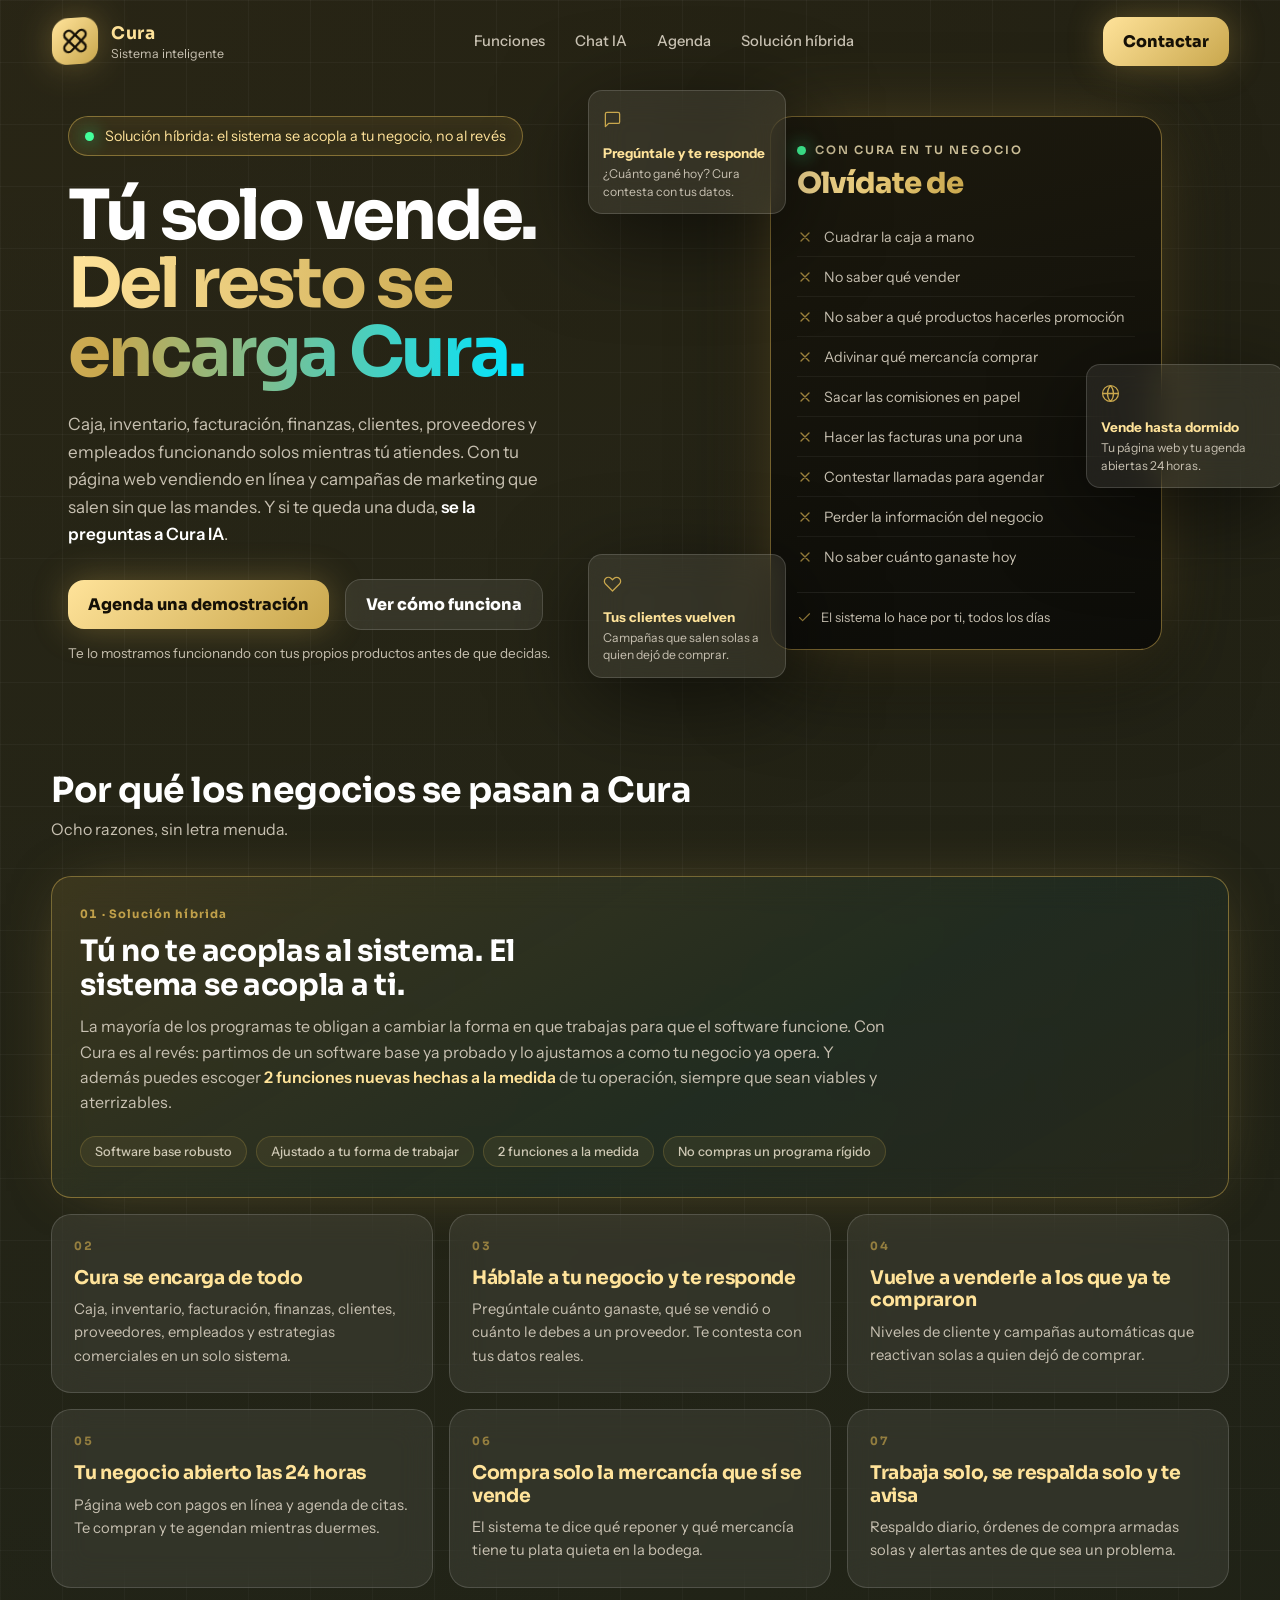
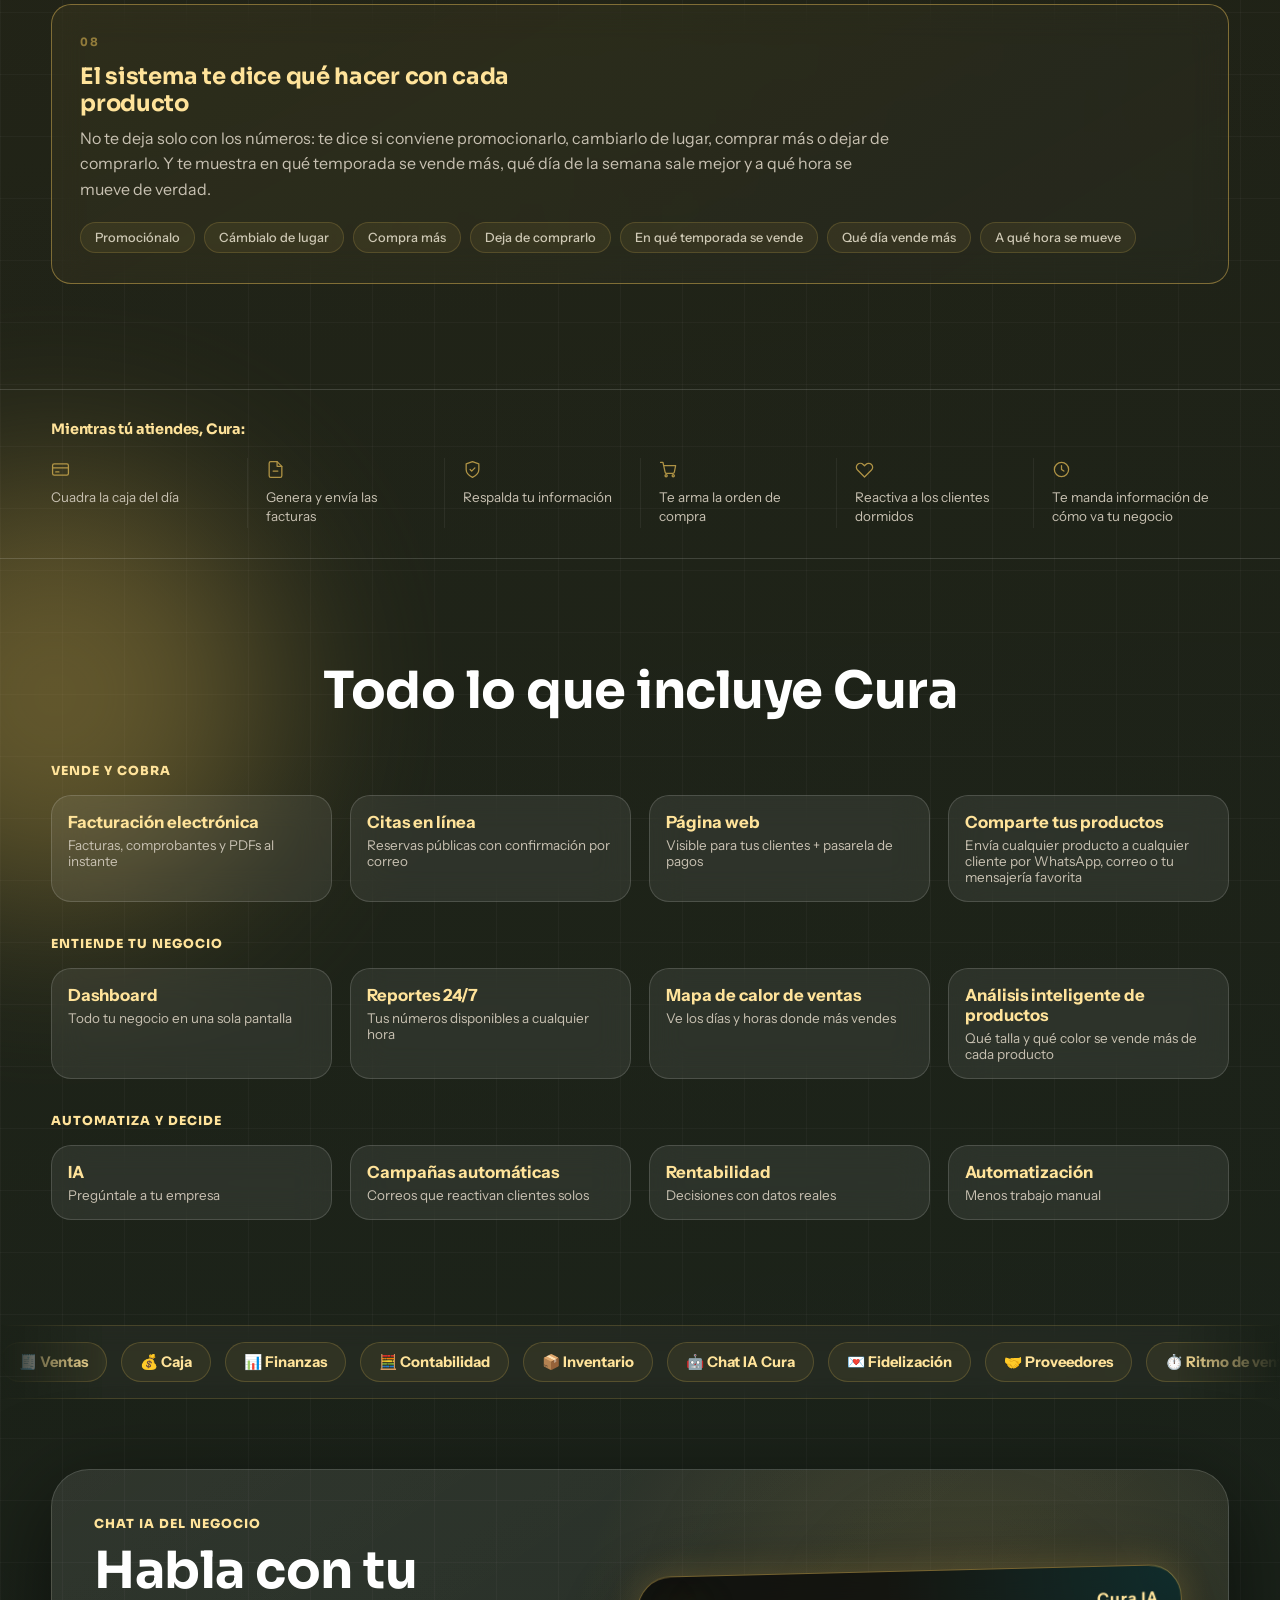
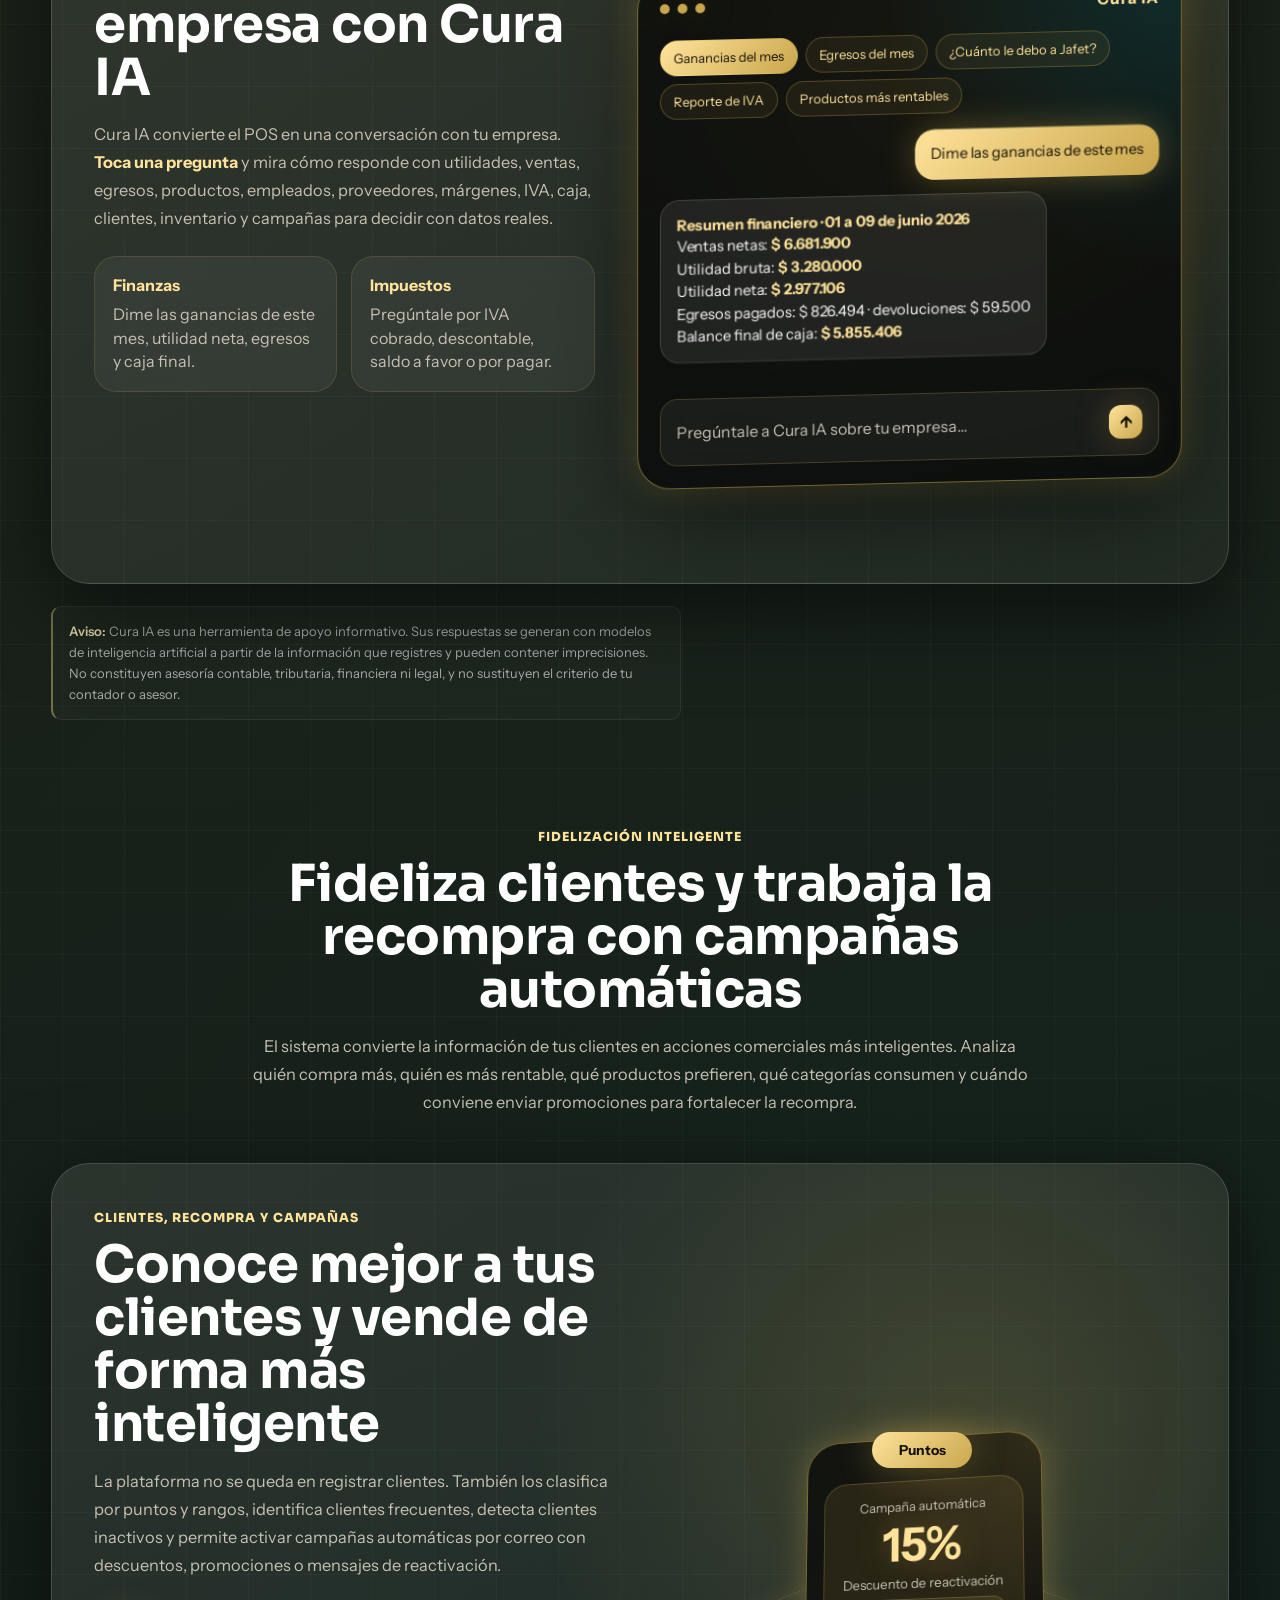
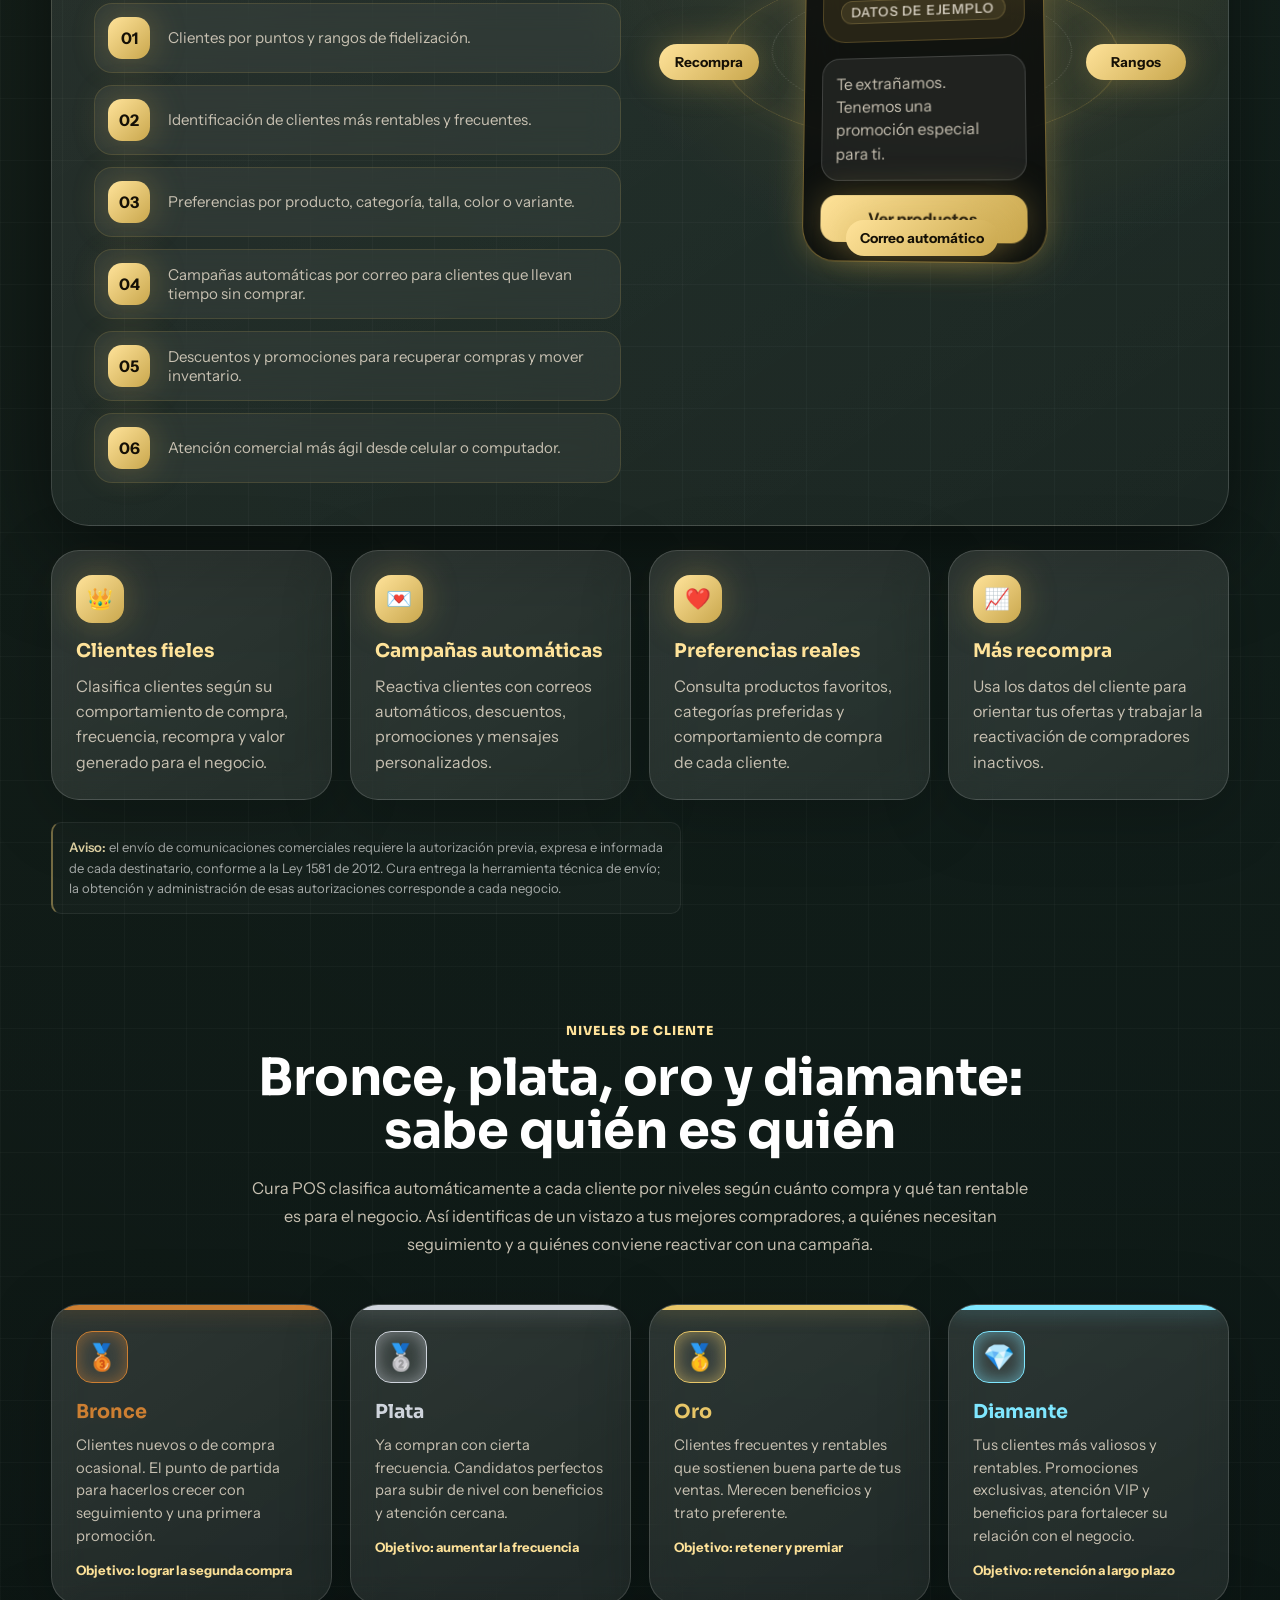
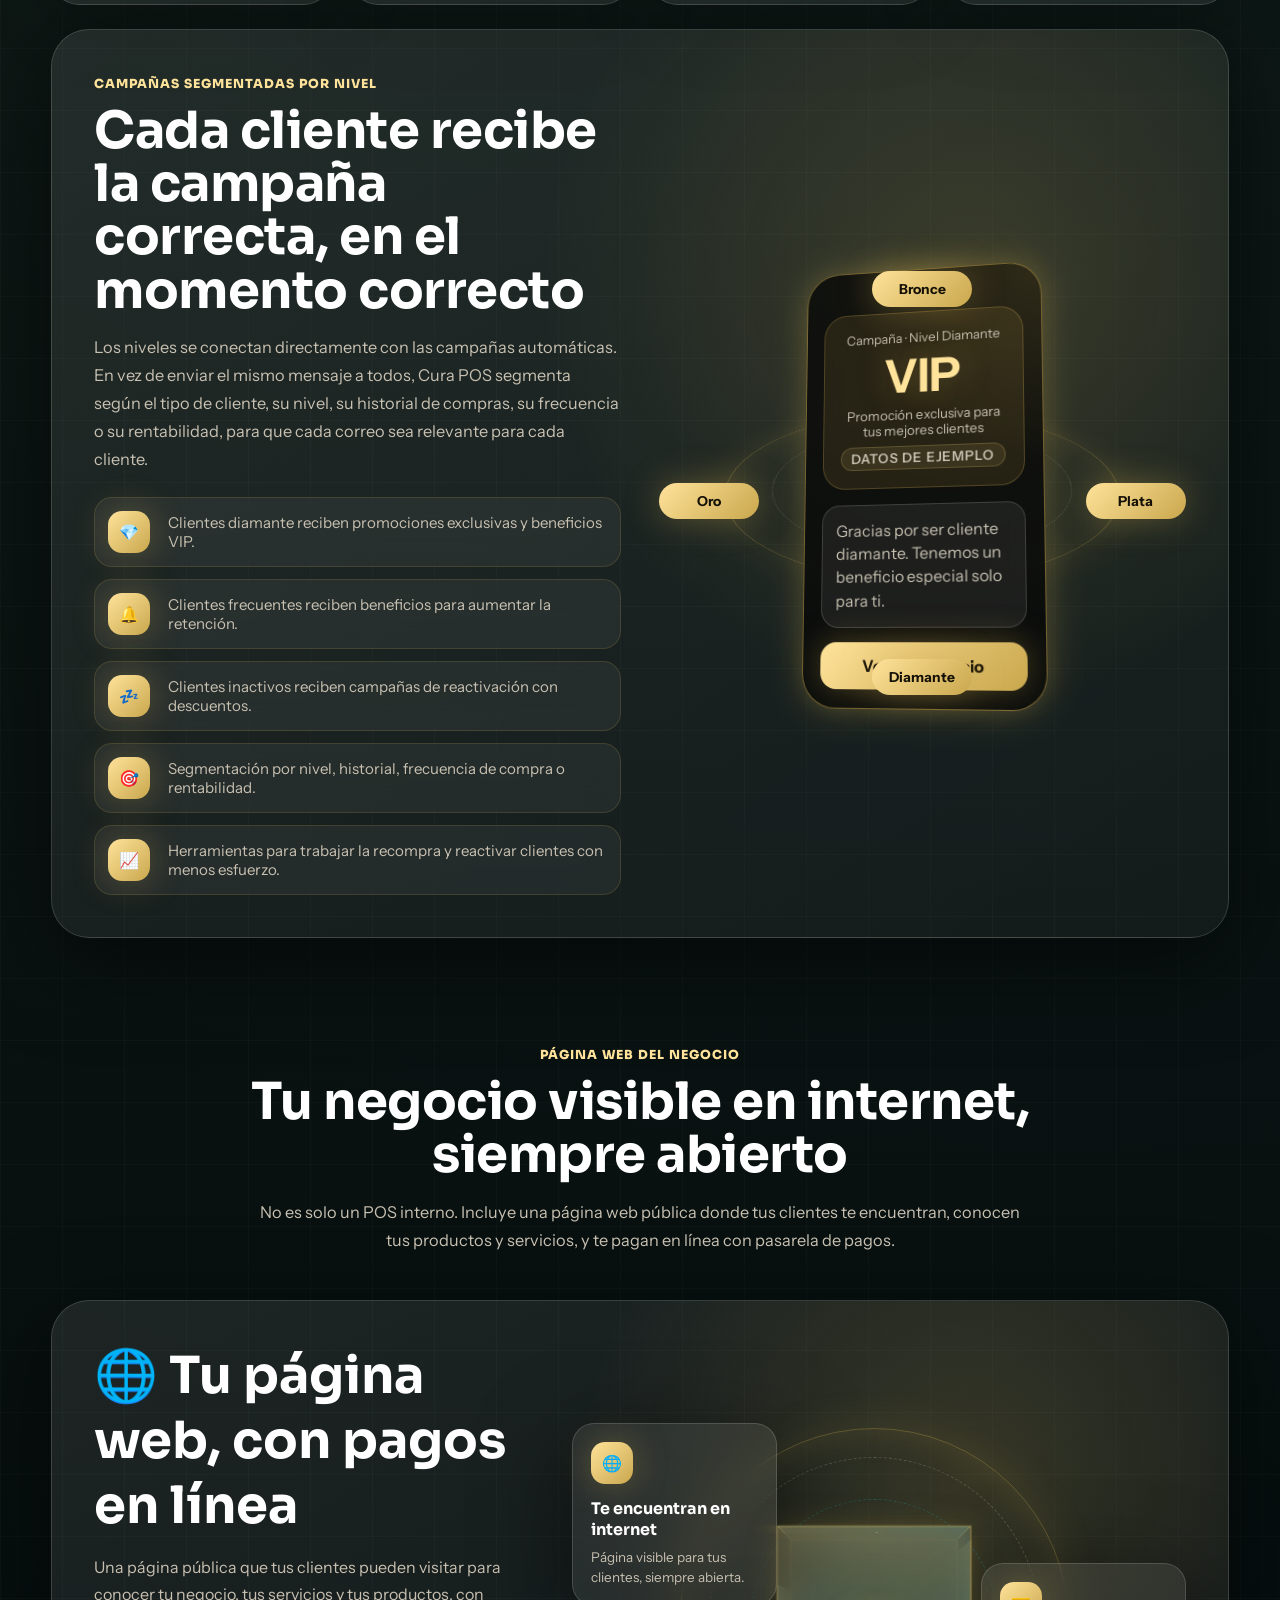
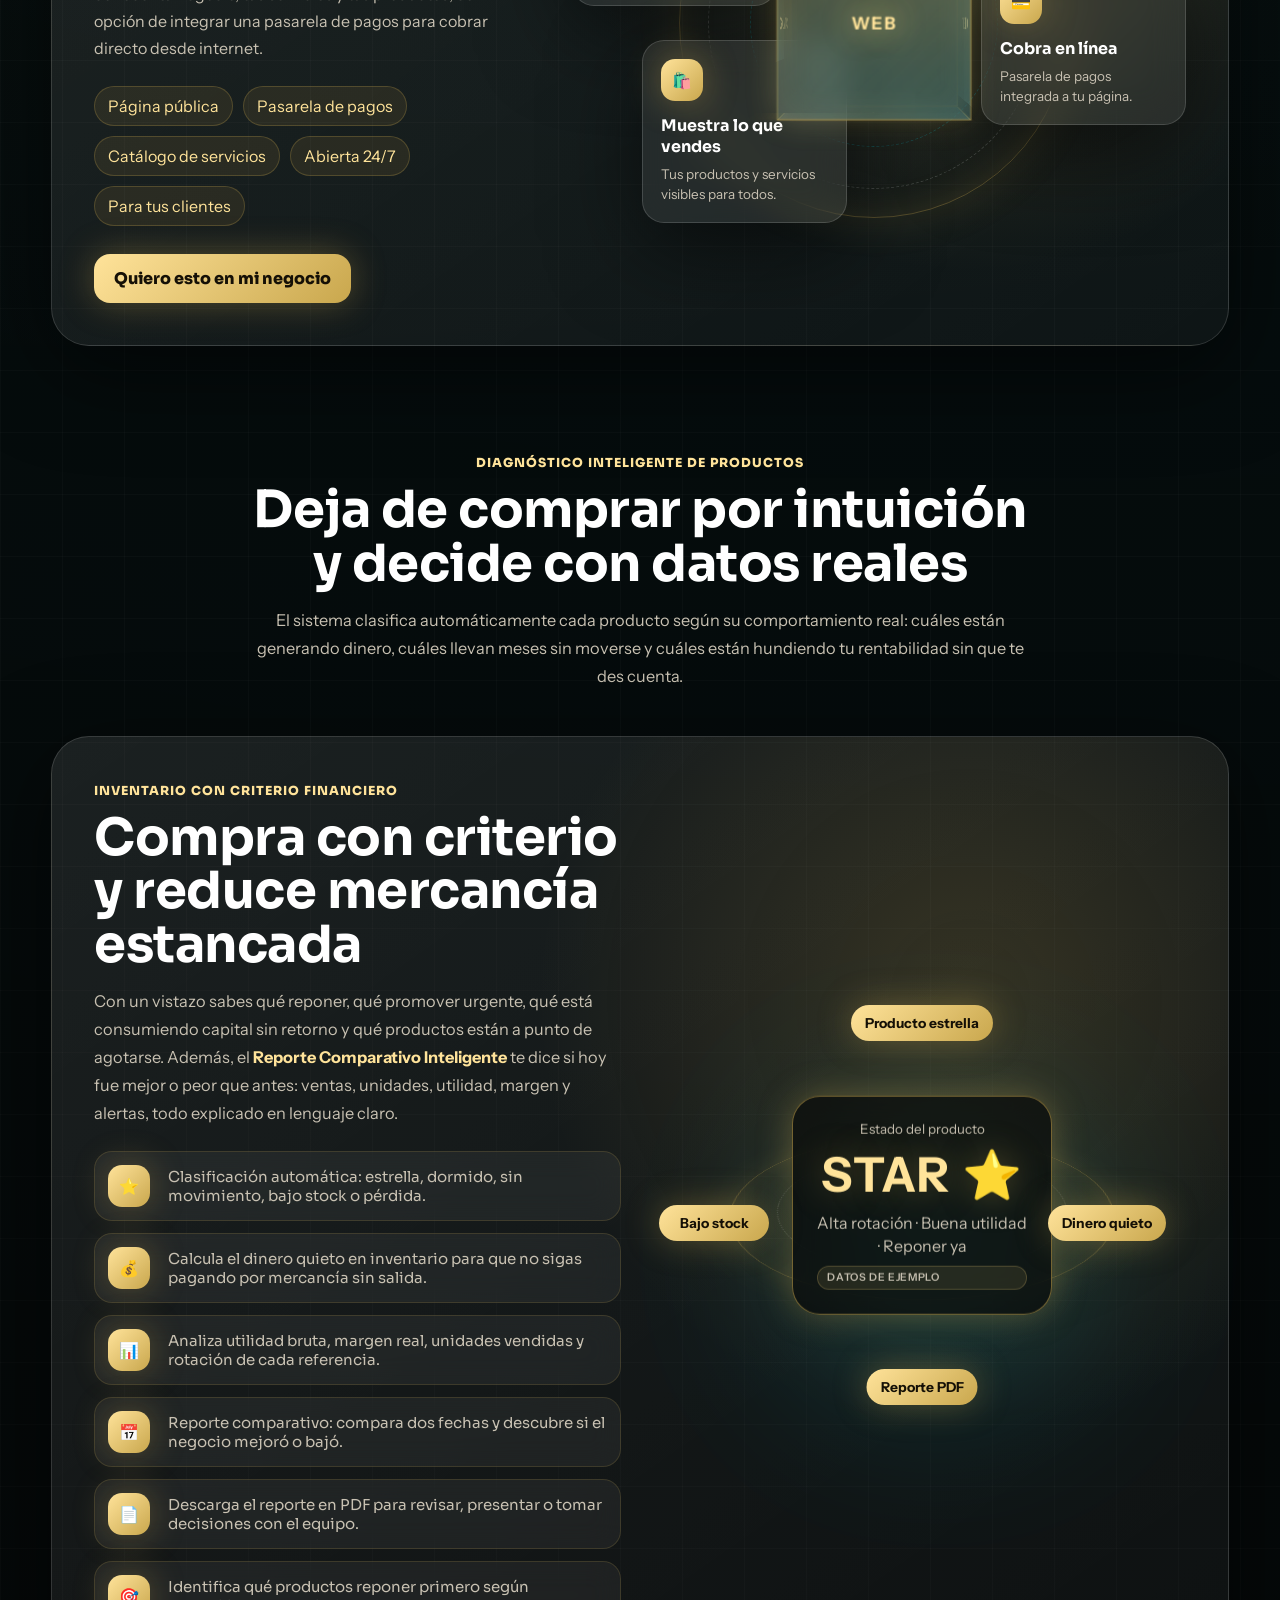
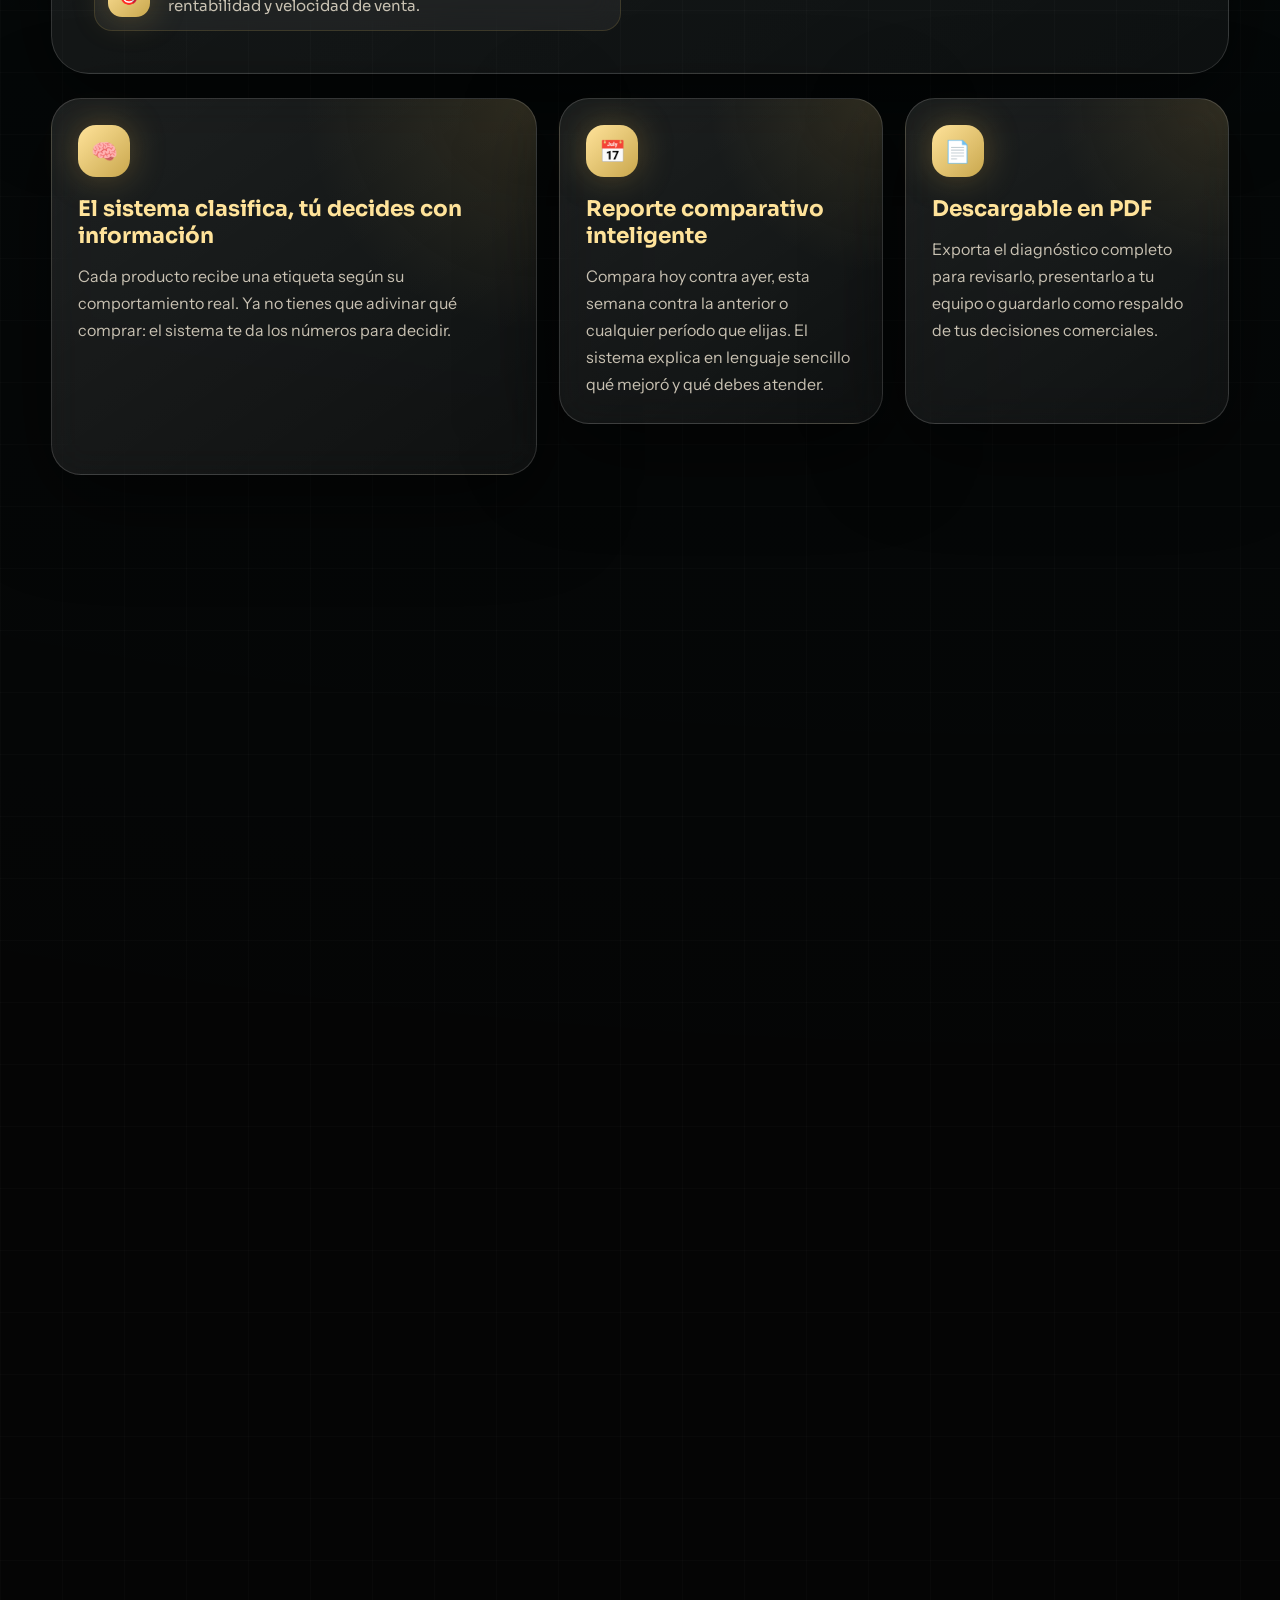
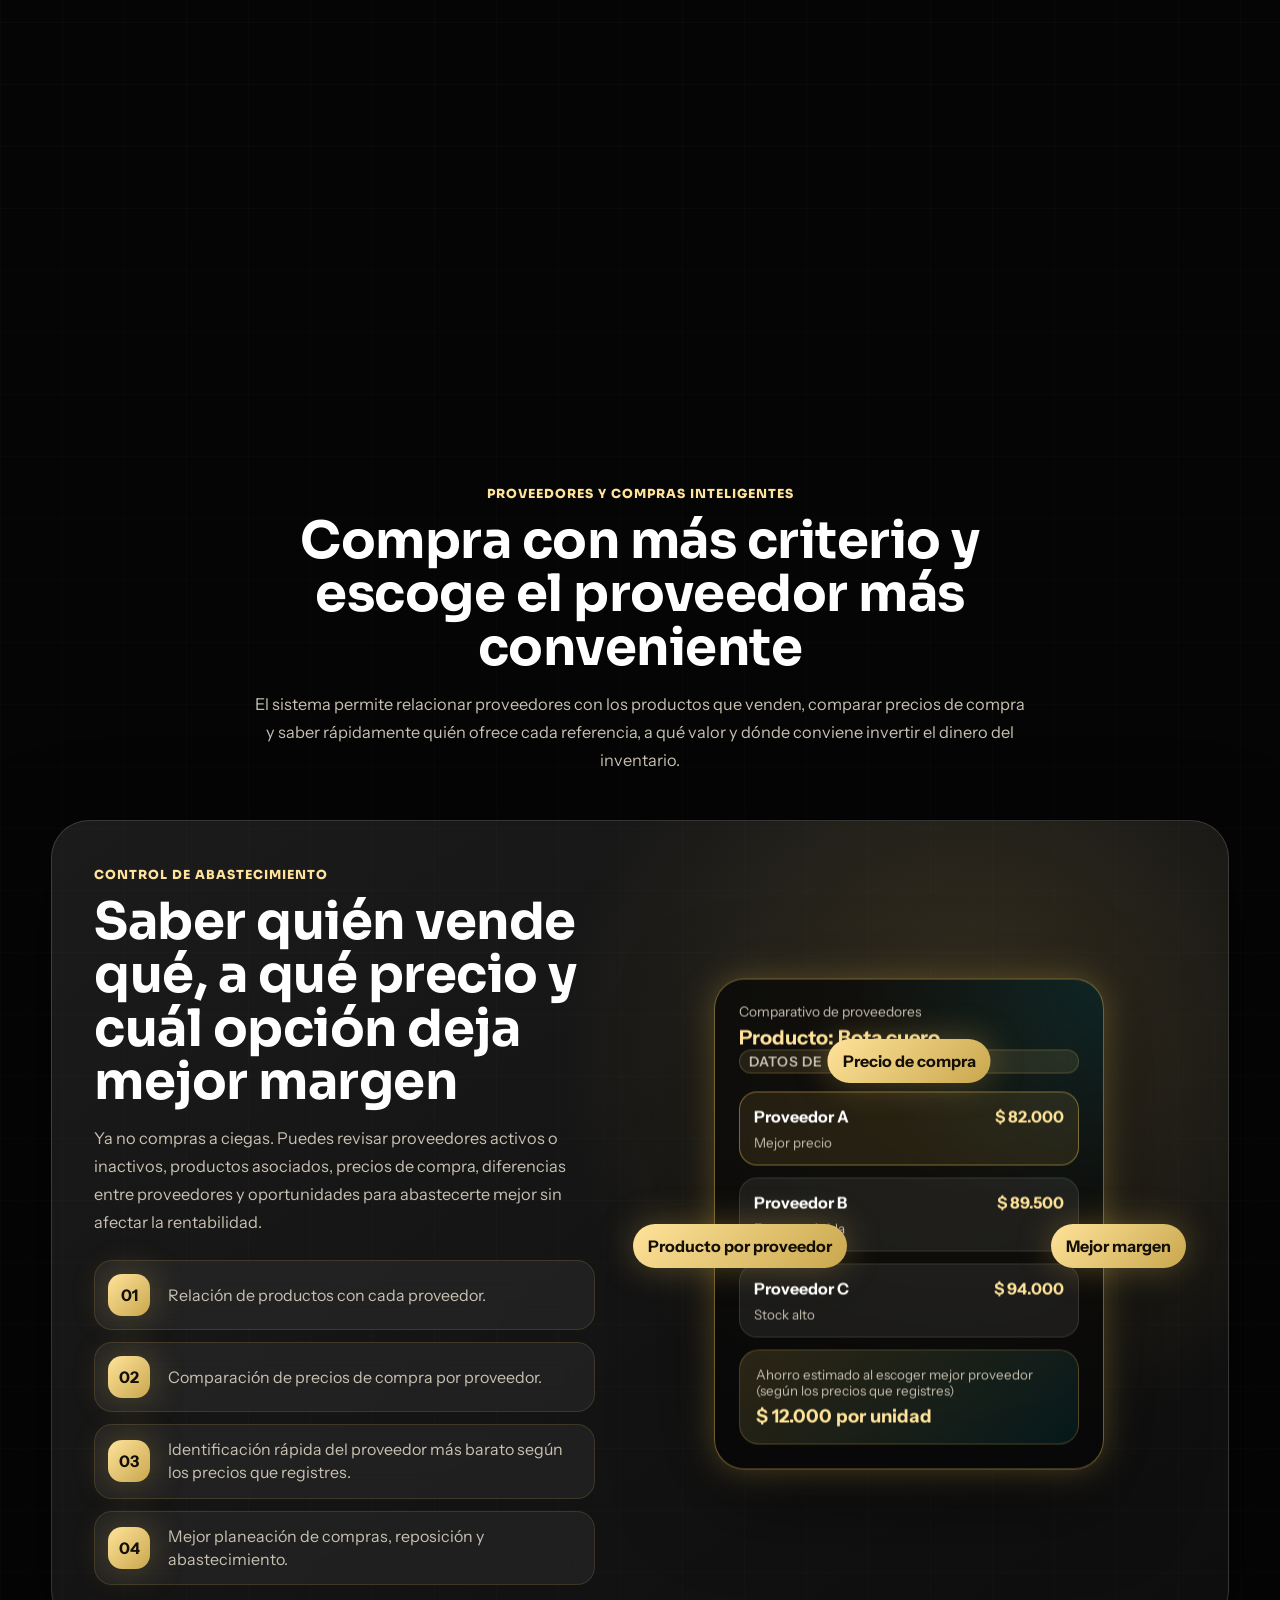
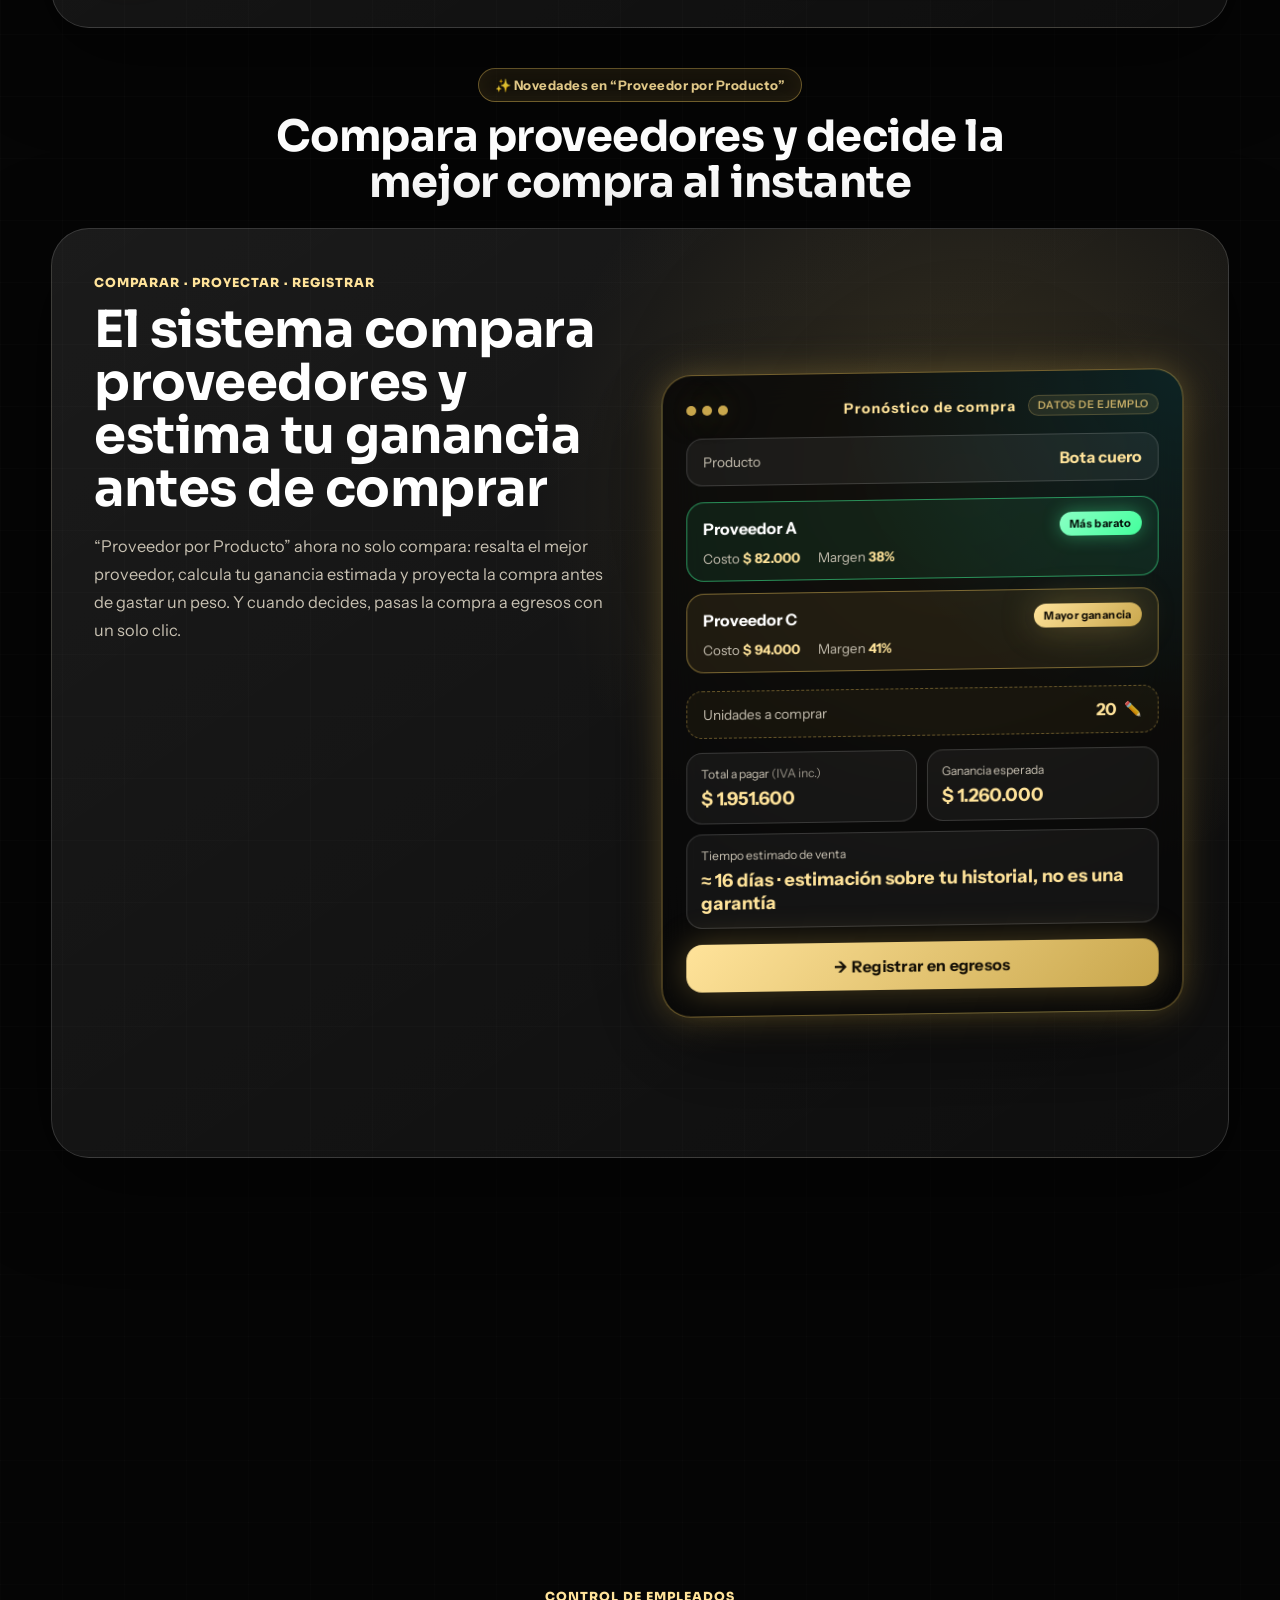
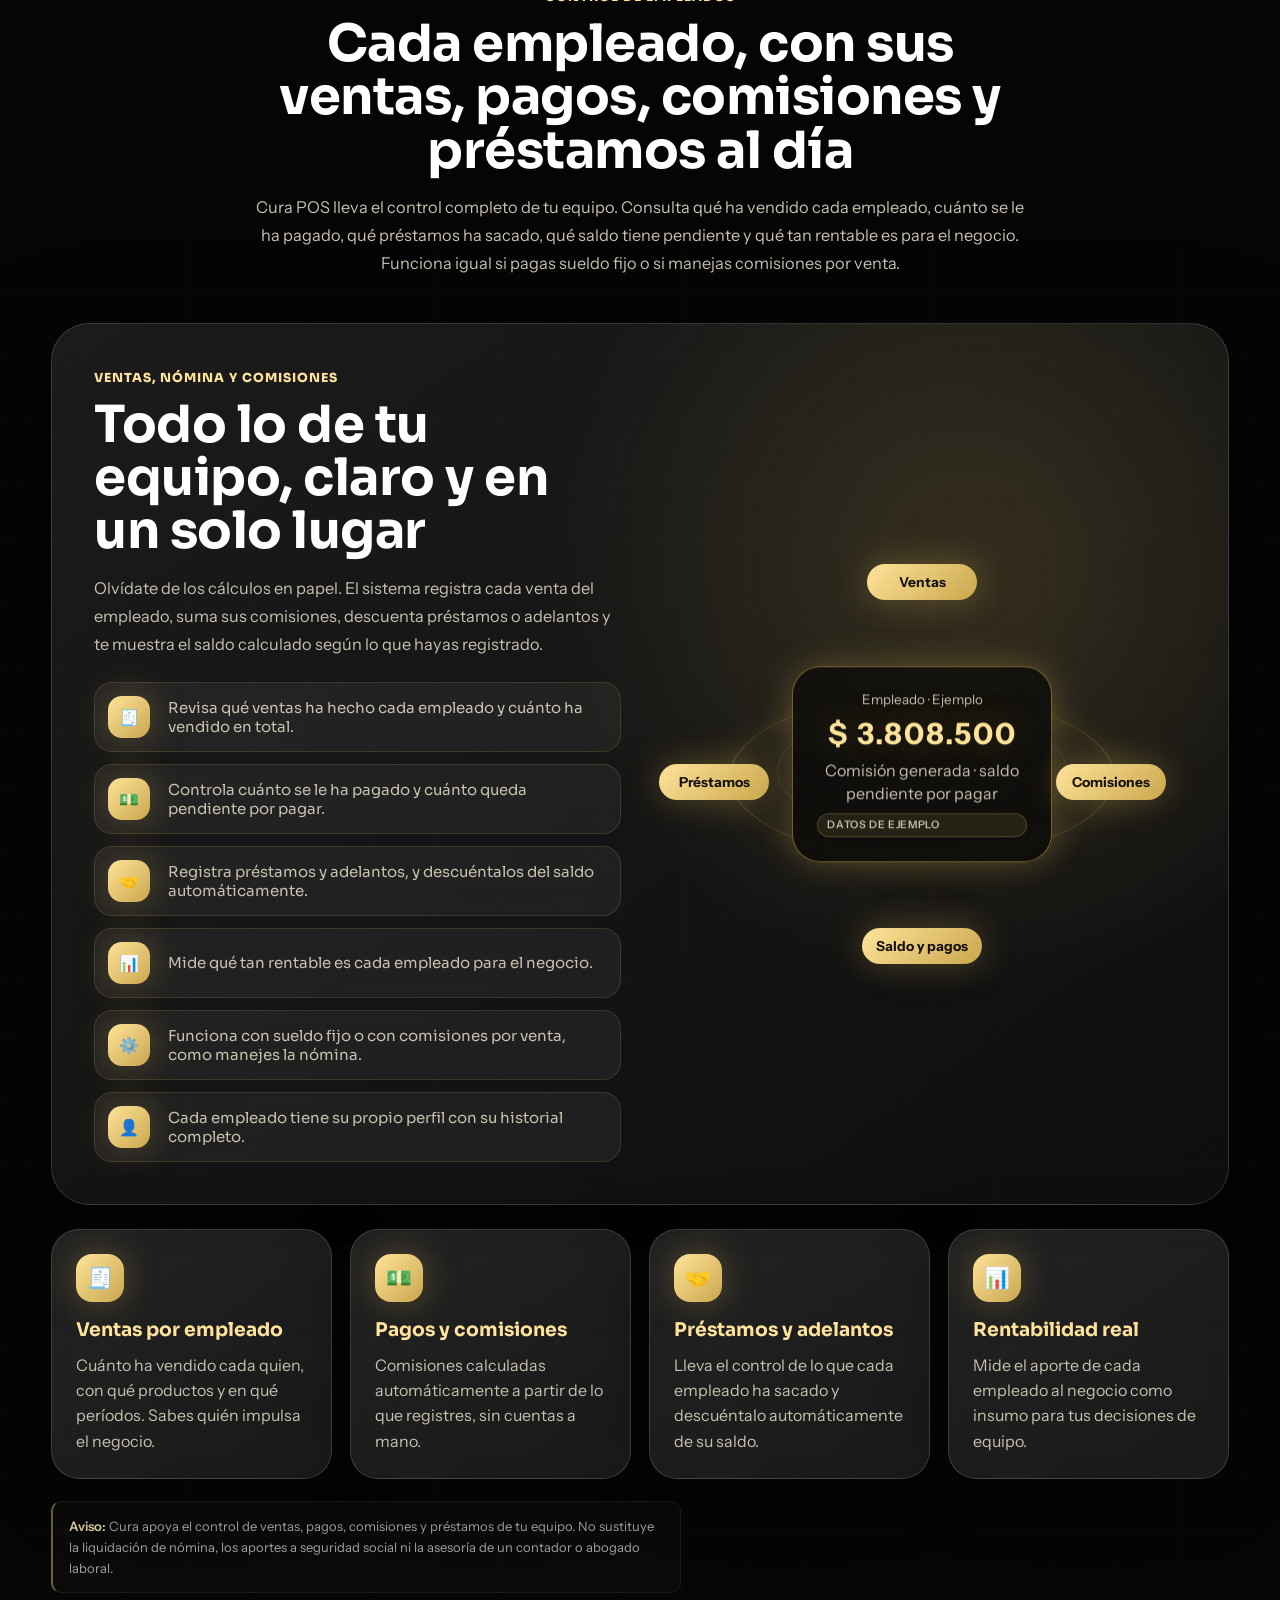
==== commit dfe95c11: "Nuevo hero, saneamiento legal y datos de contacto Hero y topbar rediseñados, sección de ocho razones" ====
--- a/index.html
+++ b/index.html
@@ -51,309 +51,296 @@
         </span>
       </a>
 
-      <nav class="nav-links social-links" aria-label="Redes sociales y contacto">
-        <a href="https://www.instagram.com/" target="_blank" rel="noopener" aria-label="Instagram" title="Instagram">
-          <svg viewBox="0 0 24 24" fill="none" stroke="currentColor" stroke-width="1.8" stroke-linecap="round" stroke-linejoin="round" aria-hidden="true">
-            <rect x="2.5" y="2.5" width="19" height="19" rx="5.5" />
-            <circle cx="12" cy="12" r="4.4" />
-            <circle cx="17.4" cy="6.6" r="1.1" fill="currentColor" stroke="none" />
-          </svg>
-        </a>
-
-        <a href="https://www.facebook.com/" target="_blank" rel="noopener" aria-label="Facebook" title="Facebook">
-          <svg viewBox="0 0 24 24" fill="currentColor" aria-hidden="true">
-            <path d="M13.5 21v-7h2.4l.4-3h-2.8V9.1c0-.9.3-1.5 1.6-1.5h1.3V4.9c-.2 0-1-.1-1.9-.1-1.9 0-3.3 1.2-3.3 3.4V11H8.5v3h2.7v7h2.3z" />
-          </svg>
-        </a>
-
-        <a href="https://www.tiktok.com/" target="_blank" rel="noopener" aria-label="TikTok" title="TikTok">
-          <svg viewBox="0 0 24 24" fill="currentColor" aria-hidden="true">
-            <path d="M16.6 3c.3 1.8 1.5 3.2 3.4 3.5v3c-1.3 0-2.5-.4-3.4-1.1v6.4c0 3.4-2.4 5.7-5.5 5.7-3 0-5.1-2.1-5.1-4.9 0-2.9 2.3-5 5.4-5 .3 0 .6 0 .9.1v3.1c-.3-.1-.6-.2-.9-.2-1.4 0-2.4.9-2.4 2 0 1.1.9 1.9 2.1 1.9 1.4 0 2.5-1 2.5-2.8V3h3z" />
-          </svg>
-        </a>
-
-        <a href="https://wa.me/570000000000" target="_blank" rel="noopener" aria-label="WhatsApp" title="WhatsApp">
-          <svg viewBox="0 0 24 24" fill="currentColor" aria-hidden="true">
-            <path d="M12 2.5A9.4 9.4 0 0 0 2.6 11.9c0 1.7.4 3.3 1.2 4.7L2.5 21.5l5-1.3a9.4 9.4 0 0 0 4.5 1.1 9.4 9.4 0 1 0 0-18.8zm0 17a7.6 7.6 0 0 1-3.9-1.1l-.3-.2-2.9.8.8-2.9-.2-.3a7.5 7.5 0 1 1 6.5 3.7zm4.2-5.6c-.2-.1-1.4-.7-1.6-.8-.2-.1-.4-.1-.5.1-.2.2-.6.8-.8 1-.1.2-.3.2-.5.1a6.2 6.2 0 0 1-3.1-2.7c-.2-.4 0-.5.1-.7l.5-.6c.1-.2.1-.3 0-.5l-.7-1.8c-.2-.5-.4-.4-.5-.4h-.5c-.2 0-.5.1-.7.3-.2.3-.9.9-.9 2.2s.9 2.5 1.1 2.7c.1.2 1.8 2.8 4.4 3.9 2.2.9 2.6.7 3.1.7.5-.1 1.4-.6 1.6-1.1.2-.6.2-1 .1-1.1 0-.1-.2-.2-.4-.3z" />
-          </svg>
-        </a>
-
-        <a href="tel:+570000000000" aria-label="Llamar por teléfono" title="Llamar">
-          <svg viewBox="0 0 24 24" fill="currentColor" aria-hidden="true">
-            <path d="M19.9 15.4l-3-1.3a1.3 1.3 0 0 0-1.5.4l-1 1.3a11.6 11.6 0 0 1-5.2-5.2l1.3-1a1.3 1.3 0 0 0 .4-1.5l-1.3-3A1.3 1.3 0 0 0 8.1 4.3l-2.7.6A1.3 1.3 0 0 0 4.4 6.2 15.6 15.6 0 0 0 17.8 19.6a1.3 1.3 0 0 0 1.3-1l.6-2.7a1.3 1.3 0 0 0-.8-1.5z" transform="rotate(-8 12 12)" />
-          </svg>
-        </a>
+      <nav class="nav-links topbar-nav" aria-label="Secciones principales">
+        <a href="#inteligencia-pos">Funciones</a>
+        <a href="#chat-ia-negocio">Chat IA</a>
+        <a href="#agenda-citas">Agenda</a>
+        <a href="#solucion-hibrida">Solución híbrida</a>
       </nav>
 
       <div class="topbar-actions">
         <a href="#contacto" class="btn primary">Contactar</a>
       </div>
-
-      <button class="menu-toggle" id="menuToggle" type="button" aria-label="Abrir menú">
-        <span></span>
-        <span></span>
-        <span></span>
-      </button>
     </header>
-
-    <nav class="mobile-menu" id="mobileMenu" aria-label="Menú móvil" aria-hidden="true">
-      <span class="mobile-menu-label">Conoce el sistema</span>
-      <a href="#inteligencia-pos">🧠 Funciones inteligentes</a>
-      <a href="#chat-ia-negocio">🤖 Chat IA Cura</a>
-      <a href="#fidelizacion-clientes">💌 Fidelización</a>
-      <a href="#niveles-clientes">🏅 Niveles de cliente</a>
-      <a href="#web-y-citas">🌐 Página web y pagos</a>
-      <a href="#agenda-citas">📅 Agenda de citas</a>
-      <a href="#empleados-control">👥 Empleados</a>
-      <a href="#facturacion-electronica">📄 Facturación electrónica</a>
-      <a href="#automatizacion-respaldo">🛡️ Automatización y respaldo</a>
-      <a href="#solucion-hibrida">⭐ Solución híbrida</a>
-      <span class="mobile-menu-label">Acceso al sistema</span>
-      <a href="/iconos">Todos los módulos</a>
-      <a href="#contacto" class="mobile-menu-cta">💬 Contactar / Quiero esto</a>
-    </nav>
 
     <section class="hero">
       <div class="hero-content">
         <div class="badge">
           <span class="pulse-dot"></span>
-          Más que un POS: automatización + IA + análisis para tu negocio
+          Solución híbrida: el sistema se acopla a tu negocio, no al revés
         </div>
 
         <h1>
-          Habla con tu empresa con Cura IA
-          <span>y convierte tus datos en decisiones rentables</span>
+          Tú solo vende.
+          <span>Del resto se encarga Cura.</span>
         </h1>
 
         <p>
-          Automatiza tu empresa y enfócate en lo que más importa: vender y crecer.
-          El sistema se encarga del resto: administra la caja, controla el inventario,
-          maneja clientes, proveedores y empleados, genera facturas electrónicas,
-          lanza campañas automáticas y analiza cada número del negocio.
-          Es como tener un administrador que nunca descansa. Y si tienes una duda,
-          solo le preguntas a <strong style="color:var(--gold-light)">Cura IA</strong>
-          y en segundos tienes la respuesta.
+          Caja, inventario, facturación, finanzas, clientes, proveedores y empleados funcionando
+          solos mientras tú atiendes. Con tu página web vendiendo en línea y campañas de marketing
+          que salen sin que las mandes. Y si te queda una duda,
+          <strong class="hero-lede-strong">se la preguntas a Cura IA</strong>.
         </p>
 
         <div class="hero-actions">
-          <a href="#solucion-hibrida" class="btn primary">Ver solución híbrida</a>
-          <a href="#contacto" class="btn glass">💬 Quiero esto en mi negocio</a>
-        </div>
-
-        <div class="hero-offer-grid" aria-label="Oferta principal del sistema">
-          <article class="hero-offer-card">
-            <strong>Solución híbrida</strong>
-            <span>Software base robusto + personalización real para cada negocio.</span>
-          </article>
-
-          <article class="hero-offer-card hero-offer-card-gold">
-            <strong>2 funciones nuevas elegibles</strong>
-            <span>Se pueden agregar 2 funciones a la medida, siempre que sean viables y aterrizables.</span>
-          </article>
-
-          <article class="hero-offer-card">
-            <strong>🌐 Página web para tus clientes</strong>
-            <span>Tu negocio visible en internet y cobrando en línea con pasarela de pagos. <a href="#web-y-citas" class="offer-link">Ver más ↓</a></span>
-          </article>
-
-          <article class="hero-offer-card hero-offer-card-gold">
-            <strong>📅 Agenda de citas en línea</strong>
-            <span>Tus clientes reservan solos, 24/7 y sin llamadas. Tú solo atiendes. <a href="#agenda-citas" class="offer-link">Ver cómo funciona ↓</a></span>
-          </article>
-        </div>
-
+          <a href="#contacto" class="btn primary">Agenda una demostración</a>
+          <a href="#razones-cura" class="btn glass">Ver cómo funciona</a>
+        </div>
+
+        <p class="hero-microcopy">
+          Te lo mostramos funcionando con tus propios productos antes de que decidas.
+        </p>
       </div>
 
       <div class="hero-right">
-        <div class="visual-zone" id="visualZone">
-        <div class="logo-3d" aria-hidden="true">
-          <svg class="logo-layer logo-layer-back" viewBox="0 0 100 100">
-            <g fill="none" stroke="#7d6125" stroke-width="8">
-              <rect x="4" y="35" width="92" height="30" rx="15" transform="rotate(45 50 50)" />
-              <rect x="4" y="35" width="92" height="30" rx="15" transform="rotate(-45 50 50)" />
-            </g>
-          </svg>
-          <svg class="logo-layer logo-layer-mid" viewBox="0 0 100 100">
-            <g fill="none" stroke="#c9a74d" stroke-width="8">
-              <rect x="4" y="35" width="92" height="30" rx="15" transform="rotate(45 50 50)" />
-              <rect x="4" y="35" width="92" height="30" rx="15" transform="rotate(-45 50 50)" />
-            </g>
-          </svg>
-          <svg class="logo-layer logo-layer-front" viewBox="0 0 100 100">
-            <g fill="none" stroke="#ffe39a" stroke-width="8">
-              <rect x="4" y="35" width="92" height="30" rx="15" transform="rotate(45 50 50)" />
-              <rect x="4" y="35" width="92" height="30" rx="15" transform="rotate(-45 50 50)" />
-            </g>
-          </svg>
-        </div>
-
-        <div class="orbit orbit-main"></div>
-        <div class="orbit orbit-secondary"></div>
-
-        <div class="pos-terminal" id="posTerminal">
-          <div class="terminal-screen">
-            <div class="screen-top">
-              <span></span>
-              <span></span>
-              <span></span>
-            </div>
-
-            <div class="screen-title">VENTA ACTIVA</div>
-
-            <div class="sale-line">
-              <span>Producto</span>
-              <strong>$ 120.000</strong>
-            </div>
-
-            <div class="sale-line">
-              <span>IVA</span>
-              <strong>$ 22.800</strong>
-            </div>
-
-            <div class="sale-line">
-              <span>Caja</span>
-              <strong>$ 142.800</strong>
-            </div>
-
-            <div class="screen-total">
-              <span>Total</span>
-              <strong>$ 142.800</strong>
-            </div>
-          </div>
-
-          <div class="terminal-base">
-            <div class="reader"></div>
-            <div class="keys">
-              <span></span>
-              <span></span>
-              <span></span>
-              <span></span>
-              <span></span>
-              <span></span>
-            </div>
-          </div>
-        </div>
-
-        <a href="/ver-ventas" class="float-card card-ventas">
-          <span class="card-icon">🧾</span>
-          <strong>Ventas</strong>
-          <small>Historial, facturas, cobros y operación diaria.</small>
-        </a>
-
-        <a href="/resumen-financiero" class="float-card card-finanzas">
-          <span class="card-icon">📊</span>
-          <strong>Finanzas</strong>
-          <small>Utilidad, IVA, GMF, egresos, caja y margen real.</small>
-        </a>
-
-        <a href="/ver-caja" class="float-card card-contabilidad">
-          <span class="card-icon">🧮</span>
-          <strong>POS contabilidad</strong>
-          <small>Control financiero claro para administrar mejor.</small>
-        </a>
-
-        <a href="#chat-ia-negocio" class="float-card card-chat">
-          <span class="card-icon">🤖</span>
-          <strong>Chat con IA</strong>
-          <small>Pregúntale a Cura por utilidades, ventas, egresos, productos, empleados, proveedores y márgenes.</small>
-        </a>
-
-        <a href="#fidelizacion-clientes" class="float-card card-fidelizacion">
-          <span class="card-icon">💌</span>
-          <strong>Fidelización</strong>
-          <small>Campañas automáticas o personalizadas para clientes.</small>
-        </a>
-
-        <a href="#inteligencia-pos" class="float-card card-analisis">
-          <span class="card-icon">🧠</span>
-          <strong>Análisis inteligente</strong>
-          <small>Estima cuánto tiempo alcanza tu mercancía según ventas reales.</small>
-        </a>
-
-        <a href="#proveedores-inteligentes" class="float-card card-proveedores">
-          <span class="card-icon">🤝</span>
-          <strong>Compra con criterio</strong>
-          <small>Escoge el proveedor más conveniente para cada producto.</small>
-        </a>
-
-        <a href="#inteligencia-pos" class="float-card card-inventario-quieto">
-          <span class="card-icon">📦</span>
-          <strong>Inventario rentable</strong>
-          <small>Compra mejor, reduce mercancía estancada y evita pérdidas.</small>
-        </a>
-
-        <a href="#ritmo-venta" class="float-card card-ritmo">
-          <span class="card-icon">⏱️</span>
-          <strong>Ritmo de venta</strong>
-          <small>Detecta cuándo, cómo y por qué se venden tus productos.</small>
-        </a>
-
-        <a href="#inteligencia-pos" class="float-card card-recomienda">
-          <span class="card-icon">✨</span>
-          <strong>Analiza y recomienda</strong>
-          <small>Un POS que no solo vende: analiza, compara y recomienda.</small>
-        </a>
-        </div>
-
+        <div class="visual-zone visual-zone-panel" id="visualZone">
+          <div class="olv-panel">
+            <div class="olv-label">
+              <span class="pulse-dot"></span>
+              Con Cura en tu negocio
+            </div>
+
+            <div class="olv-title">Olvídate de</div>
+
+            <ul class="olv-list">
+              <li><svg viewBox="0 0 24 24" fill="none" stroke="currentColor" stroke-width="2" stroke-linecap="round" aria-hidden="true"><path d="M18 6L6 18M6 6l12 12" /></svg>Cuadrar la caja a mano</li>
+              <li><svg viewBox="0 0 24 24" fill="none" stroke="currentColor" stroke-width="2" stroke-linecap="round" aria-hidden="true"><path d="M18 6L6 18M6 6l12 12" /></svg>No saber qué vender</li>
+              <li><svg viewBox="0 0 24 24" fill="none" stroke="currentColor" stroke-width="2" stroke-linecap="round" aria-hidden="true"><path d="M18 6L6 18M6 6l12 12" /></svg>No saber a qué productos hacerles promoción</li>
+              <li><svg viewBox="0 0 24 24" fill="none" stroke="currentColor" stroke-width="2" stroke-linecap="round" aria-hidden="true"><path d="M18 6L6 18M6 6l12 12" /></svg>Adivinar qué mercancía comprar</li>
+              <li><svg viewBox="0 0 24 24" fill="none" stroke="currentColor" stroke-width="2" stroke-linecap="round" aria-hidden="true"><path d="M18 6L6 18M6 6l12 12" /></svg>Sacar las comisiones en papel</li>
+              <li><svg viewBox="0 0 24 24" fill="none" stroke="currentColor" stroke-width="2" stroke-linecap="round" aria-hidden="true"><path d="M18 6L6 18M6 6l12 12" /></svg>Hacer las facturas una por una</li>
+              <li><svg viewBox="0 0 24 24" fill="none" stroke="currentColor" stroke-width="2" stroke-linecap="round" aria-hidden="true"><path d="M18 6L6 18M6 6l12 12" /></svg>Contestar llamadas para agendar</li>
+              <li><svg viewBox="0 0 24 24" fill="none" stroke="currentColor" stroke-width="2" stroke-linecap="round" aria-hidden="true"><path d="M18 6L6 18M6 6l12 12" /></svg>Perder la información del negocio</li>
+              <li><svg viewBox="0 0 24 24" fill="none" stroke="currentColor" stroke-width="2" stroke-linecap="round" aria-hidden="true"><path d="M18 6L6 18M6 6l12 12" /></svg>No saber cuánto ganaste hoy</li>
+            </ul>
+
+            <div class="olv-foot">
+              <svg viewBox="0 0 24 24" fill="none" stroke="currentColor" stroke-width="1.8" stroke-linecap="round" stroke-linejoin="round" aria-hidden="true"><path d="M20 6L9 17l-5-5" /></svg>
+              El sistema lo hace por ti, todos los días
+            </div>
+          </div>
+
+          <a href="#chat-ia-negocio" class="float-card card-hero-ia">
+            <span class="card-icon">
+              <svg viewBox="0 0 24 24" fill="none" stroke="currentColor" stroke-width="1.6" stroke-linecap="round" stroke-linejoin="round" aria-hidden="true"><path d="M21 15a2 2 0 0 1-2 2H7l-4 4V5a2 2 0 0 1 2-2h14a2 2 0 0 1 2 2z" /></svg>
+            </span>
+            <strong>Pregúntale y te responde</strong>
+            <small>¿Cuánto gané hoy? Cura contesta con tus datos.</small>
+          </a>
+
+          <a href="#web-y-citas" class="float-card card-hero-web">
+            <span class="card-icon">
+              <svg viewBox="0 0 24 24" fill="none" stroke="currentColor" stroke-width="1.6" stroke-linecap="round" stroke-linejoin="round" aria-hidden="true"><circle cx="12" cy="12" r="10" /><path d="M2 12h20M12 2a15 15 0 0 1 0 20 15 15 0 0 1 0-20z" /></svg>
+            </span>
+            <strong>Vende hasta dormido</strong>
+            <small>Tu página web y tu agenda abiertas 24 horas.</small>
+          </a>
+
+          <a href="#fidelizacion-clientes" class="float-card card-hero-clientes">
+            <span class="card-icon">
+              <svg viewBox="0 0 24 24" fill="none" stroke="currentColor" stroke-width="1.6" stroke-linecap="round" stroke-linejoin="round" aria-hidden="true"><path d="M20.8 5.6a5 5 0 0 0-7.1 0L12 7.3l-1.7-1.7a5 5 0 0 0-7.1 7.1l8.8 8.8 8.8-8.8a5 5 0 0 0 0-7.1z" /></svg>
+            </span>
+            <strong>Tus clientes vuelven</strong>
+            <small>Campañas que salen solas a quien dejó de comprar.</small>
+          </a>
+        </div>
+      </div>
+    </section>
+
+    <!-- OCHO RAZONES -->
+    <section class="razones-section" id="razones-cura">
+      <div class="section-header razones-header">
+        <h2>Por qué los negocios se pasan a Cura</h2>
+        <p>Ocho razones, sin letra menuda.</p>
+      </div>
+
+      <div class="razones-grid">
+        <article class="razon razon-wide razon-hero">
+          <div class="razon-num">01 · Solución híbrida</div>
+          <h3>Tú no te acoplas al sistema. El sistema se acopla a ti.</h3>
+          <p>
+            La mayoría de los programas te obligan a cambiar la forma en que trabajas para que el
+            software funcione. Con Cura es al revés: partimos de un software base ya probado y lo
+            ajustamos a como tu negocio ya opera. Y además puedes escoger
+            <strong>2 funciones nuevas hechas a la medida</strong> de tu operación, siempre que
+            sean viables y aterrizables.
+          </p>
+          <div class="razon-chips">
+            <span>Software base robusto</span>
+            <span>Ajustado a tu forma de trabajar</span>
+            <span>2 funciones a la medida</span>
+            <span>No compras un programa rígido</span>
+          </div>
+        </article>
+
+        <article class="razon">
+          <div class="razon-num">02</div>
+          <h3>Cura se encarga de todo</h3>
+          <p>Caja, inventario, facturación, finanzas, clientes, proveedores, empleados y estrategias comerciales en un solo sistema.</p>
+        </article>
+
+        <article class="razon">
+          <div class="razon-num">03</div>
+          <h3>Háblale a tu negocio y te responde</h3>
+          <p>Pregúntale cuánto ganaste, qué se vendió o cuánto le debes a un proveedor. Te contesta con tus datos reales.</p>
+        </article>
+
+        <article class="razon">
+          <div class="razon-num">04</div>
+          <h3>Vuelve a venderle a los que ya te compraron</h3>
+          <p>Niveles de cliente y campañas automáticas que reactivan solas a quien dejó de comprar.</p>
+        </article>
+
+        <article class="razon">
+          <div class="razon-num">05</div>
+          <h3>Tu negocio abierto las 24 horas</h3>
+          <p>Página web con pagos en línea y agenda de citas. Te compran y te agendan mientras duermes.</p>
+        </article>
+
+        <article class="razon">
+          <div class="razon-num">06</div>
+          <h3>Compra solo la mercancía que sí se vende</h3>
+          <p>El sistema te dice qué reponer y qué mercancía tiene tu plata quieta en la bodega.</p>
+        </article>
+
+        <article class="razon">
+          <div class="razon-num">07</div>
+          <h3>Trabaja solo, se respalda solo y te avisa</h3>
+          <p>Respaldo diario, órdenes de compra armadas solas y alertas antes de que sea un problema.</p>
+        </article>
+
+        <article class="razon razon-wide">
+          <div class="razon-num">08</div>
+          <h3>El sistema te dice qué hacer con cada producto</h3>
+          <p>
+            No te deja solo con los números: te dice si conviene promocionarlo, cambiarlo de lugar,
+            comprar más o dejar de comprarlo. Y te muestra en qué temporada se vende más, qué día de
+            la semana sale mejor y a qué hora se mueve de verdad.
+          </p>
+          <div class="razon-chips">
+            <span>Promociónalo</span>
+            <span>Cámbialo de lugar</span>
+            <span>Compra más</span>
+            <span>Deja de comprarlo</span>
+            <span>En qué temporada se vende</span>
+            <span>Qué día vende más</span>
+            <span>A qué hora se mueve</span>
+          </div>
+        </article>
+      </div>
+    </section>
+
+    <!-- FRANJA: MIENTRAS TÚ ATIENDES -->
+    <section class="mientras-strip" aria-label="Lo que Cura hace mientras atiendes">
+      <div class="mientras-inner">
+        <div class="mientras-head">Mientras tú atiendes, Cura:</div>
+
+        <div class="mientras-grid">
+          <div class="mientras-item">
+            <svg viewBox="0 0 24 24" fill="none" stroke="currentColor" stroke-width="1.6" stroke-linecap="round" stroke-linejoin="round" aria-hidden="true"><rect x="2" y="5" width="20" height="14" rx="2" /><path d="M2 10h20M6 15h4" /></svg>
+            <span>Cuadra la caja del día</span>
+          </div>
+          <div class="mientras-item">
+            <svg viewBox="0 0 24 24" fill="none" stroke="currentColor" stroke-width="1.6" stroke-linecap="round" stroke-linejoin="round" aria-hidden="true"><path d="M14 2H6a2 2 0 0 0-2 2v16a2 2 0 0 0 2 2h12a2 2 0 0 0 2-2V8z" /><path d="M14 2v6h6M9 14h6" /></svg>
+            <span>Genera y envía las facturas</span>
+          </div>
+          <div class="mientras-item">
+            <svg viewBox="0 0 24 24" fill="none" stroke="currentColor" stroke-width="1.6" stroke-linecap="round" stroke-linejoin="round" aria-hidden="true"><path d="M12 22s8-4 8-10V5l-8-3-8 3v7c0 6 8 10 8 10z" /><path d="M9 12l2 2 4-4" /></svg>
+            <span>Respalda tu información</span>
+          </div>
+          <div class="mientras-item">
+            <svg viewBox="0 0 24 24" fill="none" stroke="currentColor" stroke-width="1.6" stroke-linecap="round" stroke-linejoin="round" aria-hidden="true"><circle cx="9" cy="20" r="1.4" /><circle cx="18" cy="20" r="1.4" /><path d="M2 3h3l2.7 12.3a2 2 0 0 0 2 1.7h7.7a2 2 0 0 0 2-1.6L21 7H6" /></svg>
+            <span>Te arma la orden de compra</span>
+          </div>
+          <div class="mientras-item">
+            <svg viewBox="0 0 24 24" fill="none" stroke="currentColor" stroke-width="1.6" stroke-linecap="round" stroke-linejoin="round" aria-hidden="true"><path d="M20.8 5.6a5 5 0 0 0-7.1 0L12 7.3l-1.7-1.7a5 5 0 0 0-7.1 7.1l8.8 8.8 8.8-8.8a5 5 0 0 0 0-7.1z" /></svg>
+            <span>Reactiva a los clientes dormidos</span>
+          </div>
+          <div class="mientras-item">
+            <svg viewBox="0 0 24 24" fill="none" stroke="currentColor" stroke-width="1.6" stroke-linecap="round" stroke-linejoin="round" aria-hidden="true"><circle cx="12" cy="12" r="9" /><path d="M12 7v5l3 2" /></svg>
+            <span>Te manda información de cómo va tu negocio</span>
+          </div>
+        </div>
+      </div>
+    </section>
+
+    <!-- TODO LO QUE INCLUYE CURA -->
+    <section class="incluye-section" id="inteligencia-pos">
+      <div class="section-header">
+        <h2>Todo lo que incluye Cura</h2>
+      </div>
+
+      <div class="incluye-group">
+        <h3 class="incluye-group-title">Vende y cobra</h3>
         <div class="hero-stats">
           <article>
-            <strong>Automatización</strong>
-            <span>Menos trabajo manual</span>
+            <strong>Facturación electrónica</strong>
+            <span>Facturas, comprobantes y PDFs al instante</span>
           </article>
 
+          <article>
+            <strong>Citas en línea</strong>
+            <span>Reservas públicas con confirmación por correo</span>
+          </article>
+
+          <article>
+            <strong>Página web</strong>
+            <span>Visible para tus clientes + pasarela de pagos</span>
+          </article>
+
+          <article>
+            <strong>Comparte tus productos</strong>
+            <span>Envía cualquier producto a cualquier cliente por WhatsApp, correo o tu mensajería favorita</span>
+          </article>
+        </div>
+      </div>
+
+      <div class="incluye-group">
+        <h3 class="incluye-group-title">Entiende tu negocio</h3>
+        <div class="hero-stats">
+          <article>
+            <strong>Dashboard</strong>
+            <span>Todo tu negocio en una sola pantalla</span>
+          </article>
+
+          <article>
+            <strong>Reportes 24/7</strong>
+            <span>Tus números disponibles a cualquier hora</span>
+          </article>
+
+          <article>
+            <strong>Mapa de calor de ventas</strong>
+            <span>Ve los días y horas donde más vendes</span>
+          </article>
+
+          <article>
+            <strong>Análisis inteligente de productos</strong>
+            <span>Qué talla y qué color se vende más de cada producto</span>
+          </article>
+        </div>
+      </div>
+
+      <div class="incluye-group">
+        <h3 class="incluye-group-title">Automatiza y decide</h3>
+        <div class="hero-stats">
           <article>
             <strong>IA</strong>
             <span>Pregúntale a tu empresa</span>
           </article>
 
           <article>
+            <strong>Campañas automáticas</strong>
+            <span>Correos que reactivan clientes solos</span>
+          </article>
+
+          <article>
             <strong>Rentabilidad</strong>
             <span>Decisiones con datos reales</span>
           </article>
 
           <article>
-            <strong>Página web</strong>
-            <span>Visible para tus clientes + pasarela de pagos</span>
-          </article>
-
-          <article>
-            <strong>Citas en línea</strong>
-            <span>Reservas públicas con confirmación por correo</span>
-          </article>
-
-          <article>
-            <strong>Facturación electrónica</strong>
-            <span>Facturas, comprobantes y PDFs al instante</span>
-          </article>
-
-          <article>
-            <strong>Reportes 24/7</strong>
-            <span>Tus números disponibles a cualquier hora</span>
-          </article>
-
-          <article>
-            <strong>Campañas automáticas</strong>
-            <span>Correos que reactivan clientes solos</span>
-          </article>
-
-          <article>
-            <strong>Mapa de calor de ventas</strong>
-            <span>Ve los días y horas donde más vendes</span>
-          </article>
-
-          <article>
-            <strong>Análisis inteligente de productos</strong>
-            <span>Qué talla y qué color se vende más de cada producto</span>
-          </article>
-
-          <article>
-            <strong>Dashboard</strong>
-            <span>Todo tu negocio en una sola pantalla</span>
-          </article>
-
-          <article>
-            <strong>Comparte tus productos</strong>
-            <span>Envía cualquier producto a cualquier cliente por WhatsApp, correo o tu mensajería favorita</span>
+            <strong>Automatización</strong>
+            <span>Menos trabajo manual</span>
           </article>
         </div>
       </div>
@@ -432,12 +419,20 @@
           <div class="ai-input-fake">Pregúntale a Cura IA sobre tu empresa…</div>
         </div>
       </div>
+
+      <p class="legal-note">
+        <span><strong>Aviso:</strong> Cura IA es una herramienta de apoyo informativo.
+        Sus respuestas se generan con modelos de inteligencia artificial a partir de la
+        información que registres y pueden contener imprecisiones. No constituyen asesoría
+        contable, tributaria, financiera ni legal, y no sustituyen el criterio de tu
+        contador o asesor.</span>
+      </p>
     </section>
 
     <section class="loyalty-section" id="fidelizacion-clientes">
       <div class="section-header">
         <span>Fidelización inteligente</span>
-        <h2>Fideliza clientes y aumenta ventas con campañas automáticas</h2>
+        <h2>Fideliza clientes y trabaja la recompra con campañas automáticas</h2>
         <p>
           El sistema convierte la información de tus clientes en acciones comerciales
           más inteligentes. Analiza quién compra más, quién es más rentable, qué productos
@@ -494,6 +489,7 @@
               <small>Campaña automática</small>
               <strong>15%</strong>
               <span>Descuento de reactivación</span>
+              <span class="demo-badge">Datos de ejemplo</span>
             </div>
             <div class="phone-message">
               Te extrañamos. Tenemos una promoción especial para ti.
@@ -537,11 +533,18 @@
           <div class="loyalty-icon">📈</div>
           <h3>Más recompra</h3>
           <p>
-            Usa los datos del cliente para vender mejor, recuperar compradores
-            inactivos y aumentar la relación comercial.
-          </p>
-        </article>
-      </div>
+            Usa los datos del cliente para orientar tus ofertas y trabajar la
+            reactivación de compradores inactivos.
+          </p>
+        </article>
+      </div>
+
+      <p class="legal-note">
+        <span><strong>Aviso:</strong> el envío de comunicaciones comerciales requiere la
+        autorización previa, expresa e informada de cada destinatario, conforme a la
+        Ley 1581 de 2012. Cura entrega la herramienta técnica de envío; la obtención y
+        administración de esas autorizaciones corresponde a cada negocio.</span>
+      </p>
     </section>
 
     <section class="loyalty-section" id="niveles-clientes">
@@ -581,8 +584,8 @@
         <article class="tier-card" data-tier="diamante">
           <div class="tier-badge">💎</div>
           <h3>Diamante</h3>
-          <p>Tus clientes más valiosos y rentables. Promociones exclusivas, atención VIP y beneficios para que nunca se vayan.</p>
-          <span class="tier-meta">Objetivo: fidelidad total</span>
+          <p>Tus clientes más valiosos y rentables. Promociones exclusivas, atención VIP y beneficios para fortalecer su relación con el negocio.</p>
+          <span class="tier-meta">Objetivo: retención a largo plazo</span>
         </article>
       </div>
 
@@ -594,7 +597,7 @@
             Los niveles se conectan directamente con las campañas automáticas. En vez de
             enviar el mismo mensaje a todos, Cura POS segmenta según el tipo de cliente,
             su nivel, su historial de compras, su frecuencia o su rentabilidad, para que
-            cada correo tenga sentido y venda más.
+            cada correo sea relevante para cada cliente.
           </p>
 
           <div class="loyalty-list">
@@ -616,7 +619,7 @@
             </div>
             <div>
               <strong>📈</strong>
-              <span>Más recompra, clientes recuperados y mejores ventas con menos esfuerzo.</span>
+              <span>Herramientas para trabajar la recompra y reactivar clientes con menos esfuerzo.</span>
             </div>
           </div>
         </div>
@@ -630,6 +633,7 @@
               <small>Campaña · Nivel Diamante</small>
               <strong>VIP</strong>
               <span>Promoción exclusiva para tus mejores clientes</span>
+              <span class="demo-badge">Datos de ejemplo</span>
             </div>
             <div class="phone-message">
               Gracias por ser cliente diamante. Tenemos un beneficio especial solo para ti.
@@ -715,7 +719,7 @@
     <section class="diagnostic-section" id="diagnostico-productos">
       <div class="section-header">
         <span>Diagnóstico inteligente de productos</span>
-        <h2>Deja de comprar por intuición y empieza a ganar con datos reales</h2>
+        <h2>Deja de comprar por intuición y decide con datos reales</h2>
         <p>
           El sistema clasifica automáticamente cada producto según su comportamiento real:
           cuáles están generando dinero, cuáles llevan meses sin moverse y cuáles están
@@ -726,7 +730,7 @@
       <div class="diagnostic-panel">
         <div class="diagnostic-copy">
           <span>Inventario con criterio financiero</span>
-          <h2>Compra mejor, vende más y reduce mercancía estancada</h2>
+          <h2>Compra con criterio y reduce mercancía estancada</h2>
           <p>
             Con un vistazo sabes qué reponer, qué promover urgente, qué está consumiendo
             capital sin retorno y qué productos están a punto de agotarse. Además,
@@ -770,6 +774,7 @@
             <small>Estado del producto</small>
             <strong>STAR ⭐</strong>
             <span>Alta rotación · Buena utilidad · Reponer ya</span>
+            <span class="demo-badge">Datos de ejemplo</span>
           </div>
 
           <div class="diagnostic-chip diagnostic-chip-one">Producto estrella</div>
@@ -785,7 +790,7 @@
           <h3>El sistema clasifica, tú decides con información</h3>
           <p>
             Cada producto recibe una etiqueta según su comportamiento real.
-            Ya no tienes que adivinar qué comprar: el sistema te lo dice con números.
+            Ya no tienes que adivinar qué comprar: el sistema te da los números para decidir.
           </p>
           <div class="smart-tags">
             <span>⭐ Estrella</span>
@@ -826,7 +831,7 @@
         <article class="loyalty-card">
           <div class="loyalty-icon">🎁</div>
           <h3>Productos en combo</h3>
-          <p>Identifica qué productos se venden juntos y arma combos que suben el ticket promedio con datos reales.</p>
+          <p>Identifica qué productos se venden juntos y arma combos con base en el comportamiento real de tus ventas.</p>
         </article>
         <article class="loyalty-card">
           <div class="loyalty-icon">👗</div>
@@ -849,7 +854,7 @@
         <p>
           No solo ves qué se vendió: el sistema descubre en qué horarios vendes más,
           qué productos se compran juntos, qué vendedor los mueve, qué fechas generan
-          picos y cuáles productos puedes promover hoy mismo para aumentar ingresos.
+          picos y cuáles productos puedes promover hoy mismo según su comportamiento.
         </p>
       </div>
 
@@ -953,7 +958,7 @@
             </div>
             <div>
               <strong>03</strong>
-              <span>Identificación rápida del proveedor más barato o más conveniente.</span>
+              <span>Identificación rápida del proveedor más barato según los precios que registres.</span>
             </div>
             <div>
               <strong>04</strong>
@@ -967,6 +972,7 @@
             <div class="supplier-table-title">
               <span>Comparativo de proveedores</span>
               <strong>Producto: Bota cuero</strong>
+              <span class="demo-badge">Datos de ejemplo</span>
             </div>
 
             <div class="supplier-row supplier-row-best">
@@ -988,7 +994,7 @@
             </div>
 
             <div class="supplier-saving">
-              <small>Ahorro estimado al escoger mejor proveedor</small>
+              <small>Ahorro estimado al escoger mejor proveedor (según los precios que registres)</small>
               <strong data-count="12000" data-prefix="$ " data-suffix=" por unidad">$ 12.000 por unidad</strong>
             </div>
           </div>
@@ -1007,10 +1013,10 @@
       <div class="diagnostic-panel">
         <div class="diagnostic-copy">
           <span>Comparar · proyectar · registrar</span>
-          <h2>El sistema te dice cuál comprar, cuánto ganas y en cuánto lo vendes</h2>
+          <h2>El sistema compara proveedores y estima tu ganancia antes de comprar</h2>
           <p>
             “Proveedor por Producto” ahora no solo compara: resalta el mejor proveedor,
-            calcula tu ganancia real y proyecta la compra antes de gastar un peso. Y
+            calcula tu ganancia estimada y proyecta la compra antes de gastar un peso. Y
             cuando decides, pasas la compra a egresos con un solo clic.
           </p>
 
@@ -1021,7 +1027,7 @@
             </div>
             <div>
               <strong>📊</strong>
-              <span>Margen de ganancia real por proveedor: ves cuánto ganas y el % de margen sobre el precio de venta.</span>
+              <span>Margen de ganancia estimado por proveedor: ves el margen calculado sobre el precio de venta que registres.</span>
             </div>
             <div>
               <strong>🔮</strong>
@@ -1042,6 +1048,7 @@
           <div class="forecast-head">
             <div class="forecast-dots"><span></span><span></span><span></span></div>
             <strong>Pronóstico de compra</strong>
+            <span class="demo-badge">Datos de ejemplo</span>
           </div>
 
           <div class="forecast-product">
@@ -1089,7 +1096,7 @@
             </div>
             <div class="forecast-result forecast-result-wide">
               <small>Tiempo estimado de venta</small>
-              <strong>≈ 16 días según tu ritmo</strong>
+              <strong>≈ 16 días · estimación sobre tu historial, no es una garantía</strong>
             </div>
           </div>
 
@@ -1121,7 +1128,7 @@
         <span>Control de empleados</span>
         <h2>Cada empleado, con sus ventas, pagos, comisiones y préstamos al día</h2>
         <p>
-          Cura POS lleva el control completo de tu equipo. Sabes exactamente qué ha
+          Cura POS lleva el control completo de tu equipo. Consulta qué ha
           vendido cada empleado, cuánto se le ha pagado, qué préstamos ha sacado, qué
           saldo tiene pendiente y qué tan rentable es para el negocio. Funciona igual si
           pagas sueldo fijo o si manejas comisiones por venta.
@@ -1135,7 +1142,7 @@
           <p>
             Olvídate de los cálculos en papel. El sistema registra cada venta del
             empleado, suma sus comisiones, descuenta préstamos o adelantos y te muestra
-            el saldo exacto que le debes o que te debe.
+            el saldo calculado según lo que hayas registrado.
           </p>
 
           <div class="diagnostic-list">
@@ -1170,9 +1177,10 @@
           <div class="diagnostic-ring"></div>
 
           <div class="diagnostic-center-card">
-            <small>Empleado · Jafet</small>
+            <small>Empleado · Ejemplo</small>
             <strong style="font-size:1.85rem">$ 3.808.500</strong>
             <span>Comisión generada · saldo pendiente por pagar</span>
+            <span class="demo-badge">Datos de ejemplo</span>
           </div>
 
           <div class="diagnostic-chip diagnostic-chip-one">Ventas</div>
@@ -1191,7 +1199,7 @@
         <article class="loyalty-card">
           <div class="loyalty-icon">💵</div>
           <h3>Pagos y comisiones</h3>
-          <p>Comisiones calculadas solas, pagos registrados y saldo exacto. Sin errores ni cuentas a mano.</p>
+          <p>Comisiones calculadas automáticamente a partir de lo que registres, sin cuentas a mano.</p>
         </article>
         <article class="loyalty-card">
           <div class="loyalty-icon">🤝</div>
@@ -1201,9 +1209,15 @@
         <article class="loyalty-card">
           <div class="loyalty-icon">📊</div>
           <h3>Rentabilidad real</h3>
-          <p>Mide cuánto deja cada empleado al negocio para tomar mejores decisiones de equipo.</p>
-        </article>
-      </div>
+          <p>Mide el aporte de cada empleado al negocio como insumo para tus decisiones de equipo.</p>
+        </article>
+      </div>
+
+      <p class="legal-note">
+        <span><strong>Aviso:</strong> Cura apoya el control de ventas, pagos, comisiones y
+        préstamos de tu equipo. No sustituye la liquidación de nómina, los aportes a
+        seguridad social ni la asesoría de un contador o abogado laboral.</span>
+      </p>
     </section>
 
     <section class="diagnostic-section booking-section" id="agenda-citas">
@@ -1250,7 +1264,7 @@
 
             <div>
               <strong>05</strong>
-              <span>Protección anti-bots con Cloudflare Turnstile: cero reservas falsas.</span>
+              <span>Protección anti-bots con Cloudflare Turnstile: reduce de forma significativa las reservas automatizadas.</span>
             </div>
 
             <div>
@@ -1267,6 +1281,7 @@
             <small>Próxima cita · Silla 2</small>
             <strong>3:30 PM</strong>
             <span>Corte + barba · Confirmada por correo</span>
+            <span class="demo-badge">Datos de ejemplo</span>
           </div>
 
           <div class="diagnostic-chip diagnostic-chip-one">Reservar 24/7</div>
@@ -1291,7 +1306,7 @@
           <h3>Confirmación por correo</h3>
           <p>
             Cada cita llega con un enlace seguro para reagendar o cancelar,
-            con límites que tú configuras. Cero confusiones.
+            con límites que tú configuras. Menos confusiones.
           </p>
         </article>
 
@@ -1376,6 +1391,7 @@
             <small>Factura electrónica</small>
             <strong>✓ #00125</strong>
             <span>Emitida y enviada al cliente por correo</span>
+            <span class="demo-badge">Datos de ejemplo</span>
           </div>
 
           <div class="diagnostic-chip diagnostic-chip-one">PDF al instante</div>
@@ -1384,28 +1400,35 @@
           <div class="diagnostic-chip diagnostic-chip-four">Historial completo</div>
         </div>
       </div>
+
+      <p class="legal-note">
+        <span><strong>Aviso:</strong> la habilitación como facturador electrónico ante la
+        DIAN, la resolución de numeración vigente y el contenido de cada documento son
+        responsabilidad de cada negocio. Cura genera y transmite los documentos; la
+        validación y aceptación corresponde a la DIAN.</span>
+      </p>
     </section>
 
     <section class="hybrid-section" id="automatizacion-respaldo">
       <div class="section-header">
         <span>Automatización y respaldo</span>
-        <h2>El negocio trabaja solo, se cuida solo y te avisa a tiempo</h2>
+        <h2>El negocio se respalda solo y te avisa a tiempo</h2>
         <p>
           Cura POS no espera a que tú hagas todo. Respalda tu información cada día,
           arma las órdenes de compra, te manda el cierre de caja al correo y te avisa
-          cuando algo necesita tu atención. Menos tareas manuales, cero sustos.
+          cuando algo necesita tu atención. Menos tareas manuales y menos sorpresas.
         </p>
       </div>
 
       <div class="hybrid-panel">
         <article class="hybrid-card">
           <span>🛡️ Copias de seguridad automáticas</span>
-          <h3>Tu información respaldada todos los días, sin que hagas nada</h3>
+          <h3>Tu información respaldada todos los días de forma automática</h3>
           <p>
             Respaldo diario completo de ventas, inventario, contabilidad y clientes,
             comprimido y con rotación de 30 días. Si el equipo estaba apagado a la hora
             programada, el respaldo se hace al abrir el POS. Restauración completa en un
-            comando, sin depender de programas externos.
+            comando, siempre que exista una copia válida y sin depender de programas externos.
           </p>
           <div class="cube-tags">
             <span>Respaldo diario</span>
@@ -1480,9 +1503,9 @@
           <p>
             Diseñado para que el negocio no solo venda, sino que también entienda
             cuánto gana realmente después de costos, IVA, gastos operativos,
-            retiros, devoluciones, pagos a proveedores, GMF y deudas. Calcula
-            automáticamente el IVA a favor, el IVA descontable y el no descontable,
-            para que sepas exactamente cuánto pagar o recuperar ante la DIAN.
+            retiros, devoluciones, pagos a proveedores, GMF y deudas. Calcula de forma
+            automática el IVA a favor, el IVA descontable y el no descontable con base
+            en la información que registres, para que tengas una base clara que puedas revisar con tu contador antes de declarar ante la DIAN.
           </p>
 
           <div class="finance-actions">
@@ -1507,6 +1530,13 @@
           <div class="holo-chip chip-five">GMF</div>
         </div>
       </div>
+
+      <p class="legal-note">
+        <span><strong>Aviso:</strong> los cálculos de IVA, retenciones, GMF y demás valores
+        tributarios son referenciales y se basan en la información que registres. Deben ser
+        validados por tu contador antes de presentar cualquier declaración. Cura no presta
+        servicios de contaduría ni asesoría tributaria.</span>
+      </p>
     </section>
 
     <!-- ANALÍTICA FINANCIERA -->
@@ -1515,7 +1545,7 @@
         <span>Analítica financiera avanzada</span>
         <h2>Tu empresa entera en números, en tiempo real y en segundos</h2>
         <p>
-          No es solo un reporte. Son dashboards interactivos que te muestran exactamente
+          No es solo un reporte. Son dashboards interactivos que te muestran
           cuánto gana tu negocio por segundo, en qué hora vendes más, qué proveedor
           te debe atención, qué producto lidera el ranking y mucho más.
           Todo exportable en PDF o CSV.
@@ -1544,7 +1574,7 @@
             </div>
             <div>
               <strong>💸</strong>
-              <span><strong style="color:var(--gold-light)">Dashboard gastos</strong> — Cuánto pagas en egresos por segundo, minuto, hora y día. Sin sorpresas.</span>
+              <span><strong style="color:var(--gold-light)">Dashboard gastos</strong> — Cuánto pagas en egresos por segundo, minuto, hora y día.</span>
             </div>
             <div>
               <strong>🤝</strong>
@@ -1556,7 +1586,7 @@
             </div>
             <div>
               <strong>📋</strong>
-              <span><strong style="color:var(--gold-light)">Balance general</strong> — Estado financiero real de la empresa, organizable por día, mes o año.</span>
+              <span><strong style="color:var(--gold-light)">Balance general</strong> — Estado financiero de la empresa según lo registrado, organizable por día, mes o año.</span>
             </div>
           </div>
         </div>
@@ -1570,6 +1600,7 @@
               <small>Utilidad generada hoy</small>
               <strong data-count="2977106" data-prefix="$ ">$ 2.977.106</strong>
               <span>Actualizada en tiempo real</span>
+              <span class="demo-badge">Datos de ejemplo</span>
             </div>
             <div class="phone-message">
               Cada segundo que pasa, el sistema calcula cuánto está ganando tu negocio.
@@ -1629,7 +1660,8 @@
           <div class="diagnostic-center-card">
             <small>Cada venta tarda en promedio</small>
             <strong>1h 23m</strong>
-            <span>Frecuencia real de ventas del negocio</span>
+            <span>Frecuencia de ventas calculada sobre tu historial</span>
+            <span class="demo-badge">Datos de ejemplo</span>
           </div>
 
           <div class="diagnostic-chip diagnostic-chip-one">Por segundo</div>
@@ -1675,7 +1707,7 @@
           <h3>Exporta todo en PDF o CSV</h3>
           <p>
             Cada análisis, reporte y dashboard se puede descargar en PDF para
-            presentar o en CSV para trabajar en Excel. Sin límites, sin complicaciones.
+            presentar o en CSV para trabajar en Excel, sin pasos complicados.
           </p>
         </article>
       </div>
@@ -1719,6 +1751,7 @@
             <small>Mejor día · hora pico</small>
             <strong style="font-size:2.4rem">Sábado</strong>
             <span>Hora pico 3:00 – 5:00 PM · según tu historial</span>
+            <span class="demo-badge">Datos de ejemplo</span>
           </div>
 
           <div class="diagnostic-chip diagnostic-chip-one">Día fuerte</div>
@@ -1787,7 +1820,7 @@
       </div>
 
       <div class="closing-banner">
-        <strong>Más control. Menos trabajo manual. Mejores compras. Más rentabilidad.</strong>
+        <strong>Más control. Menos trabajo manual. Mejor criterio de compra.</strong>
         <span>Una solución lista para impulsar el negocio y adaptarse a necesidades reales.</span>
       </div>
     </section>
@@ -1812,7 +1845,8 @@
           </div>
           <p>
             Software de automatización de empresas con asistente de
-            inteligencia artificial. [Aquí va una descripción corta de tu empresa].
+            inteligencia artificial.
+            <!-- TODO LEGAL: agregar aquí la descripción corta de la empresa. -->
           </p>
         </div>
 
@@ -1827,26 +1861,59 @@
 
         <nav class="footer-col" aria-label="Legal">
           <strong>Legal</strong>
-          <a href="#">Términos y condiciones</a>
-          <a href="#">Política de privacidad</a>
-          <a href="#">Tratamiento de datos personales (Habeas Data)</a>
-          <a href="#">Política de cookies</a>
-          <a href="#">Política de devoluciones y garantías</a>
+          <a href="/terminos-y-condiciones">Términos y condiciones</a>
+          <a href="/politica-de-privacidad">Política de privacidad</a>
+          <a href="/tratamiento-de-datos">Tratamiento de datos personales (Habeas Data)</a>
+          <a href="/politica-de-cookies">Política de cookies</a>
+          <a href="/devoluciones-y-garantias">Política de devoluciones y garantías</a>
         </nav>
 
         <div class="footer-col" id="contacto" aria-label="Contacto">
           <strong>Contacto</strong>
-          <span>📍 [Ciudad, Colombia]</span>
-          <span>📞 [Teléfono / WhatsApp]</span>
-          <span>✉️ [correo@tuempresa.com]</span>
-          <span>🕒 [Horario de atención]</span>
+
+          <a href="https://wa.me/573103387941" target="_blank" rel="noopener">
+            💬 WhatsApp · +57 310 338 7941
+          </a>
+          <a href="tel:+573103387941">📞 +57 310 338 7941</a>
+
+          <!-- TODO LEGAL: el comercio electrónico exige identificar plenamente al
+               proveedor. Faltan todavía estos datos; reemplazar cada comentario
+               por su <span> con el dato real y borrar el comentario. -->
+          <!-- TODO LEGAL: <span>📍 Ciudad, Colombia</span> -->
+          <!-- TODO LEGAL: <span>✉️ correo@tuempresa.com</span> -->
+          <!-- TODO LEGAL: <span>🕒 Horario de atención</span> -->
+
+          <nav class="footer-social" aria-label="Redes sociales">
+            <a href="https://www.instagram.com/curapos" target="_blank" rel="noopener" aria-label="Instagram" title="Instagram">
+              <svg viewBox="0 0 24 24" fill="none" stroke="currentColor" stroke-width="1.8" stroke-linecap="round" stroke-linejoin="round" aria-hidden="true">
+                <rect x="2.5" y="2.5" width="19" height="19" rx="5.5" />
+                <circle cx="12" cy="12" r="4.4" />
+                <circle cx="17.4" cy="6.6" r="1.1" fill="currentColor" stroke="none" />
+              </svg>
+            </a>
+
+            <a href="https://www.facebook.com/curapos" target="_blank" rel="noopener" aria-label="Facebook" title="Facebook">
+              <svg viewBox="0 0 24 24" fill="currentColor" aria-hidden="true">
+                <path d="M13.5 21v-7h2.4l.4-3h-2.8V9.1c0-.9.3-1.5 1.6-1.5h1.3V4.9c-.2 0-1-.1-1.9-.1-1.9 0-3.3 1.2-3.3 3.4V11H8.5v3h2.7v7h2.3z" />
+              </svg>
+            </a>
+
+            <a href="https://www.tiktok.com/@curapos" target="_blank" rel="noopener" aria-label="TikTok" title="TikTok">
+              <svg viewBox="0 0 24 24" fill="currentColor" aria-hidden="true">
+                <path d="M16.6 3c.3 1.8 1.5 3.2 3.4 3.5v3c-1.3 0-2.5-.4-3.4-1.1v6.4c0 3.4-2.4 5.7-5.5 5.7-3 0-5.1-2.1-5.1-4.9 0-2.9 2.3-5 5.4-5 .3 0 .6 0 .9.1v3.1c-.3-.1-.6-.2-.9-.2-1.4 0-2.4.9-2.4 2 0 1.1.9 1.9 2.1 1.9 1.4 0 2.5-1 2.5-2.8V3h3z" />
+              </svg>
+            </a>
+          </nav>
         </div>
       </div>
 
       <div class="footer-bottom">
         <span>© 2026 Cura. Todos los derechos reservados.</span>
-        <span>[Razón social] · NIT [000.000.000-0] · [Ciudad, Colombia]</span>
-        <span>Este sitio cumple con la Ley 1581 de 2012 de protección de datos personales.</span>
+        <!-- TODO LEGAL: <span>Razón social · NIT 000.000.000-0 · Ciudad, Colombia</span> -->
+        <span>
+          Tratamos los datos personales conforme a la Ley 1581 de 2012.
+          Consulta nuestra <a href="/tratamiento-de-datos">Política de Tratamiento de Datos Personales</a>.
+        </span>
       </div>
     </footer>
 </body>
--- a/pos-enhance.css
+++ b/pos-enhance.css
@@ -746,3 +746,771 @@
   .forecast-supplier-meta { gap: 14px; }
   .supplier-novedades { margin-top: 28px; }
 }
+
+/* ==========================================================================
+   SANEAMIENTO LEGAL
+   Etiqueta de datos de demostración + avisos legales por sección.
+   ========================================================================== */
+
+.demo-badge {
+  display: inline-flex;
+  align-items: center;
+  gap: 6px;
+  font-size: 10.5px;
+  font-weight: 600;
+  letter-spacing: 0.06em;
+  text-transform: uppercase;
+  color: rgba(233, 200, 116, 0.85);
+  background: rgba(233, 200, 116, 0.1);
+  border: 1px solid rgba(233, 200, 116, 0.22);
+  border-radius: 999px;
+  padding: 3px 9px;
+  white-space: nowrap;
+}
+
+.legal-note {
+  display: flex;
+  gap: 11px;
+  align-items: flex-start;
+  border: 1px solid rgba(255, 255, 255, 0.07);
+  border-left: 2px solid rgba(233, 200, 116, 0.45);
+  border-radius: 10px;
+  background: rgba(255, 255, 255, 0.025);
+  padding: 14px 16px;
+  margin-top: 22px;
+  font-size: 13px;
+  line-height: 1.6;
+  color: rgba(255, 255, 255, 0.62);
+  max-width: 70ch;
+}
+
+.legal-note strong { color: rgba(246, 231, 180, 0.9); font-weight: 600; }
+
+/* ==========================================================================
+   TOPBAR + HERO NUEVOS · SECCIÓN RAZONES · FRANJA · TODO LO QUE INCLUYE
+
+   Nada de este bloque toca el fondo de la página: ni .grid-bg, ni .gold-glow,
+   ni .blue-glow, ni body, ni :root. Solo usa las variables ya definidas.
+   ========================================================================== */
+
+/* ---------- TOPBAR ---------- */
+
+.topbar-nav {
+  gap: 30px;
+}
+
+.topbar-nav a {
+  font-size: 0.92rem;
+  font-weight: 500;
+  color: var(--muted);
+}
+
+/* el hover del proyecto pasa a dorado; aquí se pide gris -> blanco */
+.topbar-nav a:hover {
+  color: var(--text);
+  text-shadow: none;
+}
+
+/* ---------- HERO: columna de texto ---------- */
+
+.hero-lede-strong {
+  color: var(--text);
+  font-weight: 600;
+}
+
+.hero-microcopy {
+  margin-top: 14px;
+  margin-bottom: 0;
+  color: var(--muted);
+  font-size: 0.9rem;
+  line-height: 1.6;
+}
+
+/* ---------- HERO: panel "Olvídate de" ---------- */
+
+/* alto automático: el panel manda, no una altura fija como en la zona 3D */
+.hero-right .visual-zone-panel {
+  height: auto;
+  min-height: 0;
+  display: grid;
+  place-items: center;
+  padding: 26px 0;
+}
+
+.olv-panel {
+  position: relative;
+  z-index: 2;
+  width: min(100%, 392px);
+  padding: 26px 26px 24px;
+  border-radius: 24px;
+  border: 1px solid var(--border-gold);
+  background: linear-gradient(168deg, rgba(28, 25, 14, 0.96), rgba(12, 12, 9, 0.96));
+  box-shadow:
+    0 0 78px -18px rgba(201, 167, 77, 0.42),
+    var(--shadow-dark);
+}
+
+.olv-label {
+  display: flex;
+  align-items: center;
+  gap: 9px;
+  margin-bottom: 8px;
+  font-family: var(--font-display);
+  font-size: 0.72rem;
+  font-weight: 600;
+  letter-spacing: 0.17em;
+  text-transform: uppercase;
+  color: #cbbe97;
+}
+
+/* el punto verde del proyecto ya trae su propia animación */
+.olv-label .pulse-dot {
+  margin-right: 0;
+}
+
+.olv-title {
+  margin-bottom: 16px;
+  font-family: var(--font-display);
+  font-size: 1.8rem;
+  font-weight: 900;
+  letter-spacing: -1px;
+  color: transparent;
+  background: linear-gradient(90deg, var(--gold-light), var(--gold), var(--cyan));
+  -webkit-background-clip: text;
+  background-clip: text;
+}
+
+.olv-list {
+  list-style: none;
+  display: flex;
+  flex-direction: column;
+}
+
+.olv-list li {
+  display: flex;
+  align-items: flex-start;
+  gap: 11px;
+  padding: 9.5px 0;
+  font-size: 0.9rem;
+  line-height: 1.4;
+  color: var(--muted);
+  border-bottom: 1px solid rgba(255, 255, 255, 0.05);
+}
+
+.olv-list li:last-child {
+  border-bottom: 0;
+}
+
+.olv-list svg {
+  width: 16px;
+  height: 16px;
+  flex: none;
+  margin-top: 2px;
+  color: var(--gold);
+  opacity: 0.75;
+}
+
+.olv-foot {
+  display: flex;
+  align-items: center;
+  gap: 9px;
+  margin-top: 16px;
+  padding-top: 16px;
+  border-top: 1px solid rgba(255, 255, 255, 0.08);
+  font-size: 0.82rem;
+  color: var(--muted);
+}
+
+.olv-foot svg {
+  width: 15px;
+  height: 15px;
+  flex: none;
+  color: var(--gold);
+  opacity: 0.8;
+}
+
+/* ---------- HERO: tres tarjetas flotantes ---------- */
+
+/* íconos SVG monocromáticos en lugar de los emojis a color */
+.float-card .card-icon svg {
+  width: 19px;
+  height: 19px;
+  color: var(--gold);
+}
+
+/* por encima del panel, que lleva z-index 2 */
+.card-hero-ia,
+.card-hero-web,
+.card-hero-clientes {
+  z-index: 3;
+}
+
+.card-hero-ia {
+  top: 6px;
+  left: -72px;
+}
+
+.card-hero-web {
+  top: 45%;
+  right: -74px;
+  animation-delay: 0.9s;
+}
+
+.card-hero-clientes {
+  bottom: 6px;
+  left: -62px;
+  animation-delay: 1.8s;
+}
+
+/* ---------- SECCIÓN: OCHO RAZONES ---------- */
+
+.razones-section {
+  width: min(1200px, 92%);
+  margin: 0 auto 105px;
+  position: relative;
+  z-index: 5;
+}
+
+.razones-header {
+  text-align: left;
+  max-width: none;
+  margin-bottom: 32px;
+}
+
+.razones-header h2 {
+  font-size: clamp(1.6rem, 2.7vw, 2.2rem);
+  margin-bottom: 8px;
+}
+
+.razones-header p {
+  font-size: 1rem;
+}
+
+.razones-grid {
+  display: grid;
+  grid-template-columns: repeat(3, minmax(0, 1fr));
+  gap: 16px;
+}
+
+.razon {
+  padding: 24px 22px;
+  border-radius: 20px;
+  background: var(--card);
+  border: 1px solid var(--border);
+  backdrop-filter: blur(16px);
+  transition: border-color 0.25s ease, background 0.25s ease, transform 0.25s ease;
+}
+
+.razon:hover {
+  transform: translateY(-3px);
+  border-color: var(--border-gold);
+  background: var(--card-strong);
+}
+
+.razon-num {
+  margin-bottom: 14px;
+  font-family: var(--font-display);
+  font-size: 0.72rem;
+  font-weight: 700;
+  letter-spacing: 0.14em;
+  color: var(--gold);
+  opacity: 0.65;
+  font-variant-numeric: tabular-nums;
+}
+
+.razon h3 {
+  margin-bottom: 9px;
+  font-size: 1.18rem;
+  line-height: 1.2;
+  letter-spacing: -0.3px;
+  color: var(--gold-light);
+}
+
+.razon p {
+  font-size: 0.92rem;
+  line-height: 1.58;
+  color: var(--muted);
+}
+
+.razon-wide {
+  grid-column: 1 / -1;
+  padding: 30px 28px;
+  border-color: var(--border-gold);
+  background: linear-gradient(150deg, rgba(201, 167, 77, 0.075), rgba(255, 255, 255, 0.02));
+}
+
+.razon-wide h3 {
+  font-size: 1.42rem;
+  max-width: 26ch;
+}
+
+.razon-wide p {
+  font-size: 1rem;
+  max-width: 74ch;
+}
+
+/* la 01 lleva algo más de brillo que el resto */
+.razon-hero {
+  border-color: rgba(201, 167, 77, 0.5);
+  background: linear-gradient(150deg, rgba(201, 167, 77, 0.14), rgba(0, 229, 255, 0.045) 60%, rgba(255, 255, 255, 0.02));
+  box-shadow: 0 0 60px -28px rgba(201, 167, 77, 0.55);
+}
+
+.razon-hero .razon-num {
+  opacity: 0.95;
+  letter-spacing: 0.1em;
+}
+
+.razon-hero h3 {
+  font-size: clamp(1.35rem, 2.5vw, 1.85rem);
+  line-height: 1.14;
+  max-width: 24ch;
+  margin-bottom: 12px;
+  color: var(--text);
+}
+
+.razon-hero p strong {
+  color: var(--gold-light);
+  font-weight: 600;
+}
+
+.razon-chips {
+  display: flex;
+  flex-wrap: wrap;
+  gap: 9px;
+  margin-top: 20px;
+}
+
+.razon-chips span {
+  padding: 7px 14px;
+  border-radius: 999px;
+  font-size: 0.8rem;
+  font-weight: 500;
+  color: #cfc9b5;
+  background: rgba(201, 167, 77, 0.09);
+  border: 1px solid rgba(201, 167, 77, 0.22);
+}
+
+/* ---------- FRANJA: MIENTRAS TÚ ATIENDES ---------- */
+
+.mientras-strip {
+  width: 100%;
+  margin: 0 0 105px;
+  padding: 30px 0;
+  border-top: 1px solid var(--border);
+  border-bottom: 1px solid var(--border);
+  position: relative;
+  z-index: 5;
+}
+
+.mientras-inner {
+  width: min(1200px, 92%);
+  margin: 0 auto;
+}
+
+.mientras-head {
+  margin-bottom: 20px;
+  font-family: var(--font-display);
+  font-size: 0.9rem;
+  font-weight: 700;
+  letter-spacing: -0.2px;
+  color: var(--gold-light);
+}
+
+.mientras-grid {
+  display: grid;
+  grid-template-columns: repeat(6, minmax(0, 1fr));
+}
+
+.mientras-item {
+  display: flex;
+  flex-direction: column;
+  gap: 9px;
+  padding: 2px 18px;
+  border-left: 1px solid rgba(255, 255, 255, 0.06);
+}
+
+.mientras-item:first-child {
+  border-left: 0;
+  padding-left: 0;
+}
+
+.mientras-item svg {
+  width: 19px;
+  height: 19px;
+  color: var(--gold);
+  opacity: 0.85;
+}
+
+.mientras-item span {
+  font-size: 0.84rem;
+  line-height: 1.42;
+  color: var(--muted);
+}
+
+/* ---------- SECCIÓN: TODO LO QUE INCLUYE CURA ---------- */
+
+.incluye-section {
+  width: min(1200px, 92%);
+  margin: 0 auto 105px;
+  position: relative;
+  z-index: 5;
+}
+
+.incluye-group + .incluye-group {
+  margin-top: 34px;
+}
+
+.incluye-group-title {
+  margin-bottom: 16px;
+  font-family: var(--font-display);
+  font-size: 0.78rem;
+  font-weight: 800;
+  letter-spacing: 1px;
+  text-transform: uppercase;
+  color: var(--gold-light);
+}
+
+/* la cuadrícula reutiliza .hero-stats; aquí se reparte en cuatro columnas */
+.incluye-group .hero-stats {
+  display: grid;
+  grid-template-columns: repeat(4, minmax(0, 1fr));
+  gap: 18px;
+  margin-top: 0;
+}
+
+/* ---------- RESPONSIVE ---------- */
+
+@media (max-width: 1040px) {
+  .razones-grid {
+    grid-template-columns: repeat(2, minmax(0, 1fr));
+  }
+
+  .mientras-grid {
+    grid-template-columns: repeat(3, minmax(0, 1fr));
+    gap: 22px 0;
+  }
+
+  .mientras-item:nth-child(3n + 1) {
+    border-left: 0;
+    padding-left: 0;
+  }
+
+  .incluye-group .hero-stats {
+    grid-template-columns: repeat(2, minmax(0, 1fr));
+  }
+
+  /* apiladas bajo el panel, sin posición absoluta ni flotación */
+  .hero-right .visual-zone-panel .float-card {
+    position: static;
+    width: 100%;
+    margin-top: 12px;
+    animation: none;
+  }
+
+  .hero-right .visual-zone-panel {
+    display: block;
+    padding: 0;
+  }
+
+  .olv-panel {
+    width: 100%;
+  }
+}
+
+@media (max-width: 780px) {
+  /* el proyecto oculta .nav-links y .topbar-actions a la vez; aquí se pide
+     dejar visible el botón Contactar y ocultar solo los enlaces del centro */
+  .topbar-actions {
+    display: flex;
+  }
+
+  .topbar-nav {
+    display: none;
+  }
+}
+
+@media (max-width: 620px) {
+  .razones-grid {
+    grid-template-columns: 1fr;
+  }
+
+  .razon-wide {
+    padding: 24px 20px;
+  }
+
+  .razon-wide h3 {
+    font-size: 1.25rem;
+  }
+
+  .mientras-grid {
+    grid-template-columns: repeat(2, minmax(0, 1fr));
+  }
+
+  .mientras-item:nth-child(3n + 1) {
+    border-left: 1px solid rgba(255, 255, 255, 0.06);
+    padding-left: 18px;
+  }
+
+  .mientras-item:nth-child(2n + 1) {
+    border-left: 0;
+    padding-left: 0;
+  }
+
+  .incluye-group .hero-stats {
+    grid-template-columns: 1fr;
+  }
+
+  .olv-title {
+    font-size: 1.55rem;
+  }
+}
+
+/* ==========================================================================
+   REDES SOCIALES EN EL FOOTER
+
+   Clase propia (no .social-links) a propósito: pos-home-3d.js busca
+   .social-links para moverla al hero en móvil, y no queremos que se lleve
+   estos iconos. Mismo aspecto que los botones del topbar original.
+   ========================================================================== */
+
+.footer-social {
+  display: flex;
+  flex-wrap: wrap;
+  gap: 8px;
+  margin-top: 6px;
+}
+
+.footer-social a {
+  width: 40px;
+  height: 40px;
+  display: grid;
+  place-items: center;
+  border-radius: 13px;
+  color: var(--muted);
+  border: 1px solid var(--border);
+  background: rgba(255, 255, 255, 0.06);
+  transition: color 0.25s ease, border-color 0.25s ease,
+    background 0.25s ease, transform 0.25s ease, box-shadow 0.25s ease;
+}
+
+.footer-social a svg {
+  width: 19px;
+  height: 19px;
+}
+
+.footer-social a:hover {
+  color: var(--gold-light);
+  border-color: var(--border-gold);
+  background: rgba(201, 167, 77, 0.12);
+  transform: translateY(-3px);
+  box-shadow: var(--shadow-gold);
+}
+
+/* ==========================================================================
+   HERO · PROPORCIONES EN PANTALLAS GRANDES
+
+   Todo lo de aquí abajo vive dentro de @media (min-width: 1041px), así que
+   NO afecta a móvil ni a tablet. Se usa 1041px y no 1061px a propósito: el
+   proyecto colapsa el hero a una sola columna en @media (max-width: 1040px),
+   y arrancar en 1061 dejaría la franja 1041-1060px con el layout de dos
+   columnas pero sin estas correcciones.
+
+   No toca el fondo: ni .grid-bg, ni .gold-glow, ni .blue-glow, ni body.
+   ========================================================================== */
+
+@media (min-width: 1041px) {
+
+  /* --- 2. contenedor: 1200px máximo, centrado, 28px de padding lateral --- */
+  /* min-height:auto anula el calc(100vh - 82px) de pos-home-3d.css (y el
+     calc(100svh - 82px) de su @supports). Ese min-height era la causa de las
+     dos cosas a la vez: estiraba el hero a la altura de la ventana, lo que
+     dejaba ~300px muertos debajo, y al centrar cada columna dentro de una
+     fila mucho más alta que su contenido, separaba el badge del panel.
+     Sin él, la fila mide lo que mide la columna más alta y ambas quedan
+     alineadas arriba. */
+  .hero {
+    width: min(1200px, 100%);
+    min-height: auto;
+    margin: 0 auto;
+    padding: 34px 28px 68px;
+    grid-template-columns: minmax(0, 1.05fr) minmax(0, 0.88fr);
+    gap: 64px;
+    align-items: center;
+  }
+
+  /* --- 1. titular en tres líneas --- */
+  /* 14ch y no 11ch: la maqueta usa Archivo y el proyecto usa Sora 800, que es
+     más ancha. Medido en el navegador con la fuente real: "Tú solo vende."
+     ocupa 12.48ch, y "Tú solo vende. Del" 15.72ch. El corte correcto solo
+     ocurre entre esos dos valores; 11ch partía el titular en cinco líneas. */
+  .hero-content h1 {
+    font-size: clamp(44px, 5.4vw, 74px);
+    line-height: 0.99;
+    letter-spacing: -0.04em;
+    max-width: 14ch;
+    margin-bottom: 24px;
+  }
+
+  /* el proyecto fuerza un salto con display:block, lo que partía el titular
+     en cinco líneas; en línea deja que max-width:11ch haga el corte */
+  .hero-content h1 span {
+    display: inline;
+  }
+
+  /* --- respiración de la columna de texto --- */
+  .hero-content .badge {
+    margin-bottom: 26px;
+  }
+
+  /* 44ch: le quita ancho al párrafo justo donde la tarjeta "Tus clientes
+     vuelven" se le montaba encima */
+  .hero-content p {
+    font-size: 17px;
+    line-height: 1.62;
+    max-width: 44ch;
+    margin-bottom: 30px;
+  }
+
+  .hero-actions {
+    margin-bottom: 13px;
+  }
+
+  /* más específico que .hero-content p, que si no le gana por especificidad
+     y renderiza esta línea al tamaño del párrafo grande */
+  /* Al quitar el min-height del hero, el aire bajo la línea pequeña se quedó
+     en 68px (el padding-bottom del hero). El respiro que le falta se lo pone
+     la sección, no el hero: 68 + 40 = 108px de separación real. */
+  .razones-section {
+    padding-top: 40px;
+  }
+
+  /* max-width:none para que quepa en un solo renglón; sin white-space:nowrap,
+     que a 1280px sí necesita poder partirse */
+  .hero-content p.hero-microcopy {
+    font-size: 13.5px;
+    line-height: 1.6;
+    max-width: none;
+    margin-top: 0;
+    margin-bottom: 0;
+  }
+
+  /* --- 3. panel: el escenario se ajusta al panel --- */
+  /* .visual-zone arrastra un margin-top:-30px pensado para la zona 3D de
+     650px; con el panel nuevo empujaba todo bajo el topbar y dejaba la
+     tarjeta superior fuera de pantalla */
+  .hero-right .visual-zone-panel {
+    padding: 0;
+    margin-top: 0;
+  }
+
+  .olv-panel {
+    width: min(100%, 392px);
+    border-radius: 22px;
+    padding: 26px 26px 24px;
+  }
+
+  /* --- 4. etiqueta y título del panel --- */
+  .olv-label {
+    font-size: 11.5px;
+    letter-spacing: 0.17em;
+    margin-bottom: 8px;
+  }
+
+  .olv-title {
+    font-size: 29px;
+    letter-spacing: -0.03em;
+    margin-bottom: 16px;
+  }
+
+  /* --- 6. filas más compactas --- */
+  .olv-list li {
+    gap: 11px;
+    padding: 9.5px 0;
+    font-size: 14.3px;
+    line-height: 1.4;
+  }
+
+  /* --- 5. tarjetas flotantes: sobre el panel, nunca sobre su texto --- */
+  .card-hero-ia,
+  .card-hero-web,
+  .card-hero-clientes {
+    width: 198px;
+    padding: 13px 14px;
+    border-radius: 14px;
+  }
+
+  .card-hero-ia strong,
+  .card-hero-web strong,
+  .card-hero-clientes strong {
+    font-size: 13.5px;
+    margin: 9px 0 4px;
+  }
+
+  .card-hero-ia small,
+  .card-hero-web small,
+  .card-hero-clientes small {
+    font-size: 12.2px;
+    line-height: 1.45;
+  }
+
+}
+
+/* --- 5. tarjetas flotantes en su posición absoluta ---------------------- */
+/* Solo a partir de 1280px. El contenedor del hero se topa en 1200px, así que
+   por debajo de 1280 no queda margen lateral suficiente y la tarjeta derecha
+   se sale de la ventana (verificado: a 1200px se recorta 44px). Por debajo se
+   apilan, ver el bloque siguiente. */
+@media (min-width: 1280px) {
+
+  /* Las dos tarjetas de la izquierda se corren al canal que queda entre las
+     dos columnas (56px de gap): su borde derecho queda antes de donde empieza
+     el texto del panel, así muerden el borde sin taparlo. Subir solo el top
+     no bastaba: la tarjeta se salía por encima de la ventana. */
+  .card-hero-ia {
+    top: -26px;
+    left: -132px;
+    animation-delay: 0s;
+  }
+
+  /* 248px y no 196px: la animación floatCard levanta la tarjeta hasta 20px,
+     y a 196 caía sobre la fila más larga de la lista ("...hacerles
+     promoción") y le comía las últimas letras. 248 - 20 la deja siempre por
+     debajo de esa fila. */
+  .card-hero-web {
+    top: 248px;
+    right: -72px;
+    bottom: auto;
+    animation-delay: -2.6s;
+  }
+
+  /* -132 igual que la de arriba. Con el párrafo ya en 44ch y la columna
+     izquierda más ancha, a -132 la tarjeta queda en el canal entre columnas:
+     ni alcanza el párrafo (que termina mucho antes) ni el texto del panel. */
+  .card-hero-clientes {
+    bottom: -28px;
+    left: -132px;
+    top: auto;
+    animation-delay: -5.2s;
+  }
+}
+
+/* Franja intermedia: dos columnas, pero sin sitio para las tarjetas sueltas.
+   Se apilan bajo el panel, igual que en tablet. No afecta a <=1040px. */
+/* el .98 evita la zona muerta cuando el viewport tiene ancho fraccional */
+@media (min-width: 1041px) and (max-width: 1279.98px) {
+  .hero-right .visual-zone-panel {
+    display: block;
+  }
+
+  .hero-right .visual-zone-panel .float-card {
+    position: static;
+    width: 100%;
+    margin-top: 12px;
+    animation: none;
+  }
+
+  .olv-panel {
+    width: 100%;
+  }
+}
